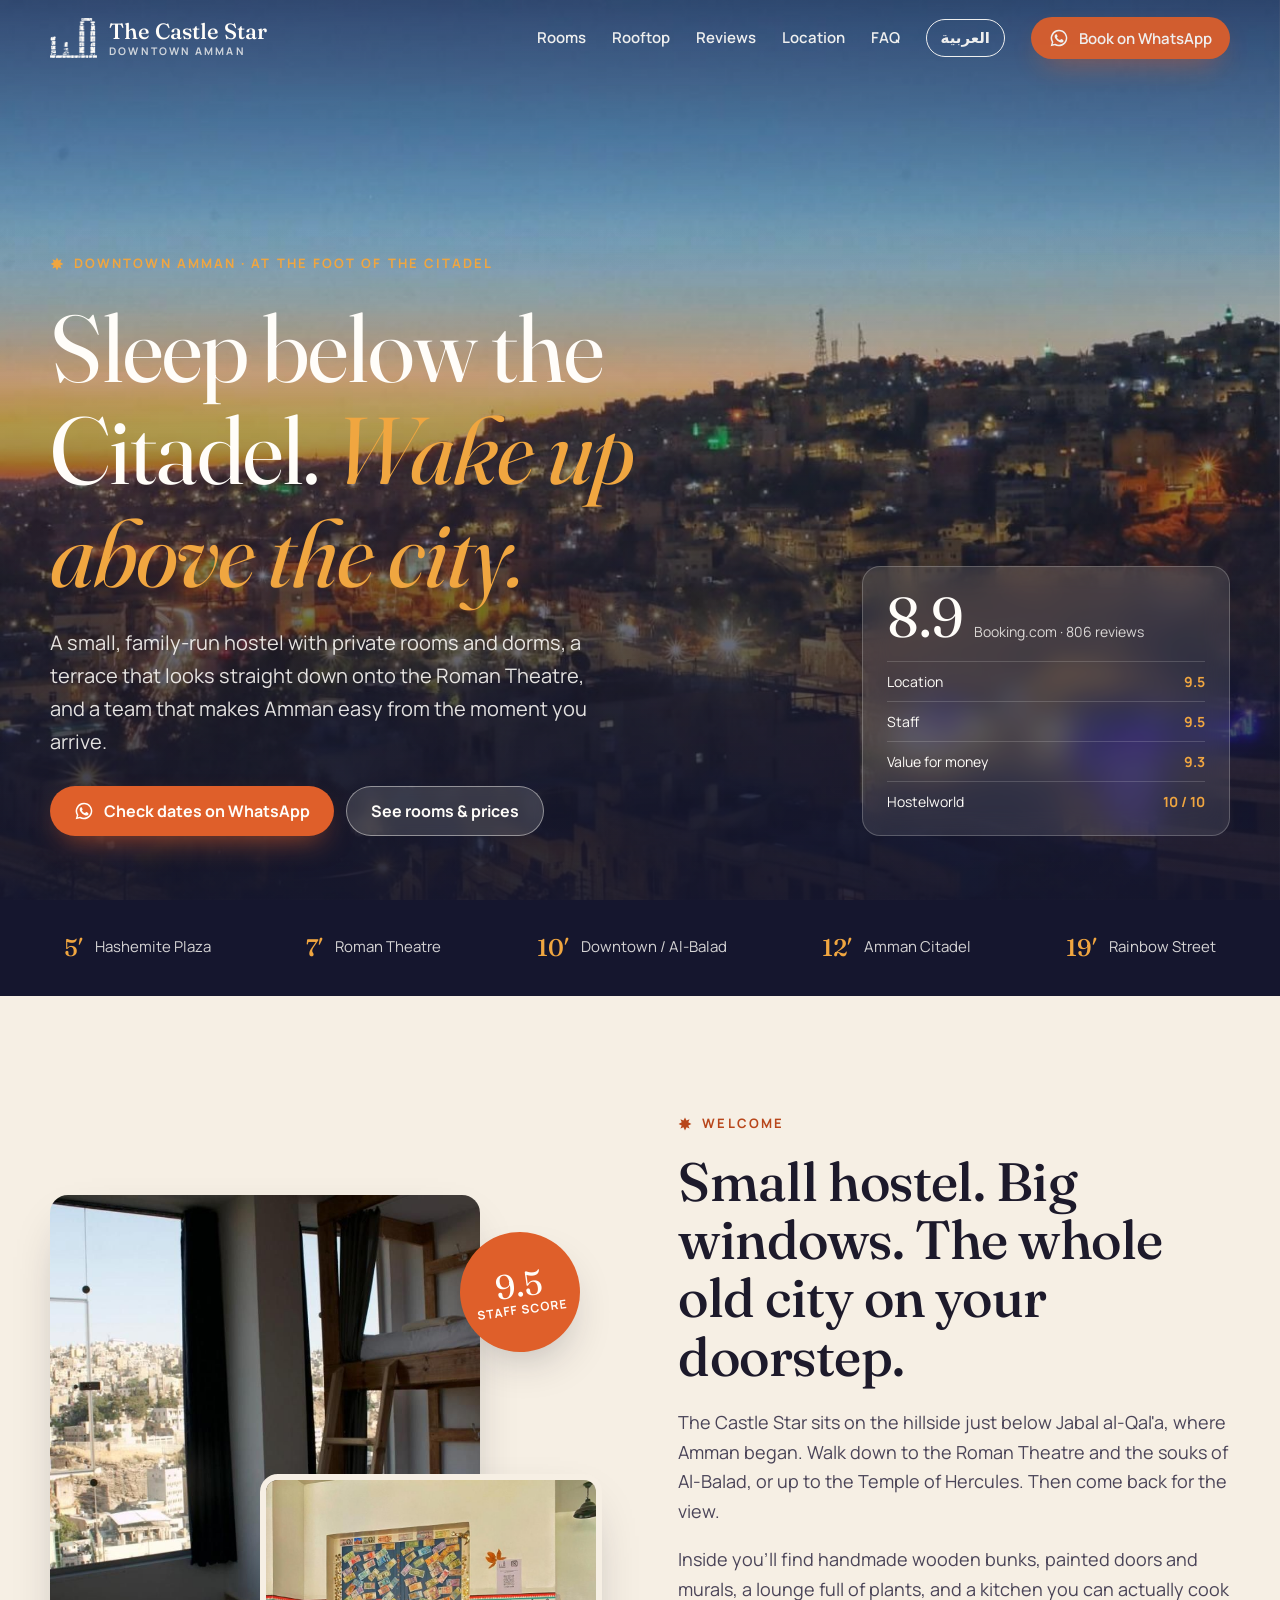
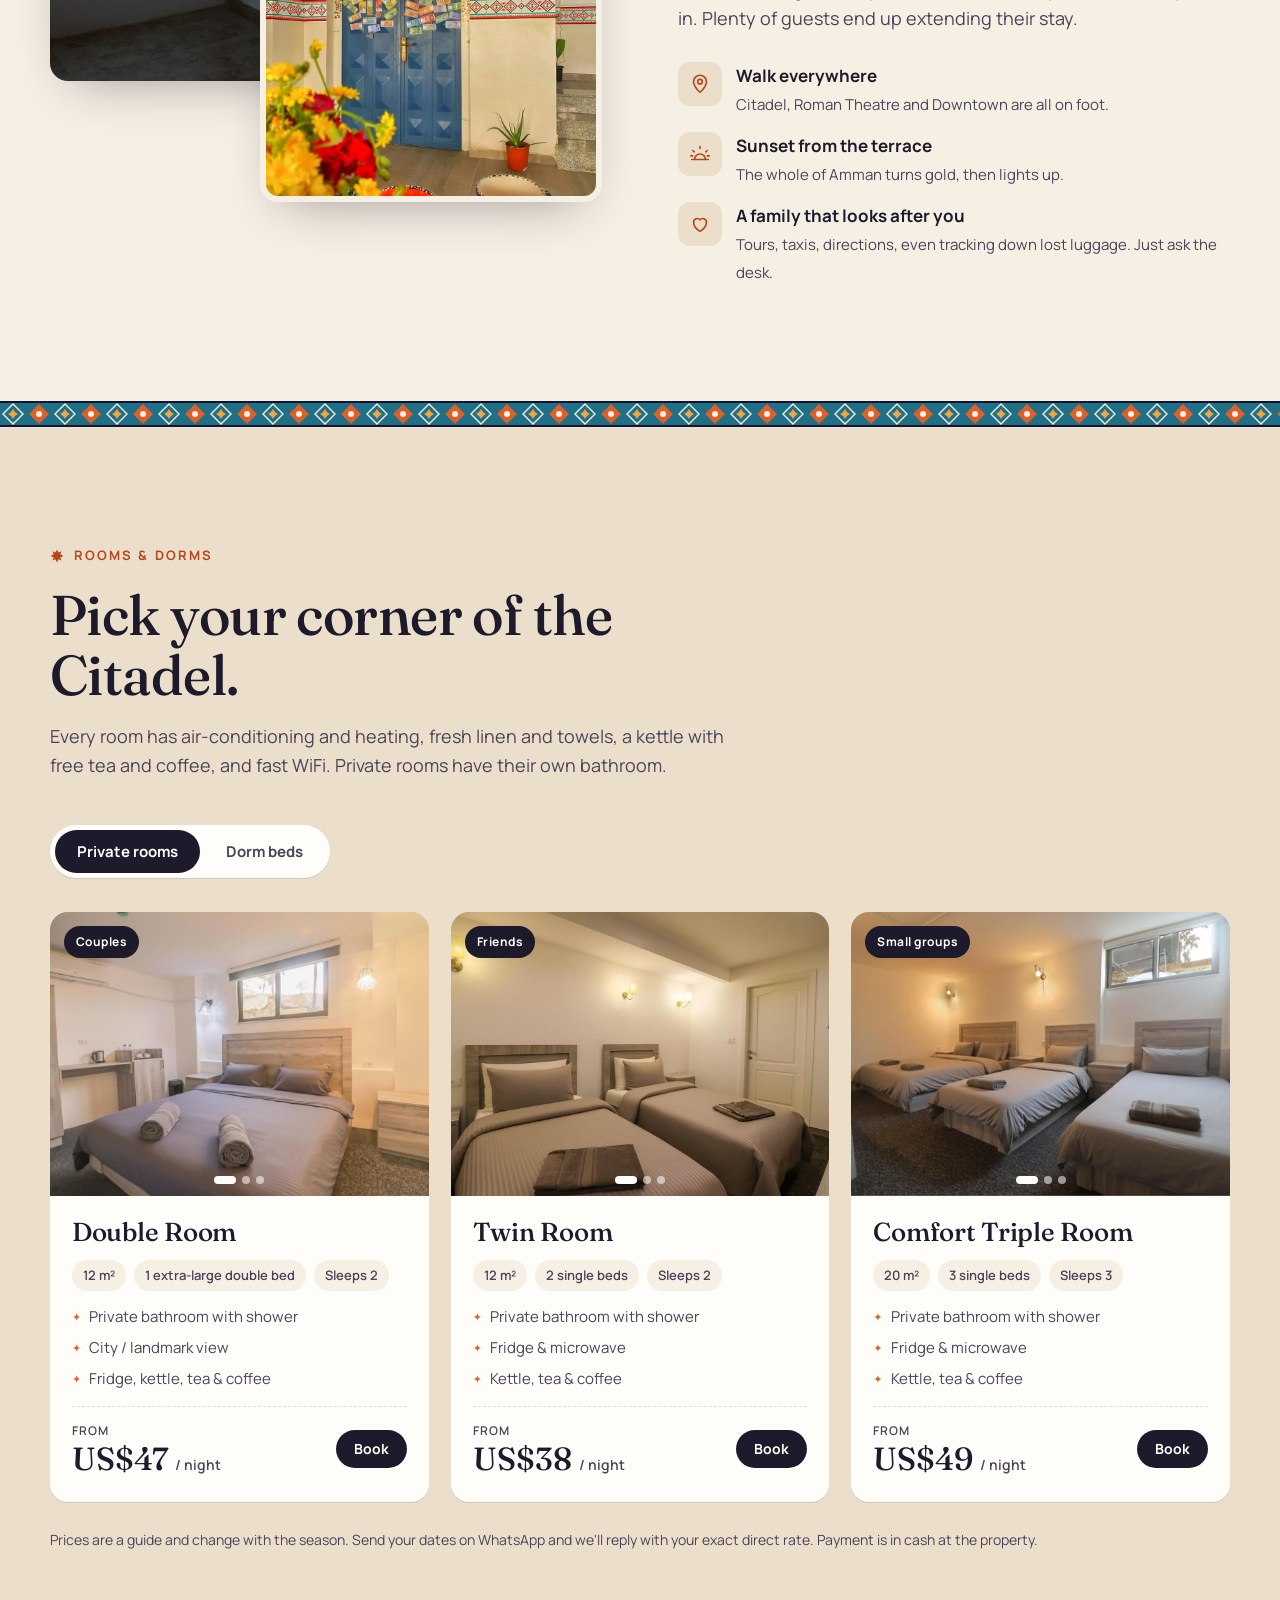
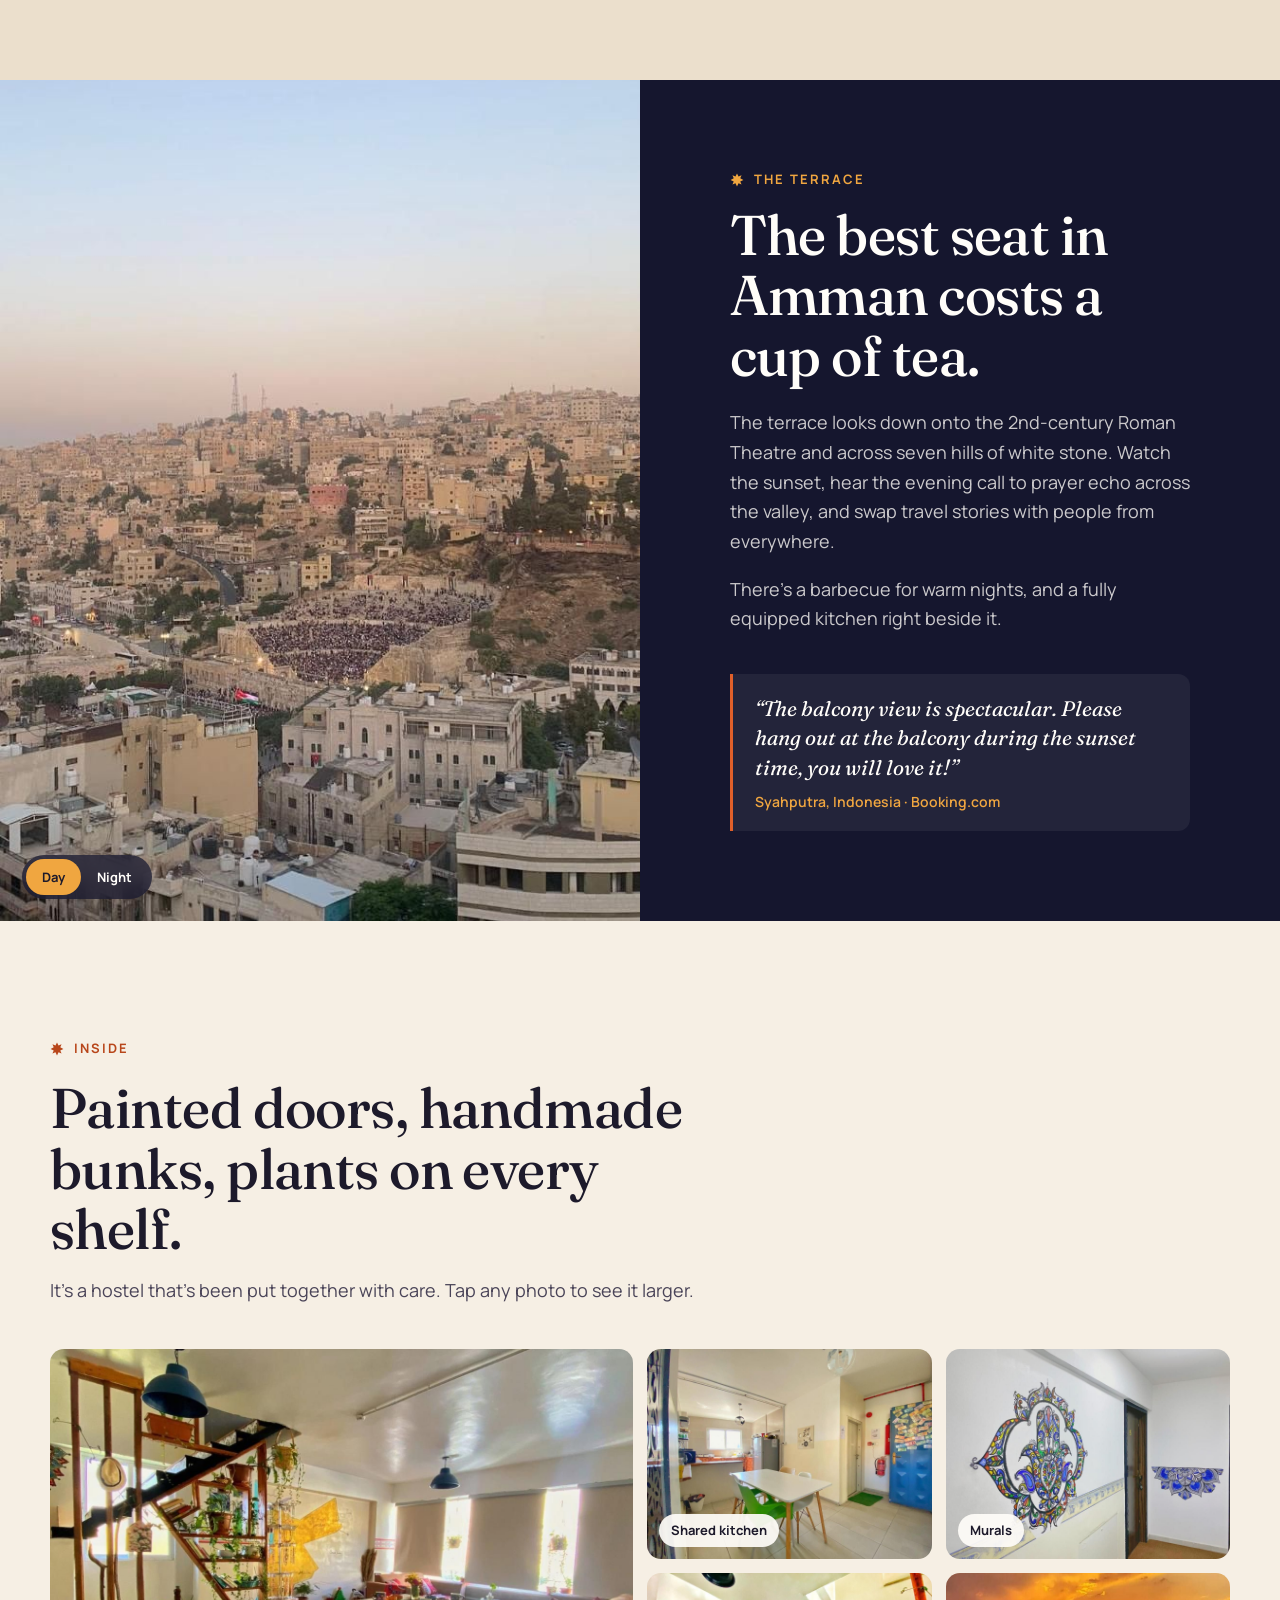
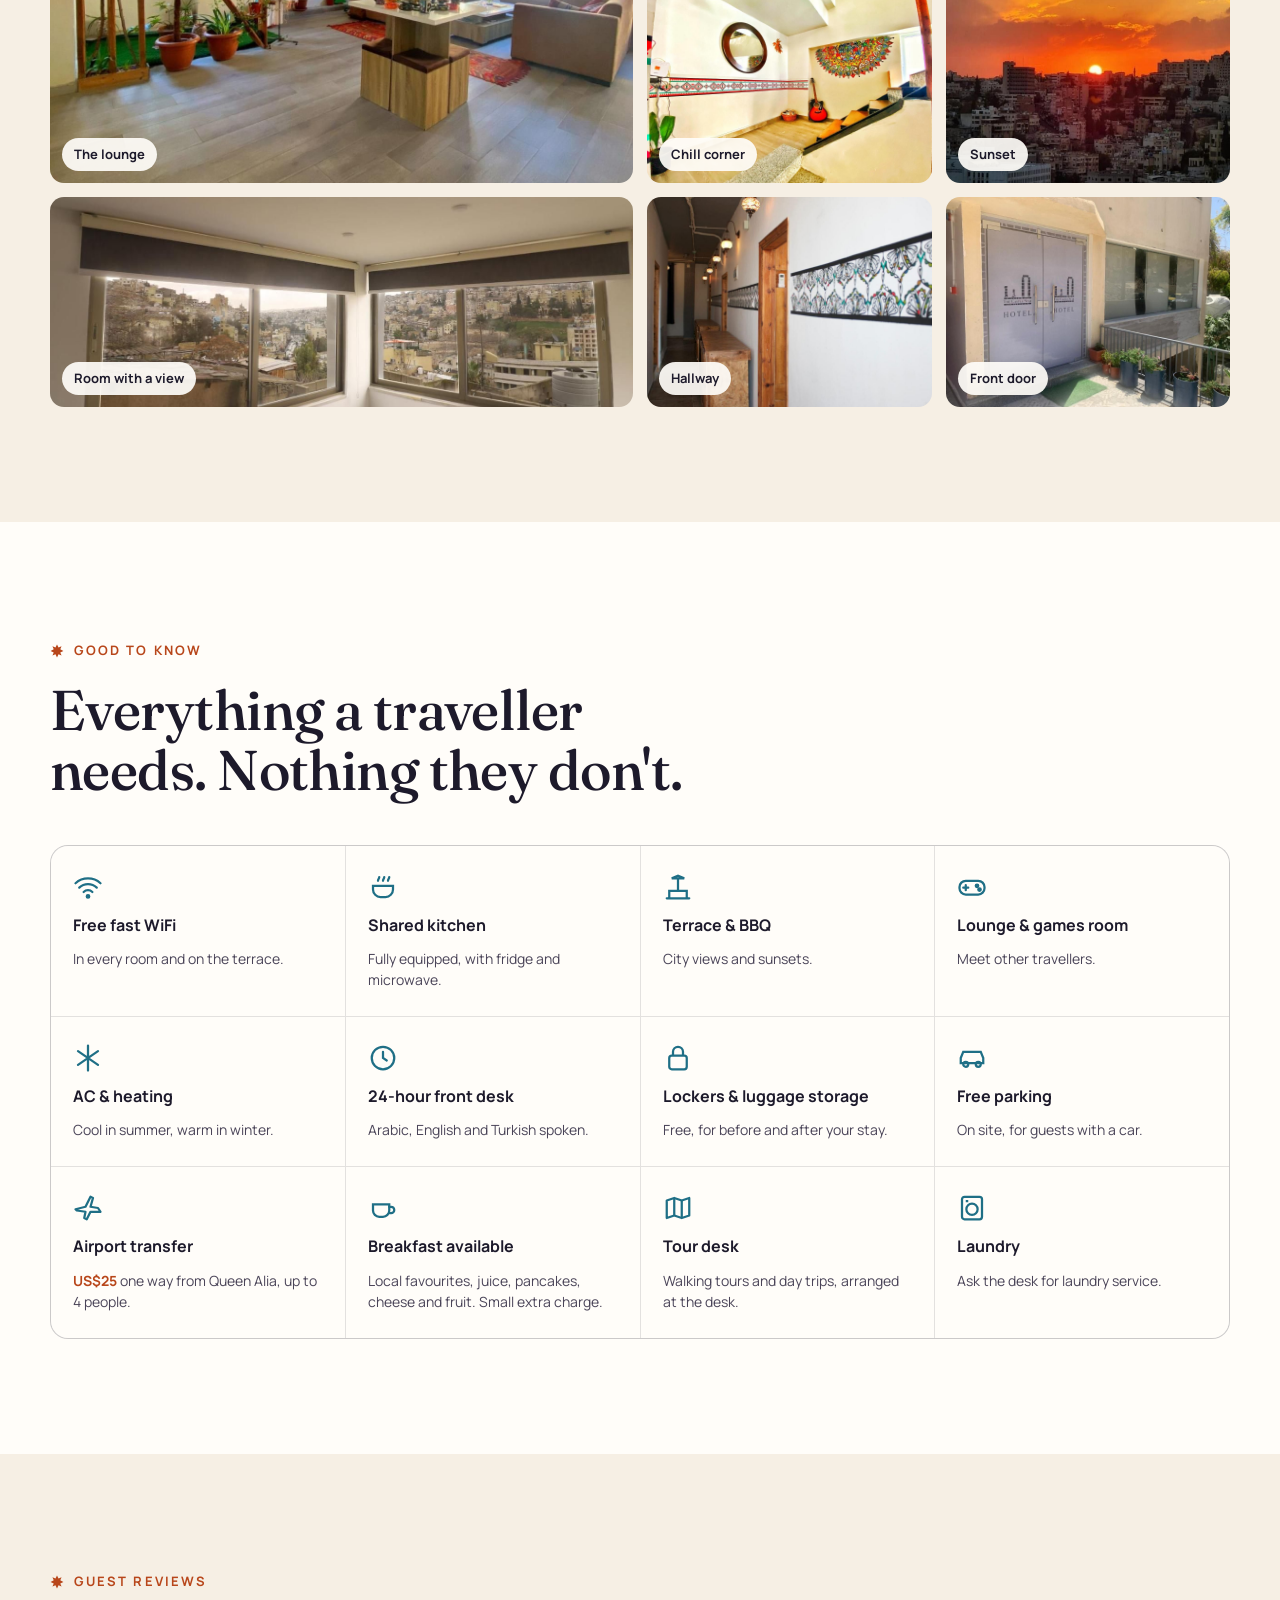
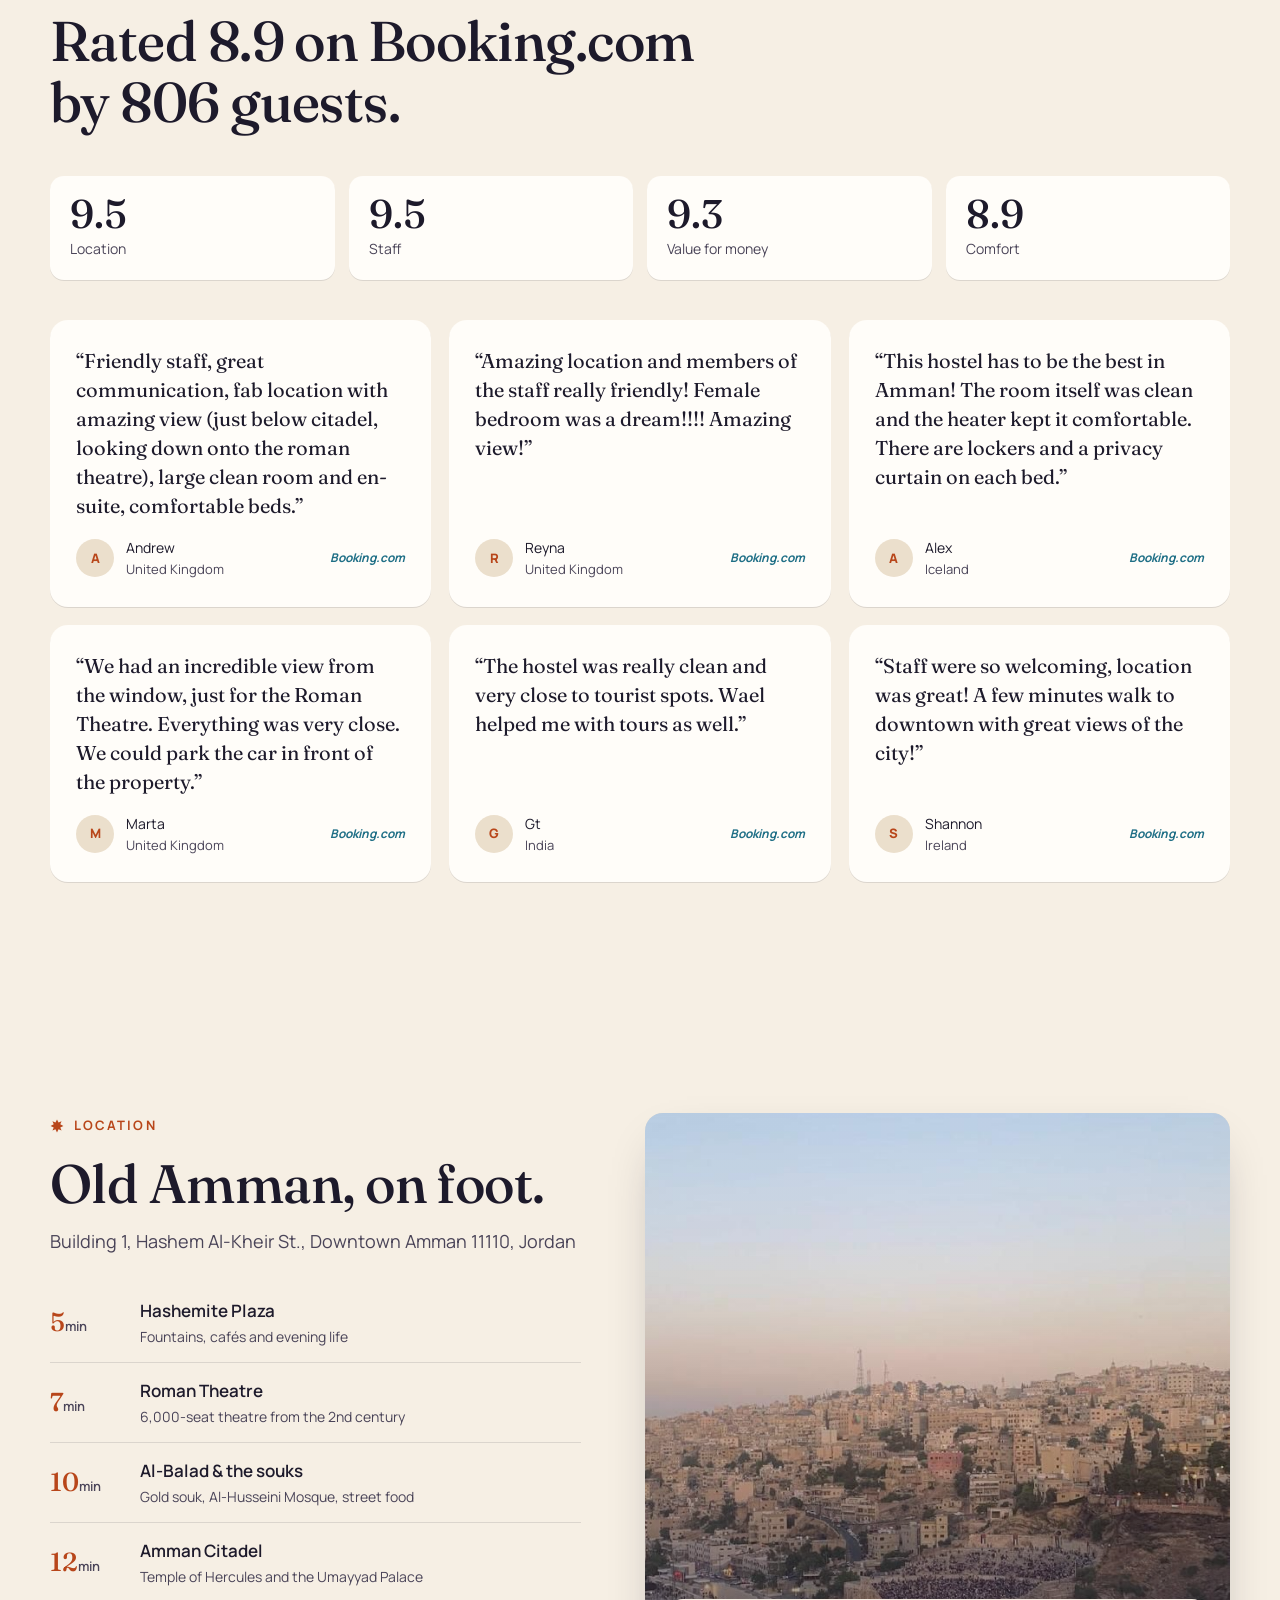
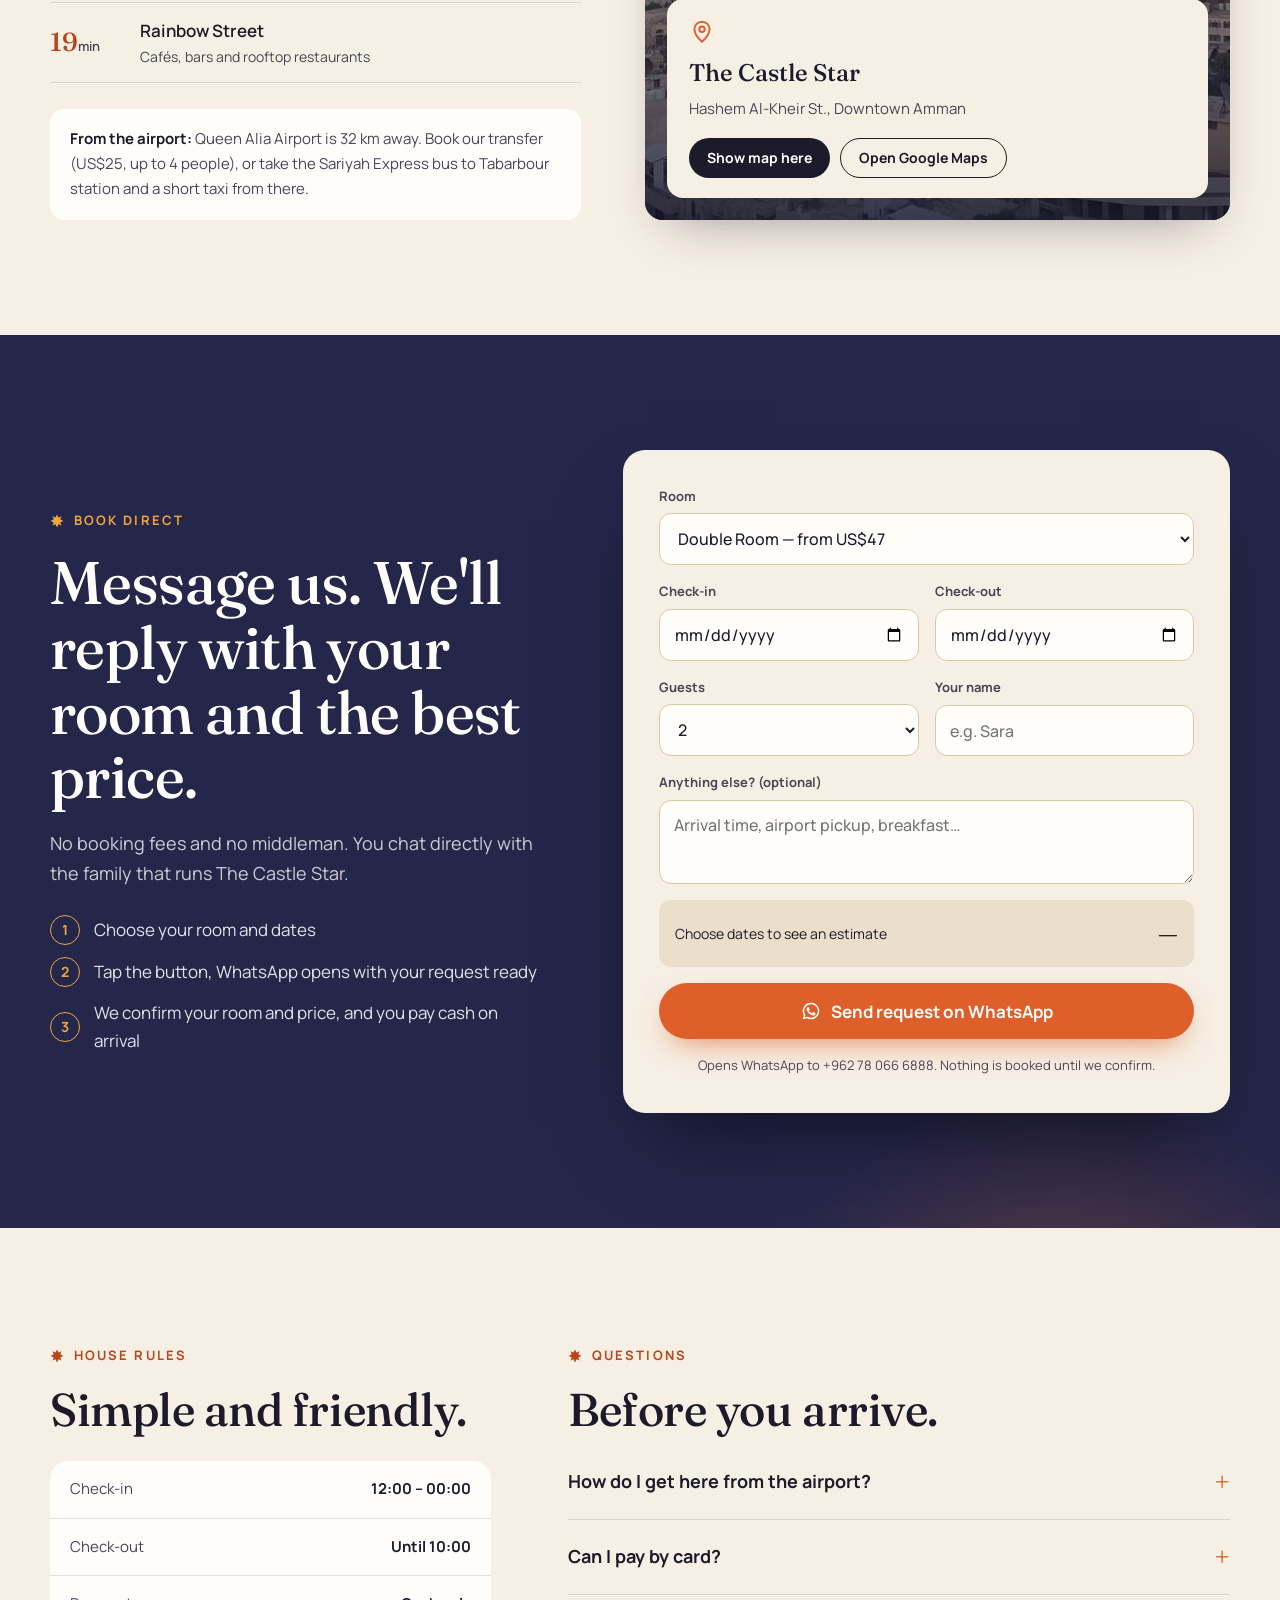
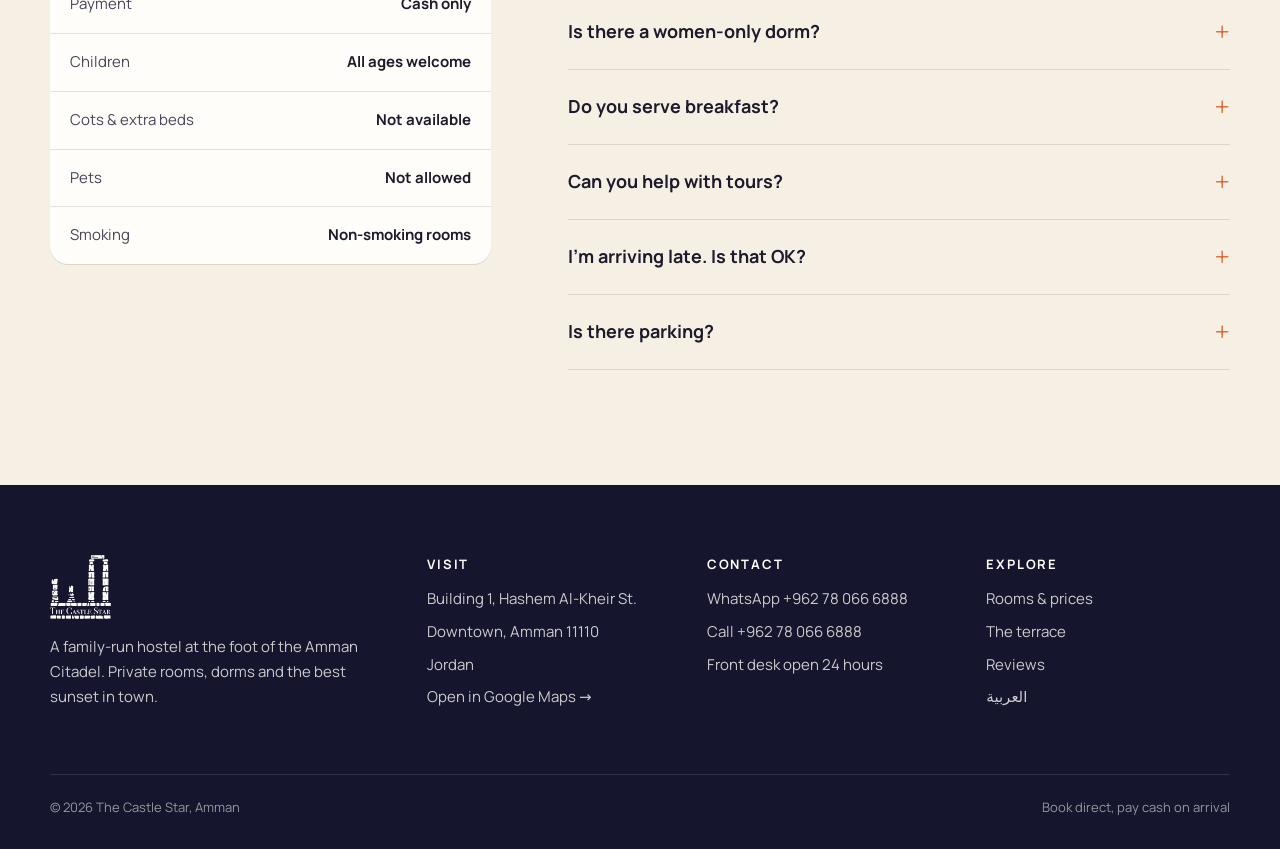
==== index.html @ a3dd9f68 "Add files via upload" ====
<!doctype html>
<html lang="en" dir="ltr">
<head>
<meta charset="utf-8">
<meta name="viewport" content="width=device-width, initial-scale=1">
<title>The Castle Star — Hostel at the foot of the Citadel, Downtown Amman</title>
<meta name="description" content="Family-run hostel in Downtown Amman, steps from the Citadel and Roman Theatre. Private rooms and dorms, rooftop sunset views, shared kitchen. Book direct on WhatsApp.">
<meta property="og:title" content="The Castle Star — Downtown Amman">
<meta property="og:description" content="Private rooms and dorms at the foot of the Citadel. Rooftop views over the Roman Theatre. Book direct on WhatsApp.">
<meta property="og:image" content="assets/img/hero-dusk.jpg">
<meta property="og:type" content="website">
<meta name="theme-color" content="#15162e">
<link rel="icon" type="image/png" href="favicon.png">
<link rel="apple-touch-icon" href="apple-touch-icon.png">
<link rel="alternate" hreflang="ar" href="ar/">
<link rel="alternate" hreflang="en" href="./">
<link rel="preload" href="assets/fonts/fraunces.woff2" as="font" type="font/woff2" crossorigin>
<link rel="stylesheet" href="assets/css/fonts.css">
<link rel="stylesheet" href="assets/css/style.css">
<script type="application/ld+json">
{
  "@context": "https://schema.org",
  "@type": "Hostel",
  "name": "The Castle Star",
  "image": "assets/img/hero-dusk.jpg",
  "telephone": "+962 78 066 6888",
  "address": {"@type": "PostalAddress", "streetAddress": "Building 1, Hashem Al-Kheir St.", "addressLocality": "Amman", "postalCode": "11110", "addressCountry": "JO"},
  "checkinTime": "12:00", "checkoutTime": "10:00",
  "priceRange": "US$16–49",
  "aggregateRating": {"@type": "AggregateRating", "ratingValue": "8.9", "bestRating": "10", "reviewCount": "806"},
  "amenityFeature": [
    {"@type": "LocationFeatureSpecification", "name": "Free WiFi", "value": true},
    {"@type": "LocationFeatureSpecification", "name": "Free parking", "value": true},
    {"@type": "LocationFeatureSpecification", "name": "Shared kitchen", "value": true},
    {"@type": "LocationFeatureSpecification", "name": "Terrace", "value": true}
  ]
}
</script>
</head>
<body>

<svg width="0" height="0" style="position:absolute" aria-hidden="true">
  <symbol id="i-star" viewBox="0 0 24 24"><path fill="currentColor" d="M12 1l2.6 5.2 5.2-2.2-2.2 5.2L23 12l-5.4 2.6 2.2 5.2-5.2-2.2L12 23l-2.6-5.4-5.2 2.2 2.2-5.2L1 12l5.4-2.8-2.2-5.2 5.2 2.2z"/></symbol>
  <symbol id="i-wa" viewBox="0 0 24 24"><path fill="currentColor" d="M12 2a10 10 0 0 0-8.6 15.1L2 22l5-1.3A10 10 0 1 0 12 2zm0 18.2a8.2 8.2 0 0 1-4.2-1.2l-.3-.2-3 .8.8-2.9-.2-.3A8.2 8.2 0 1 1 12 20.2zm4.5-6.1c-.2-.1-1.5-.7-1.7-.8s-.4-.1-.6.1-.7.8-.8 1-.3.2-.5.1a6.7 6.7 0 0 1-3.3-2.9c-.3-.4.2-.4.7-1.4.1-.2 0-.3 0-.4l-.8-1.8c-.2-.5-.4-.4-.6-.4h-.5a1 1 0 0 0-.7.3 3 3 0 0 0-.9 2.2 5.2 5.2 0 0 0 1.1 2.7 11.8 11.8 0 0 0 4.5 4c1.7.7 2.3.8 3.1.6a2.7 2.7 0 0 0 1.8-1.2 2.2 2.2 0 0 0 .1-1.3c0-.1-.2-.2-.4-.3z"/></symbol>
  <symbol id="i-menu" viewBox="0 0 24 24"><path stroke="currentColor" stroke-width="2" stroke-linecap="round" d="M4 7h16M4 12h16M4 17h16"/></symbol>
  <symbol id="i-pin" viewBox="0 0 24 24"><path fill="none" stroke="currentColor" stroke-width="1.8" d="M12 21s7-6.2 7-11.5A7 7 0 0 0 5 9.5C5 14.8 12 21 12 21z"/><circle cx="12" cy="9.5" r="2.5" fill="none" stroke="currentColor" stroke-width="1.8"/></symbol>
  <symbol id="i-sun" viewBox="0 0 24 24"><g fill="none" stroke="currentColor" stroke-width="1.8" stroke-linecap="round"><path d="M3 18h18M6 18a6 6 0 0 1 12 0"/><path d="M12 6V4M5.6 9.6 4.2 8.2M18.4 9.6l1.4-1.4M2 14h2M20 14h2"/></g></symbol>
  <symbol id="i-heart" viewBox="0 0 24 24"><path fill="none" stroke="currentColor" stroke-width="1.8" d="M12 20s-7-4.4-7-10a4 4 0 0 1 7-2.6A4 4 0 0 1 19 10c0 5.6-7 10-7 10z"/></symbol>
  <symbol id="i-wifi" viewBox="0 0 24 24"><g fill="none" stroke="currentColor" stroke-width="1.8" stroke-linecap="round"><path d="M2 9a15 15 0 0 1 20 0M5 12.5a10 10 0 0 1 14 0M8.5 16a5 5 0 0 1 7 0"/><circle cx="12" cy="19.5" r="1" fill="currentColor"/></g></symbol>
  <symbol id="i-kitchen" viewBox="0 0 24 24"><g fill="none" stroke="currentColor" stroke-width="1.8" stroke-linecap="round"><path d="M4 11h16v3a6 6 0 0 1-6 6h-4a6 6 0 0 1-6-6z"/><path d="M8 7c0-1.5 1-1.5 1-3M12 7c0-1.5 1-1.5 1-3M16 7c0-1.5 1-1.5 1-3"/></g></symbol>
  <symbol id="i-terrace" viewBox="0 0 24 24"><g fill="none" stroke="currentColor" stroke-width="1.8" stroke-linecap="round"><path d="M3 21h18M5 21v-6h14v6M12 15V5M7 5h10l-5-2z"/></g></symbol>
  <symbol id="i-game" viewBox="0 0 24 24"><g fill="none" stroke="currentColor" stroke-width="1.8" stroke-linecap="round"><rect x="2" y="7" width="20" height="11" rx="5"/><path d="M7 10.5v4M5 12.5h4"/><circle cx="16" cy="11" r="1" fill="currentColor"/><circle cx="18" cy="14" r="1" fill="currentColor"/></g></symbol>
  <symbol id="i-snow" viewBox="0 0 24 24"><g fill="none" stroke="currentColor" stroke-width="1.8" stroke-linecap="round"><path d="M12 2v20M4 6.5l16 11M20 6.5l-16 11"/></g></symbol>
  <symbol id="i-desk" viewBox="0 0 24 24"><g fill="none" stroke="currentColor" stroke-width="1.8" stroke-linecap="round"><circle cx="12" cy="12" r="9"/><path d="M12 7v5l3 2"/></g></symbol>
  <symbol id="i-lock" viewBox="0 0 24 24"><g fill="none" stroke="currentColor" stroke-width="1.8"><rect x="5" y="10" width="14" height="11" rx="2"/><path d="M8 10V7a4 4 0 0 1 8 0v3"/></g></symbol>
  <symbol id="i-car" viewBox="0 0 24 24"><g fill="none" stroke="currentColor" stroke-width="1.8" stroke-linecap="round"><path d="M3 16v-4l2-5h14l2 5v4z"/><circle cx="7" cy="17" r="2"/><circle cx="17" cy="17" r="2"/></g></symbol>
  <symbol id="i-plane" viewBox="0 0 24 24"><path fill="none" stroke="currentColor" stroke-width="1.8" stroke-linejoin="round" d="M2 13l8-2 4-8 2 1-2 7 6 1 2 3-8 0-3 6-2-1 1-5-7-1z"/></symbol>
  <symbol id="i-map" viewBox="0 0 24 24"><g fill="none" stroke="currentColor" stroke-width="1.8" stroke-linejoin="round"><path d="M3 6l6-2 6 2 6-2v14l-6 2-6-2-6 2z"/><path d="M9 4v14M15 6v14"/></g></symbol>
  <symbol id="i-cup" viewBox="0 0 24 24"><g fill="none" stroke="currentColor" stroke-width="1.8" stroke-linecap="round"><path d="M4 9h13v5a5 5 0 0 1-5 5H9a5 5 0 0 1-5-5z"/><path d="M17 11h1.5a2.5 2.5 0 0 1 0 5H17"/></g></symbol>
  <symbol id="i-wash" viewBox="0 0 24 24"><g fill="none" stroke="currentColor" stroke-width="1.8"><rect x="4" y="3" width="16" height="18" rx="2"/><circle cx="12" cy="13" r="4.5"/><path d="M7 6.5h2"/></g></symbol>
  <symbol id="i-bike" viewBox="0 0 24 24"><g fill="none" stroke="currentColor" stroke-width="1.8" stroke-linecap="round"><circle cx="5.5" cy="16" r="3.5"/><circle cx="18.5" cy="16" r="3.5"/><path d="M5.5 16 9 9h6l3.5 7M9 9l3 7h-2M14 6h2"/></g></symbol>
  <symbol id="i-coin" viewBox="0 0 24 24"><g fill="none" stroke="currentColor" stroke-width="1.8"><circle cx="12" cy="12" r="9"/><path d="M15 9.5c-.5-1-1.6-1.5-3-1.5-1.7 0-3 .8-3 2s1.3 1.7 3 2 3 .8 3 2-1.3 2-3 2c-1.4 0-2.5-.5-3-1.5M12 6v12" stroke-linecap="round"/></g></symbol>
</svg>

<header class="site-header" id="top">
  <div class="wrap">
    <a class="brand" href="#top" aria-label="The Castle Star — home">
      <img class="logo-light" src="assets/img/mark-light.png" alt="" width="47" height="40">
      <img class="logo-dark" src="assets/img/mark-dark.png" alt="" width="47" height="40">
      <span class="wordmark">The Castle Star<small>Downtown Amman</small></span>
    </a>
    <nav class="nav" id="nav" aria-label="Main">
      <a href="#rooms">Rooms</a>
      <a href="#rooftop">Rooftop</a>
      <a href="#reviews">Reviews</a>
      <a href="#location">Location</a>
      <a href="#faq">FAQ</a>
      <a class="lang" href="ar/" hreflang="ar" lang="ar">العربية</a>
      <a class="btn btn-wa" href="#book"><svg><use href="#i-wa"/></svg>Book on WhatsApp</a>
    </nav>
    <button class="menu-toggle" aria-label="Open menu" aria-expanded="false" aria-controls="nav"><svg><use href="#i-menu"/></svg></button>
  </div>
</header>

<main>
<!-- ============ HERO ============ -->
<section class="hero">
  <div class="hero-media"><img src="assets/img/hero-dusk.jpg" alt="Amman at dusk from The Castle Star, with the Roman Theatre lit up below" fetchpriority="high"></div>
  <div class="wrap hero-inner">
    <div>
      <span class="eyebrow"><svg><use href="#i-star"/></svg>Downtown Amman · at the foot of the Citadel</span>
      <h1>Sleep below the Citadel. <em>Wake up above the city.</em></h1>
      <p class="hero-lead">A small, family-run hostel with private rooms and dorms, a terrace that looks straight down onto the Roman Theatre, and a team that makes Amman easy from the moment you arrive.</p>
      <div class="hero-ctas">
        <a class="btn btn-wa" href="#book"><svg><use href="#i-wa"/></svg>Check dates on WhatsApp</a>
        <a class="btn btn-ghost" href="#rooms">See rooms &amp; prices</a>
      </div>
    </div>
    <aside class="hero-card" aria-label="Guest ratings">
      <div class="score"><b>8.9</b><span>Booking.com · 806 reviews</span></div>
      <ul>
        <li>Location <b>9.5</b></li>
        <li>Staff <b>9.5</b></li>
        <li>Value for money <b>9.3</b></li>
        <li>Hostelworld <b>10 / 10</b></li>
      </ul>
    </aside>
  </div>
</section>

<!-- ============ DISTANCE RIBBON ============ -->
<div class="ribbon" aria-label="Walking distances">
  <div class="wrap">
    <ul>
      <li><b>5′</b><span>Hashemite Plaza</span></li>
      <li><b>7′</b><span>Roman Theatre</span></li>
      <li><b>10′</b><span>Downtown / Al-Balad</span></li>
      <li><b>12′</b><span>Amman Citadel</span></li>
      <li><b>19′</b><span>Rainbow Street</span></li>
    </ul>
  </div>
</div>

<!-- ============ STORY ============ -->
<section class="section">
  <div class="wrap story">
    <div class="story-photos reveal">
      <figure class="p1"><img src="assets/img/dorm-window.jpg" alt="Dorm with a big window looking over Amman" loading="lazy"></figure>
      <figure class="p2"><img src="assets/img/blue-door.jpg" alt="Hand-painted blue door inside The Castle Star" loading="lazy"></figure>
      <div class="stamp"><span><b>9.5</b>staff score</span></div>
    </div>
    <div class="story-text reveal">
      <span class="eyebrow"><svg><use href="#i-star"/></svg>Welcome</span>
      <h2>Small hostel. Big windows. The whole old city on your doorstep.</h2>
      <p>The Castle Star sits on the hillside just below Jabal al-Qal'a, where Amman began. Walk down to the Roman Theatre and the souks of Al-Balad, or up to the Temple of Hercules. Then come back for the view.</p>
      <p>Inside you'll find handmade wooden bunks, painted doors and murals, a lounge full of plants, and a kitchen you can actually cook in. Plenty of guests end up extending their stay.</p>
      <ul class="story-points">
        <li><span class="ico"><svg><use href="#i-pin"/></svg></span><div><b>Walk everywhere</b><span>Citadel, Roman Theatre and Downtown are all on foot.</span></div></li>
        <li><span class="ico"><svg><use href="#i-sun"/></svg></span><div><b>Sunset from the terrace</b><span>The whole of Amman turns gold, then lights up.</span></div></li>
        <li><span class="ico"><svg><use href="#i-heart"/></svg></span><div><b>A family that looks after you</b><span>Tours, taxis, directions, even tracking down lost luggage. Just ask the desk.</span></div></li>
      </ul>
    </div>
  </div>
</section>

<div class="tileband" aria-hidden="true"></div>

<!-- ============ ROOMS ============ -->
<section class="section rooms" id="rooms">
  <div class="wrap">
    <div class="section-head reveal">
      <span class="eyebrow"><svg><use href="#i-star"/></svg>Rooms &amp; dorms</span>
      <h2>Pick your corner of the Citadel.</h2>
      <p>Every room has air-conditioning and heating, fresh linen and towels, a kettle with free tea and coffee, and fast WiFi. Private rooms have their own bathroom.</p>
    </div>

    <div class="room-tabs" role="tablist" aria-label="Room type">
      <button role="tab" aria-selected="true" aria-controls="tab-private" id="t-private">Private rooms</button>
      <button role="tab" aria-selected="false" aria-controls="tab-dorms" id="t-dorms">Dorm beds</button>
    </div>

    <div class="room-grid" id="tab-private" role="tabpanel" aria-labelledby="t-private">
      <article class="room reveal" data-room="Double Room">
        <div class="room-gallery">
          <img class="on" src="assets/img/double-1.jpg" alt="Double room with large bed and city window" loading="lazy">
          <img src="assets/img/double-2.jpg" alt="Double room with walk-in shower" loading="lazy">
          <img src="assets/img/double-3.jpg" alt="Double room and private bathroom" loading="lazy">
          <span class="tag">Couples</span>
        </div>
        <div class="room-body">
          <h3>Double Room</h3>
          <div class="room-meta"><span>12 m²</span><span>1 extra-large double bed</span><span>Sleeps 2</span></div>
          <ul><li>Private bathroom with shower</li><li>City / landmark view</li><li>Fridge, kettle, tea &amp; coffee</li></ul>
          <div class="room-foot">
            <div class="price"><small>From</small><b>US$47 <sub>/ night</sub></b></div>
            <a class="btn btn-dark" href="#book" data-pick="Double Room">Book</a>
          </div>
        </div>
      </article>

      <article class="room reveal" data-room="Twin Room">
        <div class="room-gallery">
          <img class="on" src="assets/img/twin-1.jpg" alt="Twin room with two single beds" loading="lazy">
          <img src="assets/img/twin-2.jpg" alt="Twin room interior" loading="lazy">
          <img src="assets/img/twin-3.jpg" alt="Private bathroom with glass shower" loading="lazy">
          <span class="tag">Friends</span>
        </div>
        <div class="room-body">
          <h3>Twin Room</h3>
          <div class="room-meta"><span>12 m²</span><span>2 single beds</span><span>Sleeps 2</span></div>
          <ul><li>Private bathroom with shower</li><li>Fridge &amp; microwave</li><li>Kettle, tea &amp; coffee</li></ul>
          <div class="room-foot">
            <div class="price"><small>From</small><b>US$38 <sub>/ night</sub></b></div>
            <a class="btn btn-dark" href="#book" data-pick="Twin Room">Book</a>
          </div>
        </div>
      </article>

      <article class="room reveal" data-room="Comfort Triple Room">
        <div class="room-gallery">
          <img class="on" src="assets/img/triple-1.jpg" alt="Comfort triple room with three single beds" loading="lazy">
          <img src="assets/img/triple-2.jpg" alt="Triple room with window" loading="lazy">
          <img src="assets/img/triple-3.jpg" alt="Triple room bathroom" loading="lazy">
          <span class="tag">Small groups</span>
        </div>
        <div class="room-body">
          <h3>Comfort Triple Room</h3>
          <div class="room-meta"><span>20 m²</span><span>3 single beds</span><span>Sleeps 3</span></div>
          <ul><li>Private bathroom with shower</li><li>Fridge &amp; microwave</li><li>Kettle, tea &amp; coffee</li></ul>
          <div class="room-foot">
            <div class="price"><small>From</small><b>US$49 <sub>/ night</sub></b></div>
            <a class="btn btn-dark" href="#book" data-pick="Comfort Triple Room">Book</a>
          </div>
        </div>
      </article>
    </div>

    <div class="room-grid two" id="tab-dorms" role="tabpanel" aria-labelledby="t-dorms" hidden>
      <article class="room" data-room="Bed in 6-Bed Female Dorm">
        <div class="room-gallery">
          <img class="on" src="assets/img/female-1.jpg" alt="Female dorm with wooden bunks and privacy curtains" loading="lazy">
          <img src="assets/img/female-2.jpg" alt="Female dorm bunks" loading="lazy">
          <img src="assets/img/female-3.jpg" alt="Dorm window looking towards the Citadel" loading="lazy">
          <span class="tag female">Women only</span>
        </div>
        <div class="room-body">
          <h3>6-Bed Female Dorm</h3>
          <div class="room-meta"><span>20 m²</span><span>Bunk bed</span><span>Price per bed</span></div>
          <ul><li>Privacy curtain on every bed</li><li>Personal locker &amp; storage</li><li>City and landmark views</li></ul>
          <div class="room-foot">
            <div class="price"><small>From</small><b>US$16 <sub>/ bed</sub></b></div>
            <a class="btn btn-dark" href="#book" data-pick="Bed in 6-Bed Female Dorm">Book</a>
          </div>
        </div>
      </article>

      <article class="room" data-room="Bed in 8-Bed Mixed Dorm">
        <div class="room-gallery">
          <img class="on" src="assets/img/mixed-1.jpg" alt="Mixed dorm with handmade wooden bunks" loading="lazy">
          <img src="assets/img/mixed-2.jpg" alt="Mixed dorm bunks and wooden door" loading="lazy">
          <img src="assets/img/mixed-3.jpg" alt="Mixed dorm" loading="lazy">
          <span class="tag">Backpackers</span>
        </div>
        <div class="room-body">
          <h3>8-Bed Mixed Dorm</h3>
          <div class="room-meta"><span>20 m²</span><span>Bunk bed</span><span>Price per bed</span></div>
          <ul><li>Privacy curtain on every bed</li><li>Personal locker &amp; storage</li><li>City and landmark views</li></ul>
          <div class="room-foot">
            <div class="price"><small>From</small><b>US$16 <sub>/ bed</sub></b></div>
            <a class="btn btn-dark" href="#book" data-pick="Bed in 8-Bed Mixed Dorm">Book</a>
          </div>
        </div>
      </article>
    </div>

    <p class="rates-note">Prices are a guide and change with the season. Send your dates on WhatsApp and we'll reply with your exact direct rate. Payment is in cash at the property.</p>
  </div>
</section>

<!-- ============ ROOFTOP ============ -->
<section class="rooftop" id="rooftop">
  <div class="rooftop-grid">
    <div class="rooftop-media" id="viewbox">
      <img src="assets/img/view-day.jpg" alt="Daytime view over Amman and the Roman Theatre" loading="lazy">
      <img class="alt" src="assets/img/view-night.jpg" alt="Night view over the lit Roman Theatre" loading="lazy">
      <div class="toggle" role="group" aria-label="View">
        <button aria-pressed="true" data-view="day">Day</button>
        <button aria-pressed="false" data-view="night">Night</button>
      </div>
    </div>
    <div class="rooftop-text reveal">
      <span class="eyebrow"><svg><use href="#i-star"/></svg>The terrace</span>
      <h2>The best seat in Amman costs a cup of tea.</h2>
      <p>The terrace looks down onto the 2nd-century Roman Theatre and across seven hills of white stone. Watch the sunset, hear the evening call to prayer echo across the valley, and swap travel stories with people from everywhere.</p>
      <p>There's a barbecue for warm nights, and a fully equipped kitchen right beside it.</p>
      <blockquote>“The balcony view is spectacular. Please hang out at the balcony during the sunset time, you will love it!”<cite>Syahputra, Indonesia · Booking.com</cite></blockquote>
    </div>
  </div>
</section>

<!-- ============ INSIDE ============ -->
<section class="section" id="inside">
  <div class="wrap">
    <div class="section-head reveal">
      <span class="eyebrow"><svg><use href="#i-star"/></svg>Inside</span>
      <h2>Painted doors, handmade bunks, plants on every shelf.</h2>
      <p>It's a hostel that's been put together with care. Tap any photo to see it larger.</p>
    </div>
    <div class="mosaic">
      <figure class="w2 h2"><img src="assets/img/lounge.jpg" alt="Lounge with sofas and plant-filled shelves" loading="lazy"><figcaption>The lounge</figcaption></figure>
      <figure><img src="assets/img/kitchen.jpg" alt="Shared kitchen and dining table" loading="lazy"><figcaption>Shared kitchen</figcaption></figure>
      <figure><img src="assets/img/mural.jpg" alt="Hand-painted hamsa mural" loading="lazy"><figcaption>Murals</figcaption></figure>
      <figure><img src="assets/img/lounge-corner.jpg" alt="Lounge corner with guitar and mirror" loading="lazy"><figcaption>Chill corner</figcaption></figure>
      <figure><img src="assets/img/sunset.jpg" alt="Sunset over Amman" loading="lazy"><figcaption>Sunset</figcaption></figure>
      <figure class="w2"><img src="assets/img/corner-room.jpg" alt="Corner room with panoramic windows over Amman" loading="lazy"><figcaption>Room with a view</figcaption></figure>
      <figure><img src="assets/img/corridor.jpg" alt="Corridor with painted frieze" loading="lazy"><figcaption>Hallway</figcaption></figure>
      <figure><img src="assets/img/entrance.jpg" alt="Entrance of The Castle Star" loading="lazy"><figcaption>Front door</figcaption></figure>
    </div>
  </div>
</section>

<!-- ============ FACILITIES ============ -->
<section class="section facilities">
  <div class="wrap">
    <div class="section-head reveal">
      <span class="eyebrow"><svg><use href="#i-star"/></svg>Good to know</span>
      <h2>Everything a traveller needs. Nothing they don't.</h2>
    </div>
    <div class="fac-grid">
      <div class="fac"><svg><use href="#i-wifi"/></svg><b>Free fast WiFi</b><span>In every room and on the terrace.</span></div>
      <div class="fac"><svg><use href="#i-kitchen"/></svg><b>Shared kitchen</b><span>Fully equipped, with fridge and microwave.</span></div>
      <div class="fac"><svg><use href="#i-terrace"/></svg><b>Terrace &amp; BBQ</b><span>City views and sunsets.</span></div>
      <div class="fac"><svg><use href="#i-game"/></svg><b>Lounge &amp; games room</b><span>Meet other travellers.</span></div>
      <div class="fac"><svg><use href="#i-snow"/></svg><b>AC &amp; heating</b><span>Cool in summer, warm in winter.</span></div>
      <div class="fac"><svg><use href="#i-desk"/></svg><b>24-hour front desk</b><span>Arabic, English and Turkish spoken.</span></div>
      <div class="fac"><svg><use href="#i-lock"/></svg><b>Lockers &amp; luggage storage</b><span>Free, for before and after your stay.</span></div>
      <div class="fac"><svg><use href="#i-car"/></svg><b>Free parking</b><span>On site, for guests with a car.</span></div>
      <div class="fac"><svg><use href="#i-plane"/></svg><b>Airport transfer</b><span><span class="fee">US$25</span> one way from Queen Alia, up to 4 people.</span></div>
      <div class="fac"><svg><use href="#i-cup"/></svg><b>Breakfast available</b><span>Local favourites, juice, pancakes, cheese and fruit. Small extra charge.</span></div>
      <div class="fac"><svg><use href="#i-map"/></svg><b>Tour desk</b><span>Walking tours and day trips, arranged at the desk.</span></div>
      <div class="fac"><svg><use href="#i-wash"/></svg><b>Laundry</b><span>Ask the desk for laundry service.</span></div>
    </div>
  </div>
</section>

<!-- ============ REVIEWS ============ -->
<section class="section reviews" id="reviews">
  <div class="wrap">
    <div class="section-head reveal">
      <span class="eyebrow"><svg><use href="#i-star"/></svg>Guest reviews</span>
      <h2>Rated 8.9 on Booking.com by 806 guests.</h2>
    </div>
    <div class="scores">
      <div class="scorecard"><b>9.5</b><span>Location</span></div>
      <div class="scorecard"><b>9.5</b><span>Staff</span></div>
      <div class="scorecard"><b>9.3</b><span>Value for money</span></div>
      <div class="scorecard"><b>8.9</b><span>Comfort</span></div>
    </div>
    <div class="quote-track">
      <blockquote class="quote reveal"><p>“Friendly staff, great communication, fab location with amazing view (just below citadel, looking down onto the roman theatre), large clean room and en-suite, comfortable beds.”</p><footer><span class="av">A</span><div>Andrew<span>United Kingdom</span></div><em class="src">Booking.com</em></footer></blockquote>
      <blockquote class="quote reveal"><p>“Amazing location and members of the staff really friendly! Female bedroom was a dream!!!! Amazing view!”</p><footer><span class="av">R</span><div>Reyna<span>United Kingdom</span></div><em class="src">Booking.com</em></footer></blockquote>
      <blockquote class="quote reveal"><p>“This hostel has to be the best in Amman! The room itself was clean and the heater kept it comfortable. There are lockers and a privacy curtain on each bed.”</p><footer><span class="av">A</span><div>Alex<span>Iceland</span></div><em class="src">Booking.com</em></footer></blockquote>
      <blockquote class="quote reveal"><p>“We had an incredible view from the window, just for the Roman Theatre. Everything was very close. We could park the car in front of the property.”</p><footer><span class="av">M</span><div>Marta<span>United Kingdom</span></div><em class="src">Booking.com</em></footer></blockquote>
      <blockquote class="quote reveal"><p>“The hostel was really clean and very close to tourist spots. Wael helped me with tours as well.”</p><footer><span class="av">G</span><div>Gt<span>India</span></div><em class="src">Booking.com</em></footer></blockquote>
      <blockquote class="quote reveal"><p>“Staff were so welcoming, location was great! A few minutes walk to downtown with great views of the city!”</p><footer><span class="av">S</span><div>Shannon<span>Ireland</span></div><em class="src">Booking.com</em></footer></blockquote>
    </div>
  </div>
</section>

<!-- ============ LOCATION ============ -->
<section class="section" id="location">
  <div class="wrap location-grid">
    <div class="reveal">
      <span class="eyebrow"><svg><use href="#i-star"/></svg>Location</span>
      <h2 style="font-size:clamp(34px,4.6vw,54px);margin:14px 0 14px">Old Amman, on foot.</h2>
      <p style="color:var(--ink-soft);font-size:18px">Building 1, Hashem Al-Kheir St., Downtown Amman 11110, Jordan</p>
      <ul class="walk">
        <li><b>5<small>min</small></b><span>Hashemite Plaza<em>Fountains, cafés and evening life</em></span></li>
        <li><b>7<small>min</small></b><span>Roman Theatre<em>6,000-seat theatre from the 2nd century</em></span></li>
        <li><b>10<small>min</small></b><span>Al-Balad &amp; the souks<em>Gold souk, Al-Husseini Mosque, street food</em></span></li>
        <li><b>12<small>min</small></b><span>Amman Citadel<em>Temple of Hercules and the Umayyad Palace</em></span></li>
        <li><b>19<small>min</small></b><span>Rainbow Street<em>Cafés, bars and rooftop restaurants</em></span></li>
      </ul>
      <div class="arrive"><b>From the airport:</b> Queen Alia Airport is 32 km away. Book our transfer (US$25, up to 4 people), or take the Sariyah Express bus to Tabarbour station and a short taxi from there.</div>
    </div>
    <div class="map reveal" id="map" data-src="https://www.google.com/maps?q=The%20Castle%20Star%20Hotel%2C%20Hashem%20Al-Kheir%20St%2C%20Amman%2C%20Jordan&amp;z=16&amp;output=embed">
      <img src="assets/img/view-day.jpg" alt="Downtown Amman and the Roman Theatre seen from The Castle Star" loading="lazy">
      <div class="map-card">
        <svg><use href="#i-pin"/></svg>
        <b>The Castle Star</b>
        <span>Hashem Al-Kheir St., Downtown Amman</span>
        <div class="map-btns">
          <button type="button" class="btn btn-dark" id="mapLoad">Show map here</button>
          <a class="btn btn-ghost-dark" href="https://www.google.com/maps/search/?api=1&amp;query=The%20Castle%20Star%20Hotel%20Amman" target="_blank" rel="noopener">Open Google Maps</a>
        </div>
      </div>
    </div>
  </div>
</section>

<!-- ============ BOOKING ============ -->
<section class="section book" id="book">
  <div class="wrap book-grid">
    <div class="reveal">
      <span class="eyebrow"><svg><use href="#i-star"/></svg>Book direct</span>
      <h2>Message us. We'll reply with your room and the best price.</h2>
      <p>No booking fees and no middleman. You chat directly with the family that runs The Castle Star.</p>
      <ol class="book-steps">
        <li>Choose your room and dates</li>
        <li>Tap the button, WhatsApp opens with your request ready</li>
        <li>We confirm your room and price, and you pay cash on arrival</li>
      </ol>
    </div>
    <form class="form reveal" id="bookForm" novalidate
      data-wa="962780666888"
      data-t-hello="Hello The Castle Star! I'd like to book:"
      data-t-room="Room" data-t-in="Check-in" data-t-out="Check-out" data-t-nights="nights" data-t-guests="Guests"
      data-t-name="Name" data-t-note="Note" data-t-est="Estimated" data-t-err="Please choose your check-in and check-out dates."
      data-t-pick="Choose dates to see an estimate" data-t-per="per night" data-t-bed="bed">
      <label class="full">Room
        <select name="room" id="room">
          <option value="Double Room" data-price="47" data-unit="room">Double Room — from US$47</option>
          <option value="Twin Room" data-price="38" data-unit="room">Twin Room — from US$38</option>
          <option value="Comfort Triple Room" data-price="49" data-unit="room">Comfort Triple Room — from US$49</option>
          <option value="Bed in 6-Bed Female Dorm" data-price="16" data-unit="bed">Bed in 6-Bed Female Dorm — from US$16</option>
          <option value="Bed in 8-Bed Mixed Dorm" data-price="16" data-unit="bed">Bed in 8-Bed Mixed Dorm — from US$16</option>
        </select>
      </label>
      <label>Check-in<input type="date" name="in" id="in" required></label>
      <label>Check-out<input type="date" name="out" id="out" required></label>
      <label>Guests
        <select name="guests" id="guests">
          <option>1</option><option selected>2</option><option>3</option><option>4</option><option>5</option><option>6</option>
        </select>
      </label>
      <label>Your name<input type="text" name="name" id="name" autocomplete="name" placeholder="e.g. Sara"></label>
      <label class="full">Anything else? (optional)<textarea name="note" id="note" placeholder="Arrival time, airport pickup, breakfast…"></textarea></label>
      <div class="summary"><span id="sumText">Choose dates to see an estimate</span><b id="sumPrice">—</b></div>
      <p class="err" id="err" role="alert"></p>
      <button class="btn btn-wa" type="submit"><svg><use href="#i-wa"/></svg>Send request on WhatsApp</button>
      <p class="fine">Opens WhatsApp to +962 78 066 6888. Nothing is booked until we confirm.</p>
    </form>
  </div>
</section>

<!-- ============ RULES + FAQ ============ -->
<section class="section" id="faq">
  <div class="wrap rules-grid">
    <div class="reveal">
      <span class="eyebrow"><svg><use href="#i-star"/></svg>House rules</span>
      <h2 style="font-size:clamp(32px,4vw,46px);margin-top:14px">Simple and friendly.</h2>
      <ul class="rules">
        <li><span>Check-in</span><b>12:00 – 00:00</b></li>
        <li><span>Check-out</span><b>Until 10:00</b></li>
        <li><span>Payment</span><b>Cash only</b></li>
        <li><span>Children</span><b>All ages welcome</b></li>
        <li><span>Cots &amp; extra beds</span><b>Not available</b></li>
        <li><span>Pets</span><b>Not allowed</b></li>
        <li><span>Smoking</span><b>Non-smoking rooms</b></li>
      </ul>
    </div>
    <div class="faq reveal">
      <span class="eyebrow"><svg><use href="#i-star"/></svg>Questions</span>
      <h2 style="font-size:clamp(32px,4vw,46px);margin:14px 0 10px">Before you arrive.</h2>
      <details><summary>How do I get here from the airport?</summary><p>We can arrange a car from Queen Alia International Airport for US$25 one way (up to 4 people). Just add it to your WhatsApp message. On a budget? Take the Sariyah Express bus to Tabarbour station, then a short taxi to us.</p></details>
      <details><summary>Can I pay by card?</summary><p>Payment is in cash at the property. There are ATMs and money changers a few minutes' walk away in Downtown, and the desk can help with currency exchange.</p></details>
      <details><summary>Is there a women-only dorm?</summary><p>Yes. The 6-bed female dorm has privacy curtains and personal lockers for every bed.</p></details>
      <details><summary>Do you serve breakfast?</summary><p>Yes, for a small extra charge: local favourites with vegetarian and halal options, plus juice, pancakes, cheese and fruit. You're also welcome to cook in the shared kitchen.</p></details>
      <details><summary>Can you help with tours?</summary><p>The tour desk arranges walking tours of old Amman and day trips around Jordan. Ask on WhatsApp before you arrive or at the desk.</p></details>
      <details><summary>I'm arriving late. Is that OK?</summary><p>The front desk is open 24 hours. Check-in runs until midnight, so let us know your arrival time if you'll be later.</p></details>
      <details><summary>Is there parking?</summary><p>Yes, free parking is available for guests.</p></details>
    </div>
  </div>
</section>
</main>

<footer class="site-footer">
  <div class="wrap">
    <div class="foot-grid">
      <div>
        <img src="assets/img/logo-light.png" alt="The Castle Star" width="92" height="96" loading="lazy">
        <p>A family-run hostel at the foot of the Amman Citadel. Private rooms, dorms and the best sunset in town.</p>
      </div>
      <div>
        <h4>Visit</h4>
        <ul><li>Building 1, Hashem Al-Kheir St.</li><li>Downtown, Amman 11110</li><li>Jordan</li><li><a href="https://www.google.com/maps/search/?api=1&amp;query=The%20Castle%20Star%20Hotel%20Amman" target="_blank" rel="noopener">Open in Google Maps →</a></li></ul>
      </div>
      <div>
        <h4>Contact</h4>
        <ul><li><a href="https://wa.me/962780666888" target="_blank" rel="noopener">WhatsApp +962 78 066 6888</a></li><li><a href="tel:+962780666888">Call +962 78 066 6888</a></li><li>Front desk open 24 hours</li></ul>
      </div>
      <div>
        <h4>Explore</h4>
        <ul><li><a href="#rooms">Rooms &amp; prices</a></li><li><a href="#rooftop">The terrace</a></li><li><a href="#reviews">Reviews</a></li><li><a href="ar/" lang="ar">العربية</a></li></ul>
      </div>
    </div>
    <div class="foot-base"><span>© <span id="yr">2026</span> The Castle Star, Amman</span><span>Book direct, pay cash on arrival</span></div>
  </div>
</footer>

<a class="btn btn-wa float-wa" href="#book"><svg><use href="#i-wa"/></svg>Book on WhatsApp</a>

<div class="lightbox" id="lightbox" role="dialog" aria-modal="true" aria-label="Photo"><button type="button" aria-label="Close">×</button><img alt=""></div>

<script src="assets/js/main.js" defer></script>
</body>
</html>
---- assets/css/fonts.css ----
/* Self-hosted fonts (SIL Open Font License) */
@font-face { font-family: "Fraunces"; src: url("../fonts/fraunces.woff2") format("woff2"); font-weight: 100 900; font-style: normal; font-display: swap; }
@font-face { font-family: "Fraunces"; src: url("../fonts/fraunces-italic.woff2") format("woff2"); font-weight: 100 900; font-style: italic; font-display: swap; }
@font-face { font-family: "Manrope"; src: url("../fonts/manrope.woff2") format("woff2"); font-weight: 200 800; font-style: normal; font-display: swap; }
@font-face { font-family: "Reem Kufi"; src: url("../fonts/reem-kufi-arabic.woff2") format("woff2"); font-weight: 400 700; font-display: swap; unicode-range: U+0600-06FF, U+0750-077F, U+FB50-FDFF, U+FE70-FEFF, U+200C-200E; }
@font-face { font-family: "IBM Plex Sans Arabic"; src: url("../fonts/plex-arabic-400.woff2") format("woff2"); font-weight: 400; font-display: swap; unicode-range: U+0600-06FF, U+0750-077F, U+FB50-FDFF, U+FE70-FEFF, U+200C-200E; }
@font-face { font-family: "IBM Plex Sans Arabic"; src: url("../fonts/plex-arabic-500.woff2") format("woff2"); font-weight: 500 600; font-display: swap; unicode-range: U+0600-06FF, U+0750-077F, U+FB50-FDFF, U+FE70-FEFF, U+200C-200E; }
@font-face { font-family: "IBM Plex Sans Arabic"; src: url("../fonts/plex-arabic-700.woff2") format("woff2"); font-weight: 700 800; font-display: swap; unicode-range: U+0600-06FF, U+0750-077F, U+FB50-FDFF, U+FE70-FEFF, U+200C-200E; }
---- assets/css/style.css ----
/* ==========================================================
   The Castle Star — Downtown Amman
   Palette: limestone by day, indigo by night, ember at sunset
   ========================================================== */
:root {
  --sand: #f6efe4;
  --stone: #ebdfcc;
  --stone-deep: #d9c7a8;
  --ink: #1d1a2b;
  --ink-soft: #4a4458;
  --night: #24264a;
  --night-deep: #15162e;
  --ember: #df5f2a;
  --ember-deep: #b8461a;
  --gold: #f0a640;
  --teal: #1f6f86;
  --white: #fffdf9;
  --line: rgba(29, 26, 43, .12);
  --radius: 18px;
  --shadow: 0 20px 50px -24px rgba(29, 26, 43, .45);
  --display: "Fraunces", Georgia, serif;
  --body: "Manrope", system-ui, -apple-system, Segoe UI, sans-serif;
  --wrap: 1180px;
}
html[lang="ar"] {
  --display: "Reem Kufi", "Fraunces", "IBM Plex Sans Arabic", serif;
  --body: "IBM Plex Sans Arabic", "Manrope", system-ui, sans-serif;
}

*, *::before, *::after { box-sizing: border-box; }
html { scroll-behavior: smooth; -webkit-text-size-adjust: 100%; }
body {
  margin: 0;
  font-family: var(--body);
  font-size: 17px;
  line-height: 1.65;
  color: var(--ink);
  background: var(--sand);
  overflow-x: hidden;
}
img { max-width: 100%; display: block; }
a { color: inherit; }
h1, h2, h3 { font-family: var(--display); font-weight: 500; line-height: 1.08; margin: 0; letter-spacing: -.01em; }
html[lang="ar"] h1, html[lang="ar"] h2, html[lang="ar"] h3 { letter-spacing: 0; line-height: 1.35; }
p { margin: 0 0 1em; }
.wrap { width: min(var(--wrap), 100% - 32px); margin-inline: auto; }
.sr-only { position: absolute; width: 1px; height: 1px; overflow: hidden; clip: rect(0 0 0 0); white-space: nowrap; }

/* ---------- eyebrow + star divider ---------- */
.eyebrow {
  display: inline-flex; align-items: center; gap: 10px;
  font-size: 13px; font-weight: 700; letter-spacing: .16em; text-transform: uppercase;
  color: var(--ember-deep);
}
html[lang="ar"] .eyebrow { letter-spacing: 0; font-size: 15px; }
.eyebrow svg { width: 14px; height: 14px; flex: none; }
.section-head { max-width: 680px; margin-bottom: 44px; }
.section-head h2 { font-size: clamp(34px, 5vw, 56px); margin: 14px 0 16px; }
.section-head p { color: var(--ink-soft); font-size: 18px; }

/* ---------- buttons ---------- */
.btn {
  display: inline-flex; align-items: center; justify-content: center; gap: 10px;
  padding: 15px 24px; border-radius: 999px; border: 0;
  font: 700 16px/1 var(--body); text-decoration: none; cursor: pointer;
  transition: transform .2s ease, background .2s ease, box-shadow .2s ease;
}
.btn svg { width: 20px; height: 20px; flex: none; }
.btn-wa { background: var(--ember); color: var(--white); box-shadow: 0 12px 30px -12px rgba(223, 95, 42, .8); }
.btn-wa:hover { background: var(--ember-deep); transform: translateY(-2px); }
.btn-ghost { background: rgba(255, 253, 249, .14); color: var(--white); border: 1px solid rgba(255, 253, 249, .45); backdrop-filter: blur(6px); }
.btn-ghost:hover { background: rgba(255, 253, 249, .26); }
.btn-dark { background: var(--ink); color: var(--white); }
.btn-dark:hover { background: var(--night); }
:focus-visible { outline: 3px solid var(--gold); outline-offset: 3px; }

/* ---------- header ---------- */
.site-header {
  position: fixed; inset: 0 0 auto 0; z-index: 50;
  transition: background .3s ease, box-shadow .3s ease;
}
.site-header .wrap { display: flex; align-items: center; justify-content: space-between; height: 76px; gap: 20px; }
.brand { display: flex; align-items: center; gap: 12px; text-decoration: none; color: var(--white); }
.brand img { height: 40px; width: auto; }
.wordmark { font-family: var(--display); font-size: 22px; line-height: 1; font-weight: 500; display: grid; gap: 4px; }
.wordmark small { font-family: var(--body); font-size: 10.5px; font-weight: 700; letter-spacing: .2em; text-transform: uppercase; opacity: .75; }
html[lang="ar"] .wordmark small { letter-spacing: 0; font-size: 12px; }
.site-header.scrolled .brand { color: var(--ink); }
.brand .logo-dark { display: none; }
.site-header.scrolled { background: rgba(246, 239, 228, .94); backdrop-filter: blur(10px); box-shadow: 0 1px 0 var(--line); }
.site-header.scrolled .brand .logo-light { display: none; }
.site-header.scrolled .brand .logo-dark { display: block; }
.nav { display: flex; align-items: center; gap: 26px; }
.nav a { color: var(--white); text-decoration: none; font-weight: 600; font-size: 15px; opacity: .92; }
.nav a:hover { opacity: 1; }
.site-header.scrolled .nav a { color: var(--ink); }
.nav .lang { border: 1px solid currentColor; border-radius: 999px; padding: 6px 14px; }
.nav .btn { padding: 11px 18px; font-size: 15px; }
.nav .btn-wa { color: var(--white) !important; }
.menu-toggle { display: none; background: none; border: 0; color: var(--white); padding: 8px; cursor: pointer; }
.site-header.scrolled .menu-toggle { color: var(--ink); }
.menu-toggle svg { width: 28px; height: 28px; }

/* ---------- hero ---------- */
.hero {
  position: relative; min-height: 100svh; display: grid; align-items: end;
  color: var(--white); isolation: isolate; overflow: hidden;
}
.hero-media { position: absolute; inset: 0; z-index: -2; }
.hero-media img { width: 100%; height: 100%; object-fit: cover; object-position: center 60%; transform: scale(1.04); animation: drift 22s ease-out forwards; }
@keyframes drift { to { transform: scale(1); } }
.hero::after {
  content: ""; position: absolute; inset: 0; z-index: -1;
  background:
    linear-gradient(180deg, rgba(21, 22, 46, .55) 0%, rgba(21, 22, 46, 0) 30%),
    linear-gradient(0deg, rgba(21, 22, 46, .92) 0%, rgba(21, 22, 46, .45) 45%, rgba(21, 22, 46, 0) 75%);
}
.hero-inner { padding: 140px 0 64px; display: grid; grid-template-columns: 1.35fr .65fr; gap: 48px; align-items: end; }
.hero .eyebrow { color: var(--gold); }
.hero h1 { font-size: clamp(44px, 7.4vw, 96px); margin: 18px 0 22px; font-weight: 400; }
.hero h1 em { font-style: italic; color: var(--gold); }
html[lang="ar"] .hero h1 em { font-style: normal; }
.hero-lead { font-size: clamp(17px, 1.6vw, 20px); max-width: 560px; color: rgba(255, 253, 249, .88); }
.hero-ctas { display: flex; flex-wrap: wrap; gap: 12px; margin-top: 28px; }
.hero-card {
  background: rgba(255, 253, 249, .1); border: 1px solid rgba(255, 253, 249, .22);
  backdrop-filter: blur(14px); border-radius: var(--radius); padding: 22px 24px;
}
.hero-card .score { display: flex; align-items: baseline; gap: 10px; }
.hero-card .score b { font-family: var(--display); font-size: 56px; font-weight: 400; line-height: 1; }
.hero-card .score span { font-size: 14px; opacity: .8; }
.hero-card ul { list-style: none; padding: 0; margin: 16px 0 0; display: grid; gap: 8px; font-size: 14px; }
.hero-card li { display: flex; justify-content: space-between; gap: 12px; border-top: 1px solid rgba(255, 253, 249, .16); padding-top: 8px; }
.hero-card li b { color: var(--gold); }

/* ---------- distance ribbon ---------- */
.ribbon { background: var(--night-deep); color: var(--white); padding: 22px 0; overflow: hidden; }
.ribbon ul { list-style: none; margin: 0; padding: 0; display: flex; gap: 0; justify-content: space-between; flex-wrap: wrap; }
.ribbon li { display: flex; align-items: center; gap: 12px; padding: 6px 14px; font-size: 15px; }
.ribbon li b { font-family: var(--display); font-size: 24px; font-weight: 500; color: var(--gold); }
.ribbon li span { opacity: .82; }
.ribbon li b small, .walk b small { font-family: var(--body); }
.ribbon li b small { font-size: 14px; font-weight: 600; }

/* ---------- intro / story ---------- */
.section { padding: clamp(72px, 9vw, 120px) 0; }
.story { display: grid; grid-template-columns: 1fr 1fr; gap: clamp(32px, 6vw, 90px); align-items: center; }
.story-photos { position: relative; aspect-ratio: 4 / 4.4; }
.story-photos figure { margin: 0; position: absolute; border-radius: var(--radius); overflow: hidden; box-shadow: var(--shadow); }
.story-photos figure img { width: 100%; height: 100%; object-fit: cover; }
.story-photos .p1 { inset: 0 22% 20% 0; }
.story-photos .p2 { inset: 46% 0 0 38%; border: 6px solid var(--sand); }
.story-photos .stamp {
  position: absolute; top: 6%; right: 4%; width: 120px; height: 120px; border-radius: 50%;
  background: var(--ember); color: var(--white); display: grid; place-items: center; text-align: center;
  font: 700 12px/1.25 var(--body); letter-spacing: .1em; text-transform: uppercase; padding: 14px;
  box-shadow: var(--shadow); transform: rotate(-8deg);
}
html[dir="rtl"] .story-photos .p1 { inset: 0 0 20% 22%; }
html[dir="rtl"] .story-photos .p2 { inset: 46% 38% 0 0; }
html[dir="rtl"] .story-photos .stamp { right: auto; left: 4%; transform: rotate(8deg); letter-spacing: 0; font-size: 14px; }
.story-photos .stamp b { display: block; font: 400 34px/1 var(--display); letter-spacing: 0; }
.story-text h2 { font-size: clamp(34px, 4.6vw, 54px); margin: 14px 0 22px; }
.story-text p { color: var(--ink-soft); font-size: 18px; }
.story-points { list-style: none; padding: 0; margin: 28px 0 0; display: grid; gap: 14px; }
.story-points li { display: grid; grid-template-columns: 44px 1fr; gap: 14px; align-items: start; }
.story-points .ico { width: 44px; height: 44px; border-radius: 12px; background: var(--stone); display: grid; place-items: center; color: var(--ember-deep); }
.story-points .ico svg { width: 22px; height: 22px; }
.story-points b { display: block; }
.story-points span { color: var(--ink-soft); font-size: 15px; }

/* ---------- tile band (echoes the painted friezes inside) ---------- */
.tileband { height: 26px; background-color: var(--teal); background-image: url("../img/tile.svg"); background-size: 52px 26px; }

/* ---------- rooms ---------- */
.rooms { background: var(--stone); }
.room-tabs { display: inline-flex; background: var(--white); border-radius: 999px; padding: 5px; gap: 4px; margin-bottom: 34px; box-shadow: 0 1px 0 var(--line); }
.room-tabs button { border: 0; background: none; padding: 11px 22px; border-radius: 999px; font: 700 15px var(--body); color: var(--ink-soft); cursor: pointer; }
.room-tabs button[aria-selected="true"] { background: var(--ink); color: var(--white); }
.room-grid { display: grid; grid-template-columns: repeat(3, 1fr); gap: 22px; }
.room-grid[hidden] { display: none; }
.room-grid.two { grid-template-columns: repeat(2, 1fr); }
.room {
  background: var(--white); border-radius: var(--radius); overflow: hidden; display: flex; flex-direction: column;
  box-shadow: 0 1px 0 var(--line); transition: transform .3s ease, box-shadow .3s ease;
}
.room:hover { transform: translateY(-4px); box-shadow: var(--shadow); }
.room-gallery { position: relative; aspect-ratio: 4 / 3; overflow: hidden; background: var(--stone-deep); }
.room-gallery img { position: absolute; inset: 0; width: 100%; height: 100%; object-fit: cover; opacity: 0; transition: opacity .5s ease; }
.room-gallery img.on { opacity: 1; }
.room-gallery .dots { position: absolute; bottom: 12px; left: 0; right: 0; display: flex; justify-content: center; gap: 6px; }
.room-gallery .dots button { width: 8px; height: 8px; border-radius: 50%; border: 0; padding: 0; background: rgba(255, 255, 255, .55); cursor: pointer; }
.room-gallery .dots button.on { background: var(--white); width: 22px; border-radius: 6px; }
.room-gallery .tag { position: absolute; top: 14px; left: 14px; background: var(--ink); color: var(--white); font-size: 12px; font-weight: 700; padding: 6px 12px; border-radius: 999px; letter-spacing: .04em; }
html[dir="rtl"] .room-gallery .tag { left: auto; right: 14px; }
.room-gallery .tag.female { background: var(--ember); }
.room-body { padding: 22px 22px 24px; display: flex; flex-direction: column; gap: 14px; flex: 1; }
.room-body h3 { font-size: 26px; }
.room-meta { display: flex; flex-wrap: wrap; gap: 8px; }
.room-meta span { font-size: 13px; font-weight: 600; background: var(--sand); padding: 5px 11px; border-radius: 999px; color: var(--ink-soft); }
.room-body ul { list-style: none; padding: 0; margin: 0; display: grid; gap: 6px; font-size: 15px; color: var(--ink-soft); }
.room-body ul li { display: flex; gap: 8px; }
.room-body ul li::before { content: "✦"; color: var(--ember); font-size: 11px; line-height: 2.2; }
.room-foot { margin-top: auto; padding-top: 14px; border-top: 1px dashed var(--line); display: flex; align-items: center; justify-content: space-between; gap: 12px; }
.price small { display: block; font-size: 12px; color: var(--ink-soft); font-weight: 600; text-transform: uppercase; letter-spacing: .08em; }
html[lang="ar"] .price small { letter-spacing: 0; }
.price b { font-family: var(--display); font-size: 32px; font-weight: 500; line-height: 1.1; }
.price b sub { font-family: var(--body); font-size: 14px; font-weight: 600; color: var(--ink-soft); vertical-align: baseline; }
.room-foot .btn { padding: 12px 18px; font-size: 14px; }
.rates-note { margin-top: 26px; font-size: 14px; color: var(--ink-soft); }

/* ---------- rooftop split ---------- */
.rooftop { position: relative; color: var(--white); background: var(--night-deep); overflow: hidden; }
.rooftop-grid { display: grid; grid-template-columns: 1fr 1fr; min-height: 640px; }
.rooftop-media { position: relative; }
.rooftop-media img { position: absolute; inset: 0; width: 100%; height: 100%; object-fit: cover; }
.rooftop-media .toggle { position: absolute; bottom: 22px; left: 22px; display: flex; background: rgba(21, 22, 46, .7); backdrop-filter: blur(8px); border-radius: 999px; padding: 4px; }
html[dir="rtl"] .rooftop-media .toggle { left: auto; right: 22px; }
.rooftop-media .toggle button { border: 0; background: none; color: var(--white); font: 700 13px var(--body); padding: 9px 16px; border-radius: 999px; cursor: pointer; }
.rooftop-media .toggle button[aria-pressed="true"] { background: var(--gold); color: var(--ink); }
.rooftop-media img.alt { opacity: 0; transition: opacity .8s ease; }
.rooftop-media.night img.alt { opacity: 1; }
.rooftop-text { padding: clamp(48px, 7vw, 100px); display: flex; flex-direction: column; justify-content: center; }
.rooftop-text .eyebrow { color: var(--gold); }
.rooftop-text h2 { font-size: clamp(34px, 4.6vw, 56px); margin: 14px 0 22px; }
.rooftop-text p { color: rgba(255, 253, 249, .78); font-size: 18px; }
.rooftop-text blockquote { margin: 22px 0 0; padding: 20px 22px; border-inline-start: 3px solid var(--ember); background: rgba(255, 253, 249, .06); border-radius: 0 12px 12px 0; font-family: var(--display); font-size: 21px; font-style: italic; line-height: 1.4; }
html[dir="rtl"] .rooftop-text blockquote { border-radius: 12px 0 0 12px; font-style: normal; }
.rooftop-text blockquote cite { display: block; font: 600 14px var(--body); font-style: normal; margin-top: 10px; color: var(--gold); }

/* ---------- inside (mosaic) ---------- */
.mosaic { display: grid; grid-template-columns: repeat(4, 1fr); grid-auto-rows: 210px; gap: 14px; }
.mosaic figure { margin: 0; position: relative; border-radius: 14px; overflow: hidden; background: var(--stone); }
.mosaic figure img { width: 100%; height: 100%; object-fit: cover; transition: transform .6s ease; }
.mosaic figure:hover img { transform: scale(1.05); }
.mosaic figcaption { position: absolute; left: 12px; bottom: 12px; background: rgba(255, 253, 249, .92); color: var(--ink); font-size: 13px; font-weight: 700; padding: 6px 12px; border-radius: 999px; }
html[dir="rtl"] .mosaic figcaption { left: auto; right: 12px; }
.mosaic .w2 { grid-column: span 2; }
.mosaic .h2 { grid-row: span 2; }

/* ---------- facilities ---------- */
.facilities { background: var(--white); }
.fac-grid { display: grid; grid-template-columns: repeat(4, 1fr); gap: 1px; background: var(--line); border: 1px solid var(--line); border-radius: var(--radius); overflow: hidden; }
.fac { background: var(--white); padding: 26px 22px; display: grid; gap: 10px; align-content: start; }
.fac svg { width: 30px; height: 30px; color: var(--teal); }
.fac b { font-size: 16px; }
.fac span { font-size: 14px; color: var(--ink-soft); line-height: 1.5; }
.fac .fee { color: var(--ember-deep); font-weight: 700; }

/* ---------- reviews ---------- */
.reviews { background: var(--sand); }
.scores { display: grid; grid-template-columns: repeat(4, 1fr); gap: 14px; margin-bottom: 40px; }
.scorecard { background: var(--white); border-radius: 14px; padding: 18px 20px; box-shadow: 0 1px 0 var(--line); }
.scorecard b { font-family: var(--display); font-size: 40px; font-weight: 500; line-height: 1; display: block; }
.scorecard span { font-size: 14px; color: var(--ink-soft); }
.quote-track { display: grid; grid-template-columns: repeat(3, 1fr); gap: 18px; }
.quote { margin: 0; background: var(--white); border-radius: var(--radius); padding: 26px; display: flex; flex-direction: column; gap: 16px; box-shadow: 0 1px 0 var(--line); }
.quote p { font-family: var(--display); font-size: 20px; line-height: 1.45; margin: 0; }
html[lang="ar"] .quote p { font-family: var(--body); font-size: 18px; }
.quote footer { margin-top: auto; display: flex; align-items: center; gap: 12px; font-size: 14px; }
.quote .av { width: 38px; height: 38px; border-radius: 50%; background: var(--stone); display: grid; place-items: center; font-weight: 800; color: var(--ember-deep); }
.quote footer span { color: var(--ink-soft); display: block; font-size: 13px; }
.quote .src { margin-inline-start: auto; font-size: 12px; font-weight: 700; color: var(--teal); }

/* ---------- location ---------- */
.location-grid { display: grid; grid-template-columns: 1fr 1.1fr; gap: clamp(28px, 5vw, 64px); align-items: stretch; }
.walk { list-style: none; padding: 0; margin: 26px 0 0; display: grid; gap: 0; }
.walk li { display: grid; grid-template-columns: 74px 1fr; gap: 16px; padding: 14px 0; border-bottom: 1px solid var(--line); align-items: center; }
.walk b { font-family: var(--display); font-size: 26px; font-weight: 500; color: var(--ember-deep); }
.walk b small { font-family: var(--body); font-size: 13px; color: var(--ink-soft); font-weight: 600; }
.walk span { font-weight: 600; }
.walk em { display: block; font-style: normal; font-size: 14px; color: var(--ink-soft); font-weight: 400; }
.map { position: relative; border-radius: var(--radius); overflow: hidden; min-height: 460px; box-shadow: var(--shadow); background: var(--stone); }
.map > img { position: absolute; inset: 0; width: 100%; height: 100%; object-fit: cover; }
.map::before { content: ""; position: absolute; inset: 0; background: linear-gradient(0deg, rgba(21,22,46,.75), rgba(21,22,46,.05) 60%); z-index: 1; }
.map-card { position: absolute; left: 22px; right: 22px; bottom: 22px; z-index: 2; background: var(--sand); border-radius: 16px; padding: 20px 22px; display: grid; gap: 4px; }
.map-card svg { width: 26px; height: 26px; color: var(--ember); margin-bottom: 4px; }
.map-card b { font-family: var(--display); font-size: 24px; font-weight: 500; }
.map-card span { color: var(--ink-soft); font-size: 15px; }
.map-btns { display: flex; flex-wrap: wrap; gap: 10px; margin-top: 12px; }
.map-btns .btn { padding: 12px 18px; font-size: 14px; }
.btn-ghost-dark { border: 1px solid var(--ink); color: var(--ink); background: transparent; }
.btn-ghost-dark:hover { background: var(--ink); color: var(--white); }
.map.live::before, .map.live > img, .map.live .map-card { display: none; }
.map iframe { width: 100%; height: 100%; min-height: 460px; border: 0; display: block; }
.arrive { margin-top: 26px; background: var(--white); border-radius: 14px; padding: 18px 20px; font-size: 15px; color: var(--ink-soft); }
.arrive b { color: var(--ink); }

/* ---------- booking ---------- */
.book { background: var(--night); color: var(--white); position: relative; overflow: hidden; }
.book::before { content: ""; position: absolute; inset: auto -10% -60% auto; width: 680px; height: 680px; border-radius: 50%; background: radial-gradient(circle, rgba(240, 166, 64, .35), rgba(223, 95, 42, .1) 50%, transparent 70%); }
html[dir="rtl"] .book::before { inset: auto auto -60% -10%; }
.book-grid { display: grid; grid-template-columns: .9fr 1.1fr; gap: clamp(32px, 6vw, 80px); align-items: center; position: relative; }
.book .eyebrow { color: var(--gold); }
.book h2 { font-size: clamp(36px, 5vw, 60px); margin: 14px 0 20px; }
.book p { color: rgba(255, 253, 249, .78); font-size: 18px; }
.book-steps { list-style: none; padding: 0; margin: 26px 0 0; display: grid; gap: 12px; counter-reset: s; }
.book-steps li { counter-increment: s; display: flex; gap: 14px; align-items: center; color: rgba(255, 253, 249, .88); }
.book-steps li::before { content: counter(s); width: 30px; height: 30px; border-radius: 50%; border: 1px solid var(--gold); color: var(--gold); display: grid; place-items: center; font-weight: 700; font-size: 14px; flex: none; }
.form { background: var(--sand); color: var(--ink); border-radius: 22px; padding: clamp(22px, 3.4vw, 36px); box-shadow: 0 40px 80px -30px rgba(0, 0, 0, .6); display: grid; grid-template-columns: 1fr 1fr; gap: 16px; }
.form .full { grid-column: 1 / -1; }
.form label { display: grid; gap: 6px; font-size: 13px; font-weight: 700; color: var(--ink-soft); }
.form input, .form select, .form textarea {
  width: 100%; font: 500 16px var(--body); color: var(--ink); background: var(--white);
  border: 1px solid var(--stone-deep); border-radius: 12px; padding: 13px 14px; min-height: 50px;
}
.form textarea { min-height: 84px; resize: vertical; }
.form input:focus, .form select:focus, .form textarea:focus { outline: none; border-color: var(--ember); box-shadow: 0 0 0 3px rgba(223, 95, 42, .18); }
.form .summary { grid-column: 1 / -1; display: flex; justify-content: space-between; align-items: center; gap: 14px; background: var(--stone); border-radius: 12px; padding: 14px 16px; font-size: 14px; }
.form .summary b { font-family: var(--display); font-size: 24px; font-weight: 500; }
.form .btn { grid-column: 1 / -1; width: 100%; padding: 18px; font-size: 17px; }
.form .fine { grid-column: 1 / -1; font-size: 13px; color: var(--ink-soft); margin: 0; text-align: center; }
.form .err { grid-column: 1 / -1; color: var(--ember-deep); font-weight: 700; font-size: 14px; margin: 0; display: none; }
.form .err.show { display: block; }

/* ---------- rules + faq ---------- */
.rules-grid { display: grid; grid-template-columns: .8fr 1.2fr; gap: clamp(28px, 6vw, 80px); }
.rules { list-style: none; padding: 0; margin: 26px 0 0; display: grid; gap: 0; background: var(--white); border-radius: var(--radius); overflow: hidden; box-shadow: 0 1px 0 var(--line); }
.rules li { display: flex; justify-content: space-between; gap: 16px; padding: 16px 20px; border-bottom: 1px solid var(--line); font-size: 15px; }
.rules li:last-child { border-bottom: 0; }
.rules li span { color: var(--ink-soft); }
.rules li b { text-align: end; }
.faq details { border-bottom: 1px solid var(--line); padding: 4px 0; }
.faq summary { list-style: none; cursor: pointer; display: flex; justify-content: space-between; gap: 16px; align-items: center; padding: 18px 0; font-weight: 700; font-size: 18px; }
.faq summary::-webkit-details-marker { display: none; }
.faq summary::after { content: "+"; font: 400 30px/1 var(--display); color: var(--ember); transition: transform .25s ease; flex: none; }
.faq details[open] summary::after { transform: rotate(45deg); }
.faq details p { color: var(--ink-soft); padding-bottom: 14px; margin: 0; }

/* ---------- footer ---------- */
.site-footer { background: var(--night-deep); color: rgba(255, 253, 249, .78); padding: 70px 0 30px; font-size: 15px; }
.foot-grid { display: grid; grid-template-columns: 1.4fr 1fr 1fr 1fr; gap: 36px; }
.site-footer img { height: 64px; width: auto; margin-bottom: 16px; }
.site-footer h4 { color: var(--white); font: 700 13px var(--body); letter-spacing: .14em; text-transform: uppercase; margin: 0 0 14px; }
html[lang="ar"] .site-footer h4 { letter-spacing: 0; font-size: 15px; }
.site-footer ul { list-style: none; padding: 0; margin: 0; display: grid; gap: 8px; }
.site-footer a { text-decoration: none; }
.site-footer a:hover { color: var(--gold); }
.foot-base { margin-top: 50px; padding-top: 22px; border-top: 1px solid rgba(255, 253, 249, .12); display: flex; justify-content: space-between; gap: 16px; flex-wrap: wrap; font-size: 13px; color: rgba(255, 253, 249, .55); }

/* ---------- floating WhatsApp (mobile) ---------- */
.float-wa {
  position: fixed; z-index: 60; right: 16px; bottom: 16px; left: 16px;
  display: none; box-shadow: 0 16px 40px -10px rgba(0, 0, 0, .5);
}

/* ---------- lightbox ---------- */
.lightbox { position: fixed; inset: 0; z-index: 100; background: rgba(21, 22, 46, .94); display: none; place-items: center; padding: 20px; }
.lightbox.open { display: grid; }
.lightbox img { max-height: 86vh; max-width: min(1200px, 100%); border-radius: 12px; }
.lightbox button { position: absolute; top: 16px; right: 16px; width: 48px; height: 48px; border-radius: 50%; border: 0; background: var(--white); font-size: 26px; cursor: pointer; }
html[dir="rtl"] .lightbox button { right: auto; left: 16px; }

/* ---------- reveal ---------- */
.reveal { opacity: 0; transform: translateY(24px); transition: opacity .8s ease, transform .8s ease; }
.reveal.in { opacity: 1; transform: none; }
@media (prefers-reduced-motion: reduce) {
  .reveal { opacity: 1; transform: none; transition: none; }
  .hero-media img { animation: none; transform: none; }
  html { scroll-behavior: auto; }
}

/* ==========================================================
   Responsive
   ========================================================== */
@media (max-width: 1080px) {
  .room-grid { grid-template-columns: repeat(2, 1fr); }
  .fac-grid { grid-template-columns: repeat(3, 1fr); }
  .quote-track { grid-template-columns: repeat(2, 1fr); }
  .foot-grid { grid-template-columns: 1fr 1fr; }
}
@media (max-width: 900px) {
  .nav { position: fixed; inset: 76px 0 auto 0; background: var(--sand); flex-direction: column; align-items: stretch; gap: 0; padding: 10px 16px 20px; box-shadow: 0 20px 40px -20px rgba(0, 0, 0, .3); display: none; }
  .nav.open { display: flex; }
  .nav a { color: var(--ink); padding: 14px 4px; border-bottom: 1px solid var(--line); }
  .nav .lang { border: 0; border-bottom: 1px solid var(--line); border-radius: 0; padding: 14px 4px; }
  .nav .btn { margin-top: 14px; padding: 15px; }
  .menu-toggle { display: block; }
  .hero-inner { grid-template-columns: 1fr; gap: 28px; padding-bottom: 40px; }
  .hero-card { max-width: 420px; }
  .story, .location-grid, .book-grid, .rules-grid { grid-template-columns: 1fr; }
  .story-photos { max-width: 520px; width: 100%; }
  .rooftop-grid { grid-template-columns: 1fr; }
  .rooftop-media { min-height: 380px; }
  .mosaic { grid-template-columns: repeat(2, 1fr); grid-auto-rows: 170px; }
  .scores { grid-template-columns: repeat(2, 1fr); }
  .ribbon ul { justify-content: flex-start; }
}
@media (max-width: 640px) {
  body { font-size: 16px; padding-bottom: 84px; }
  .brand img { height: 34px; }
  .wordmark { font-size: 19px; }
  .room-grid, .room-grid.two { grid-template-columns: 1fr; }
  .fac-grid { grid-template-columns: 1fr 1fr; }
  .fac { padding: 20px 16px; }
  .quote-track { grid-template-columns: 1fr; }
  .form { grid-template-columns: 1fr; }
  .foot-grid { grid-template-columns: 1fr; }
  .float-wa { display: flex; transform: translateY(calc(100% + 40px)); transition: transform .35s ease; }
  .past-hero .float-wa { transform: none; }
  .hero-card ul { display: none; }
  .hero-card { padding: 16px 20px; }
  .hero-card .score b { font-size: 44px; }
  .hero-ctas .btn { flex: 1 1 100%; }
  .ribbon li { padding: 6px 8px; font-size: 14px; }
  .ribbon li b { font-size: 20px; }
  .story-photos .stamp { width: 96px; height: 96px; font-size: 10px; }
  .story-photos .stamp b { font-size: 26px; }
  .mosaic .w2 { grid-column: span 2; }
  .rules li { flex-direction: column; gap: 2px; }
  .rules li b { text-align: start; }
}
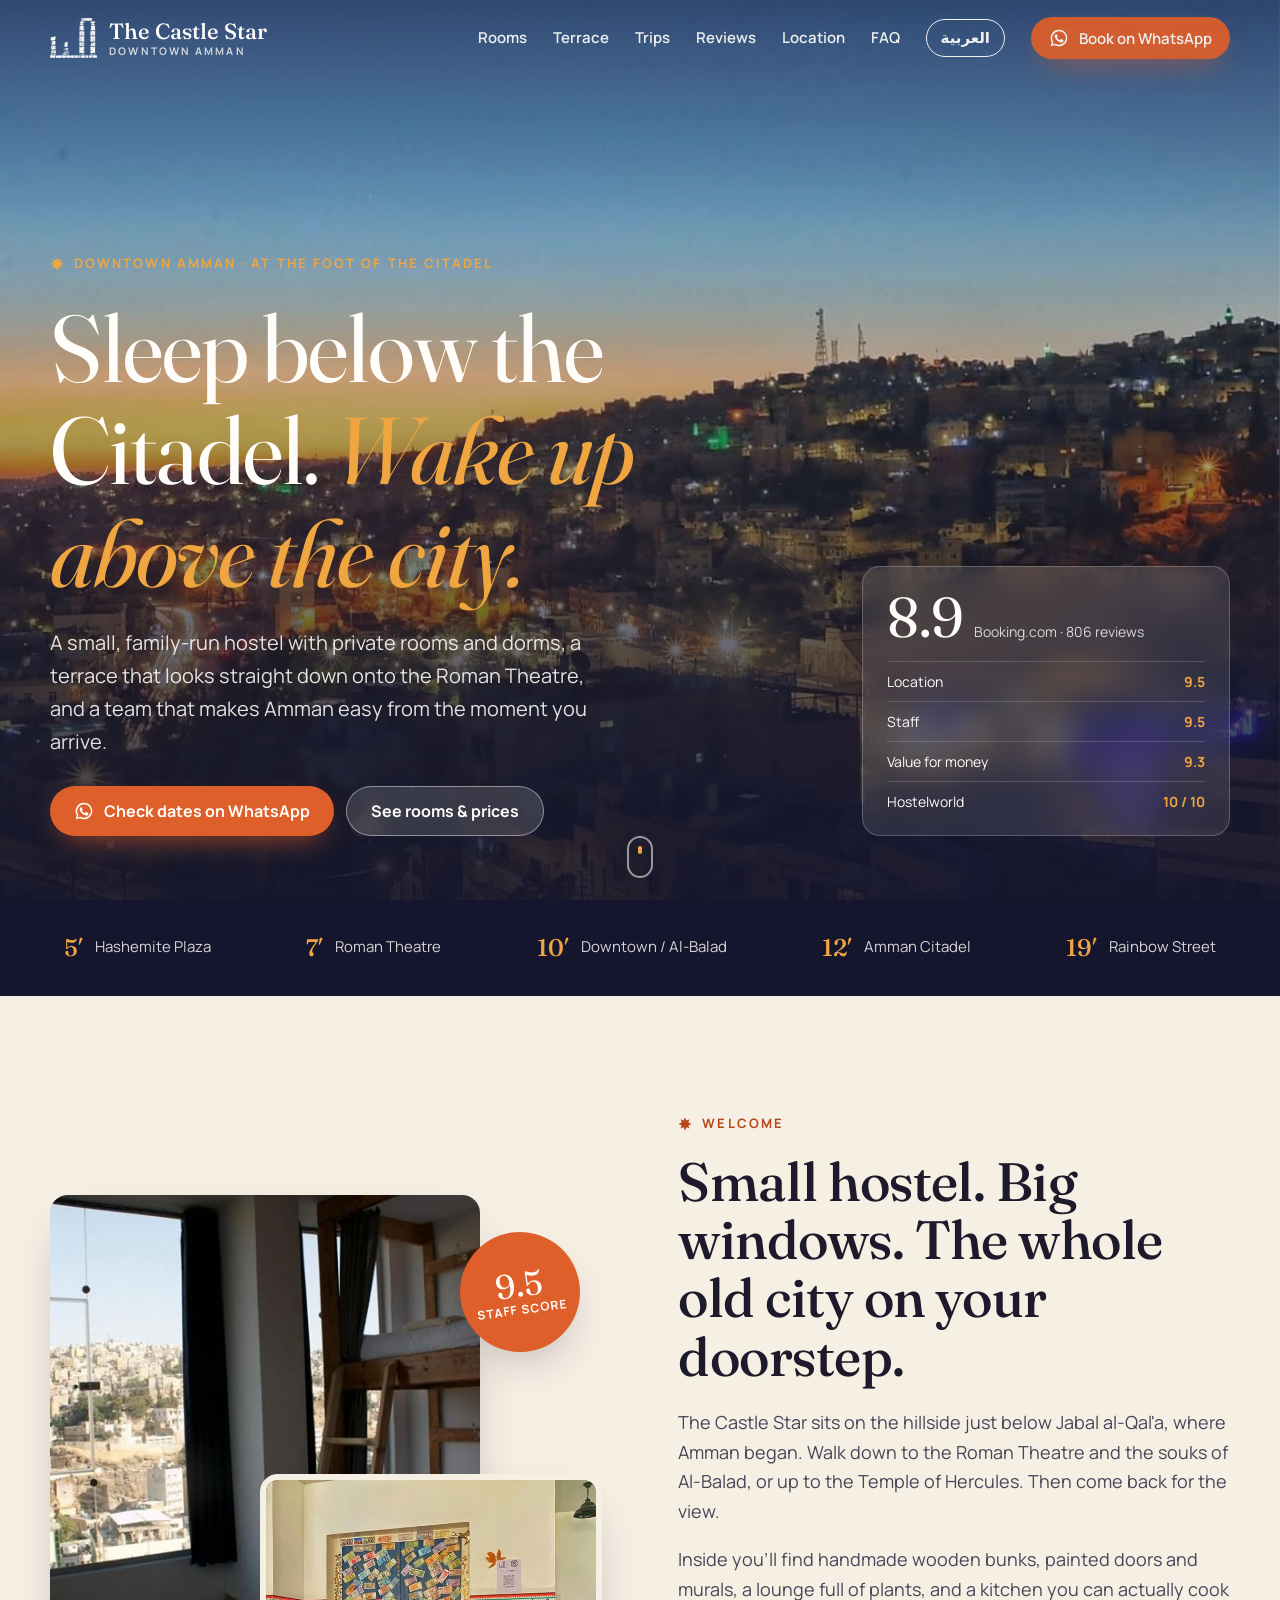
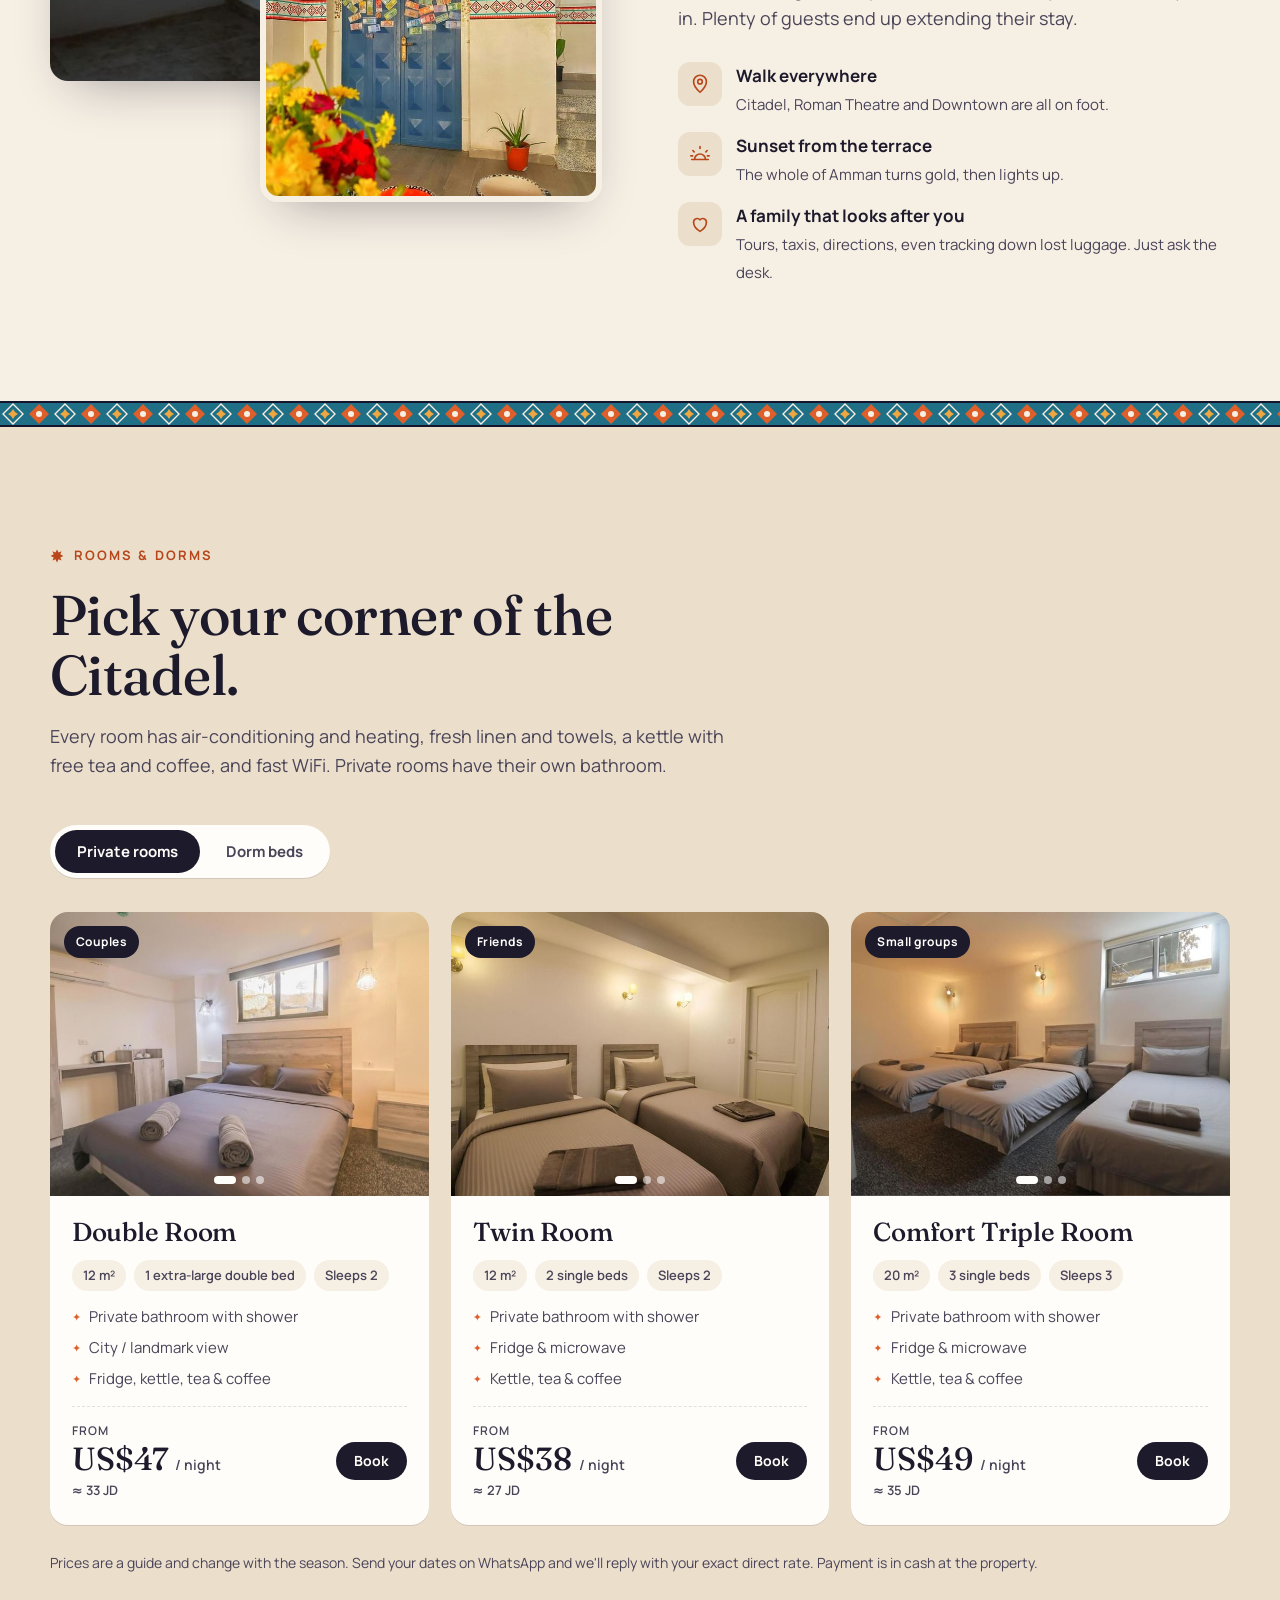
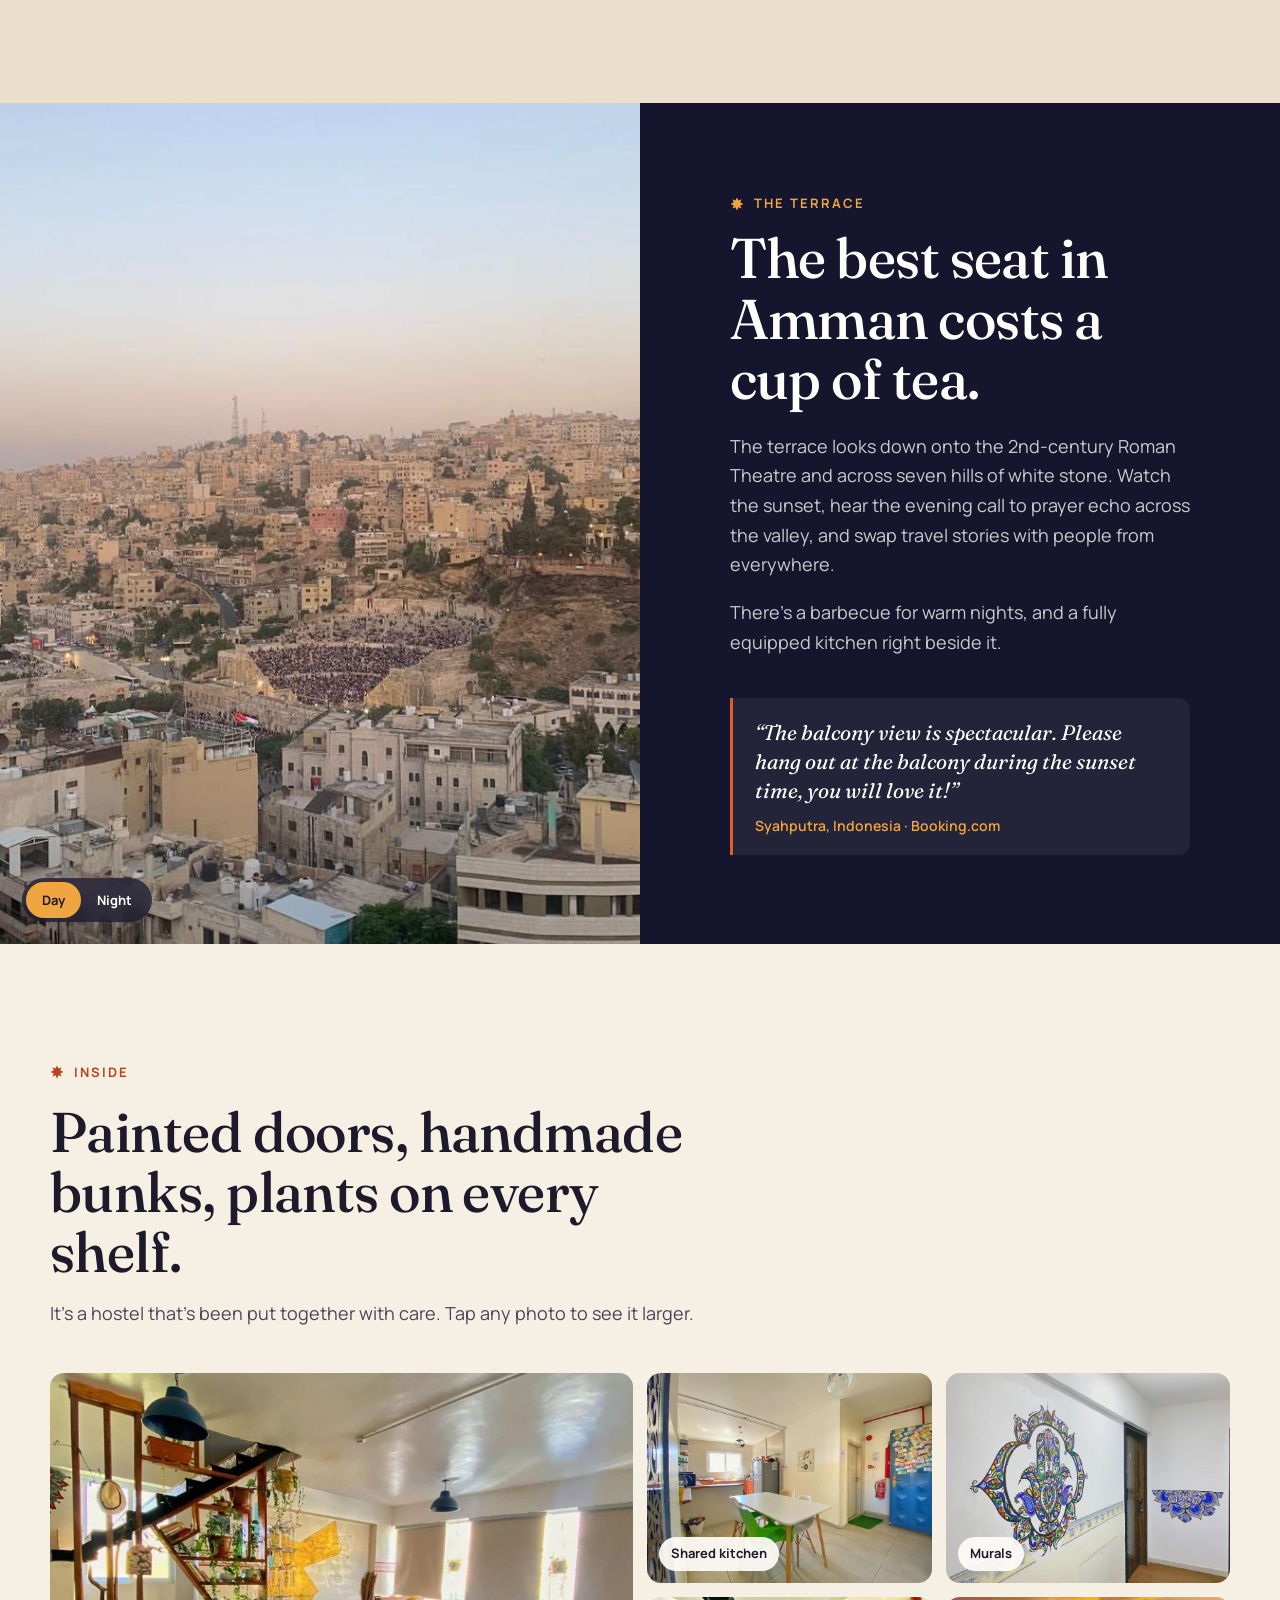
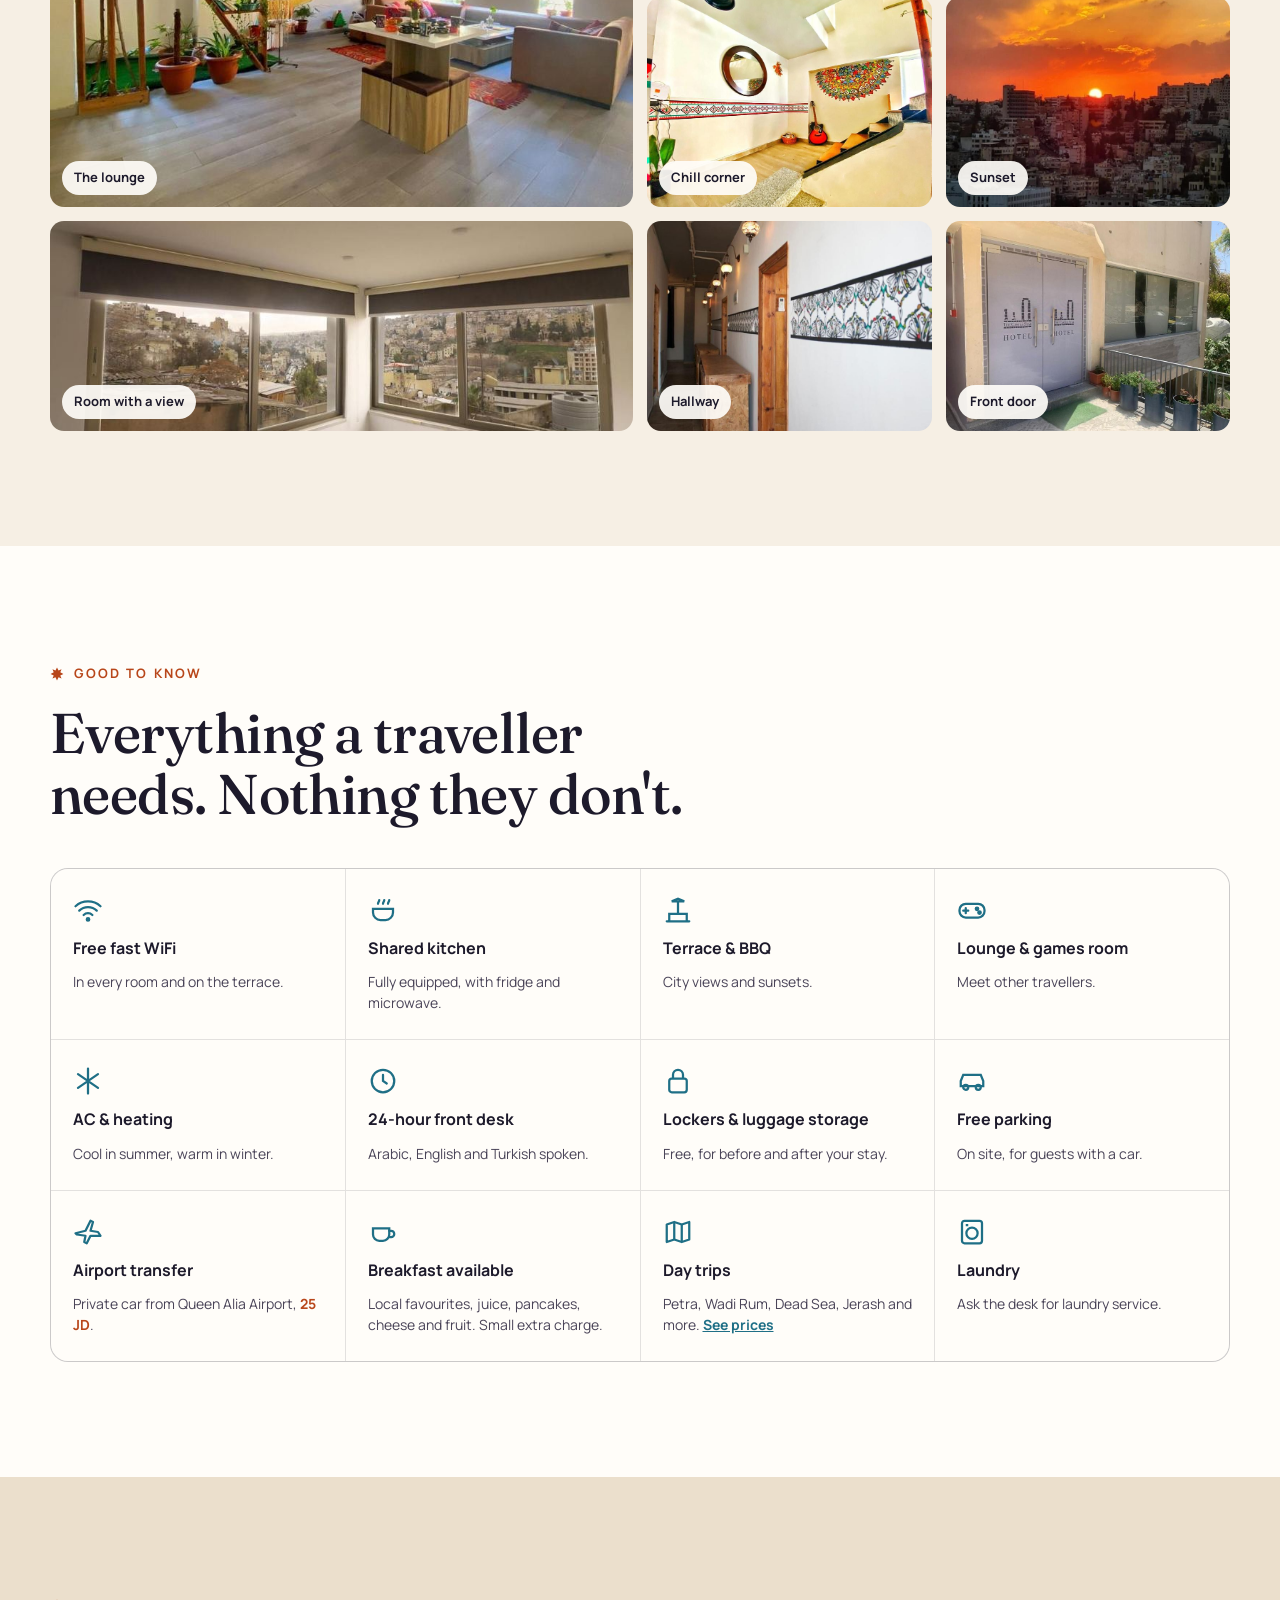
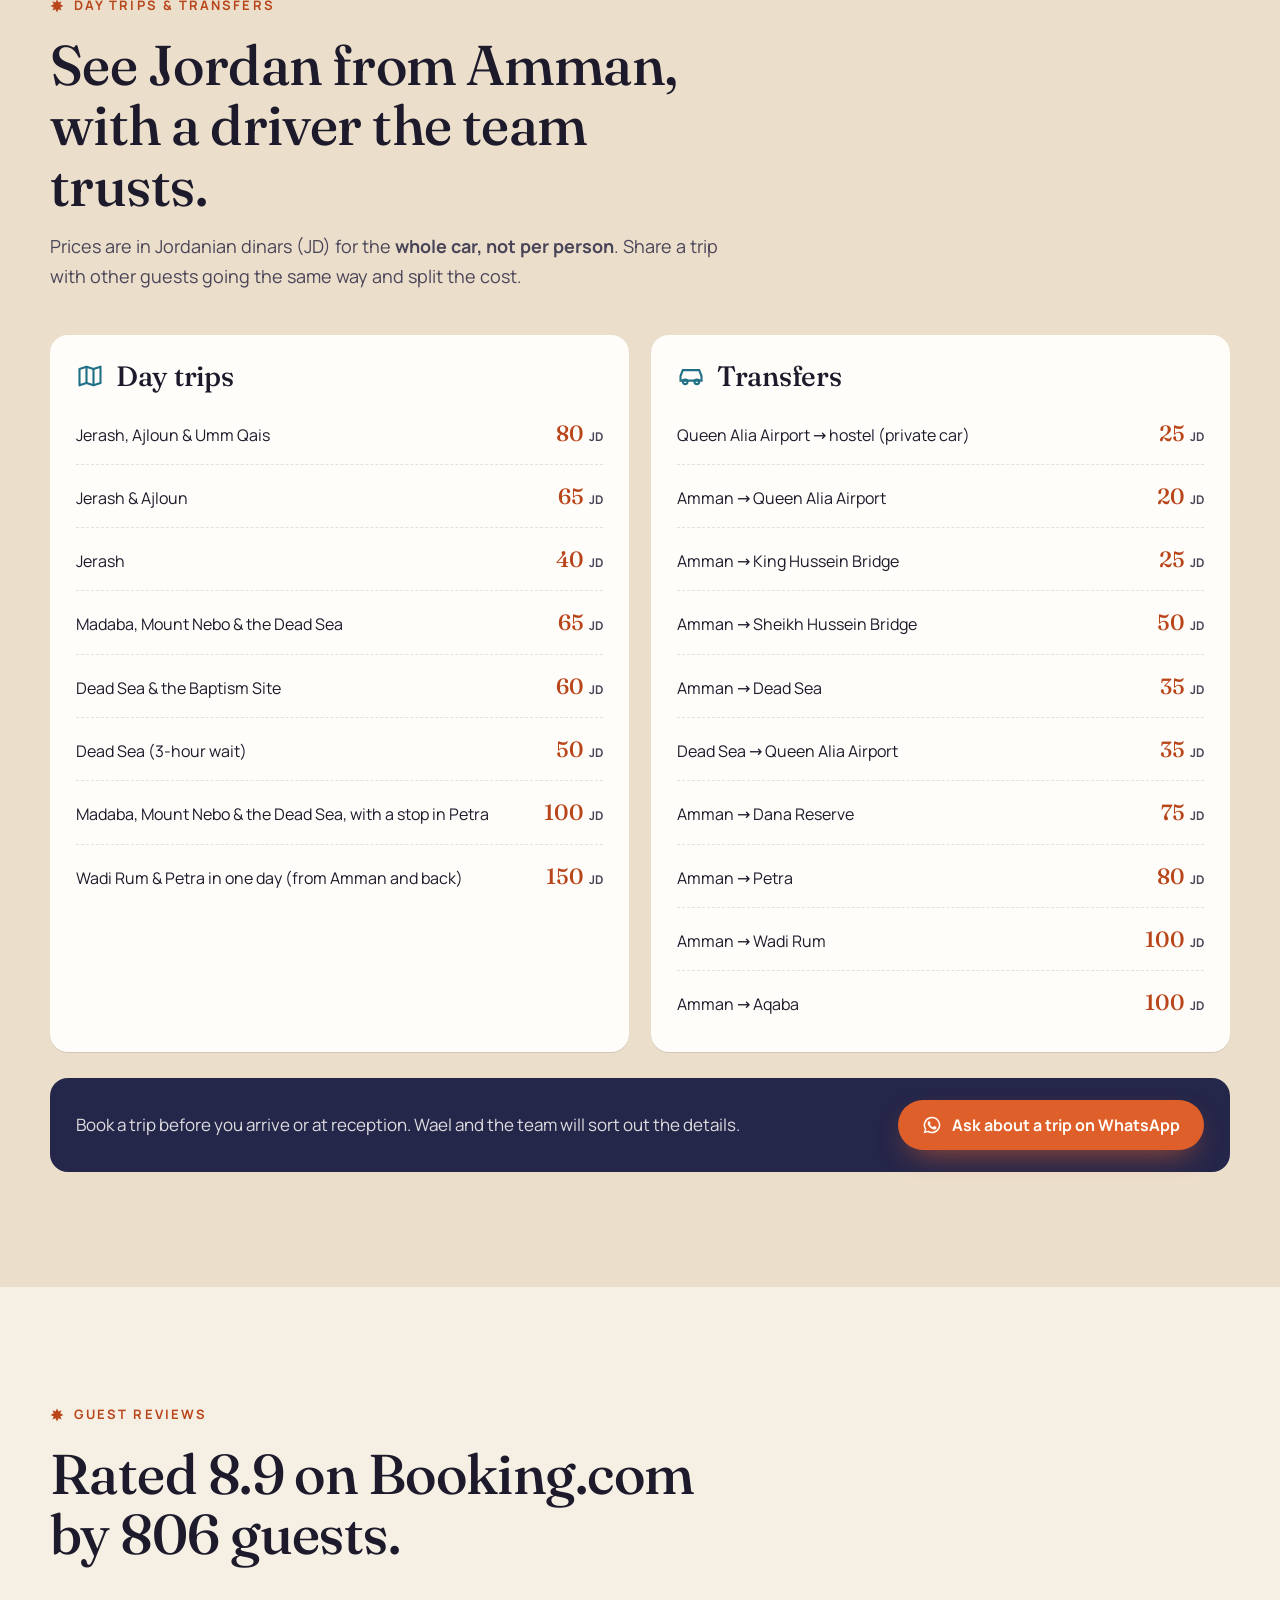
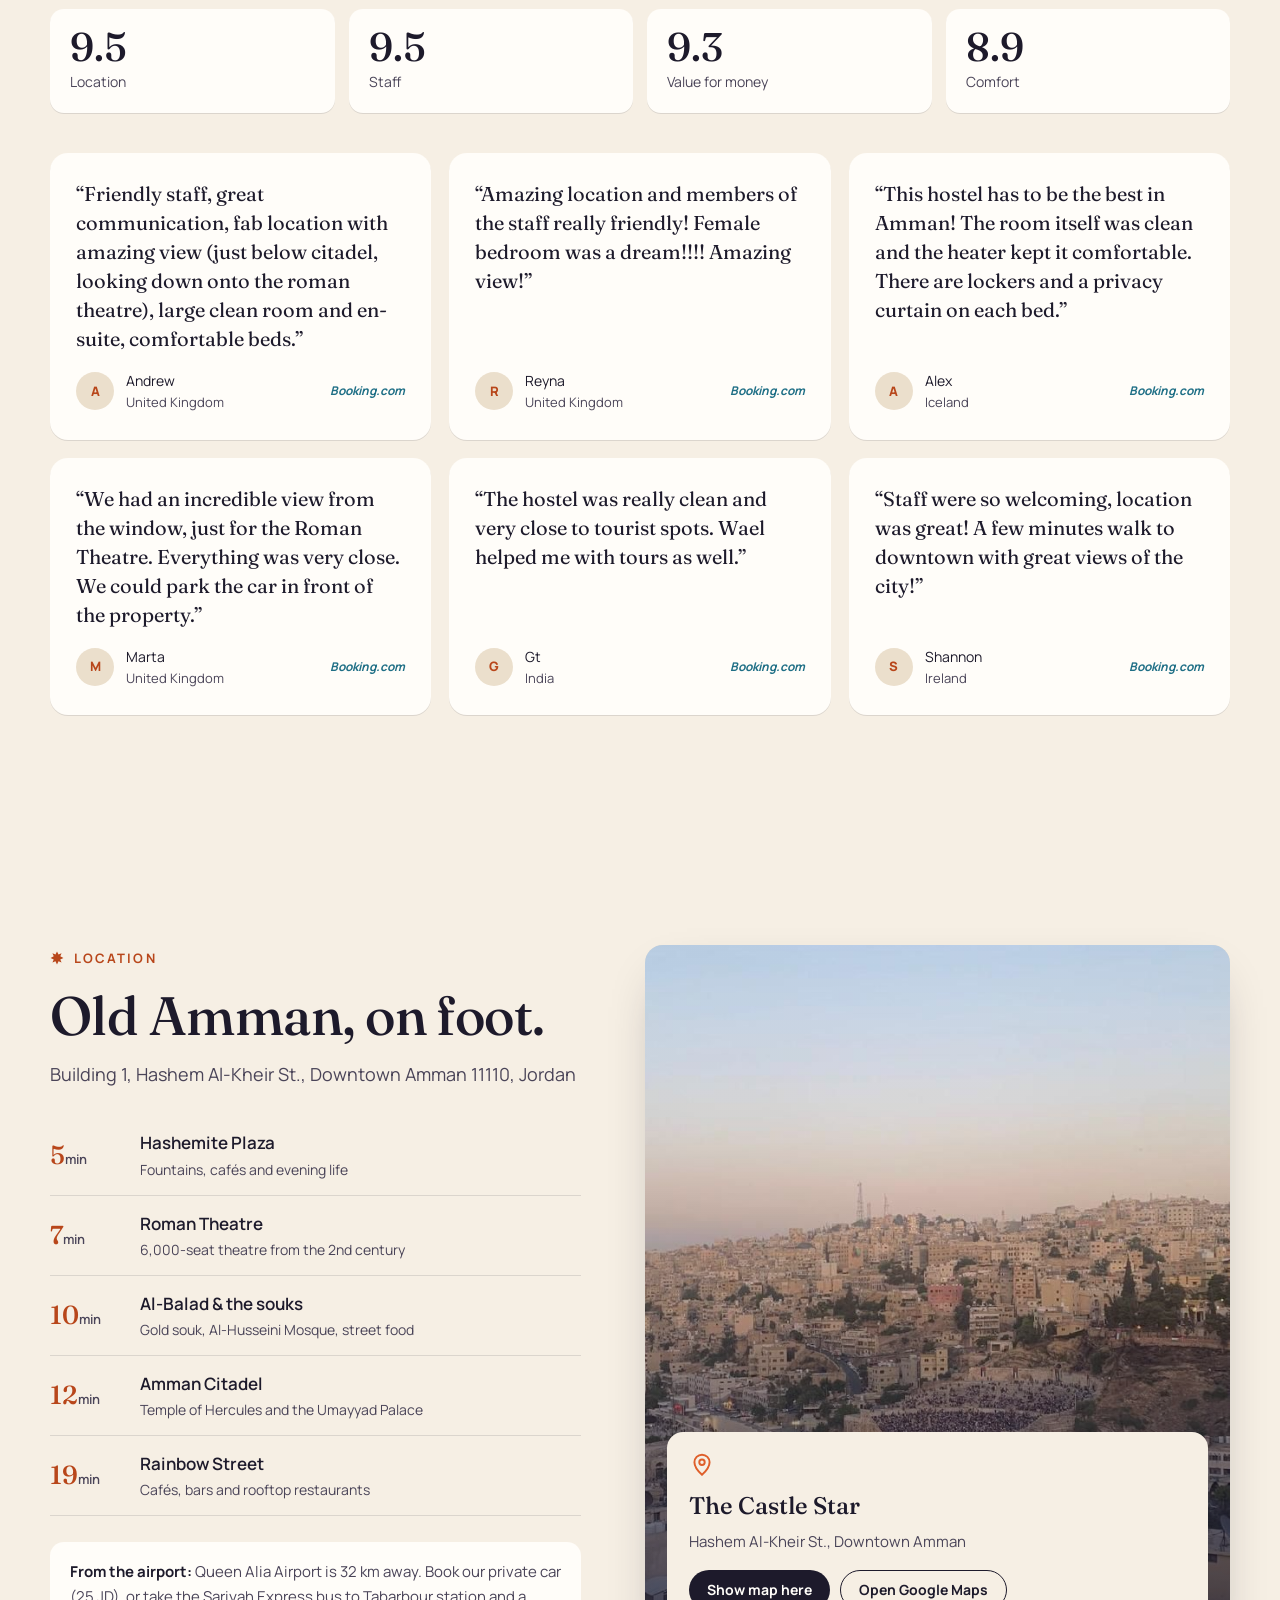
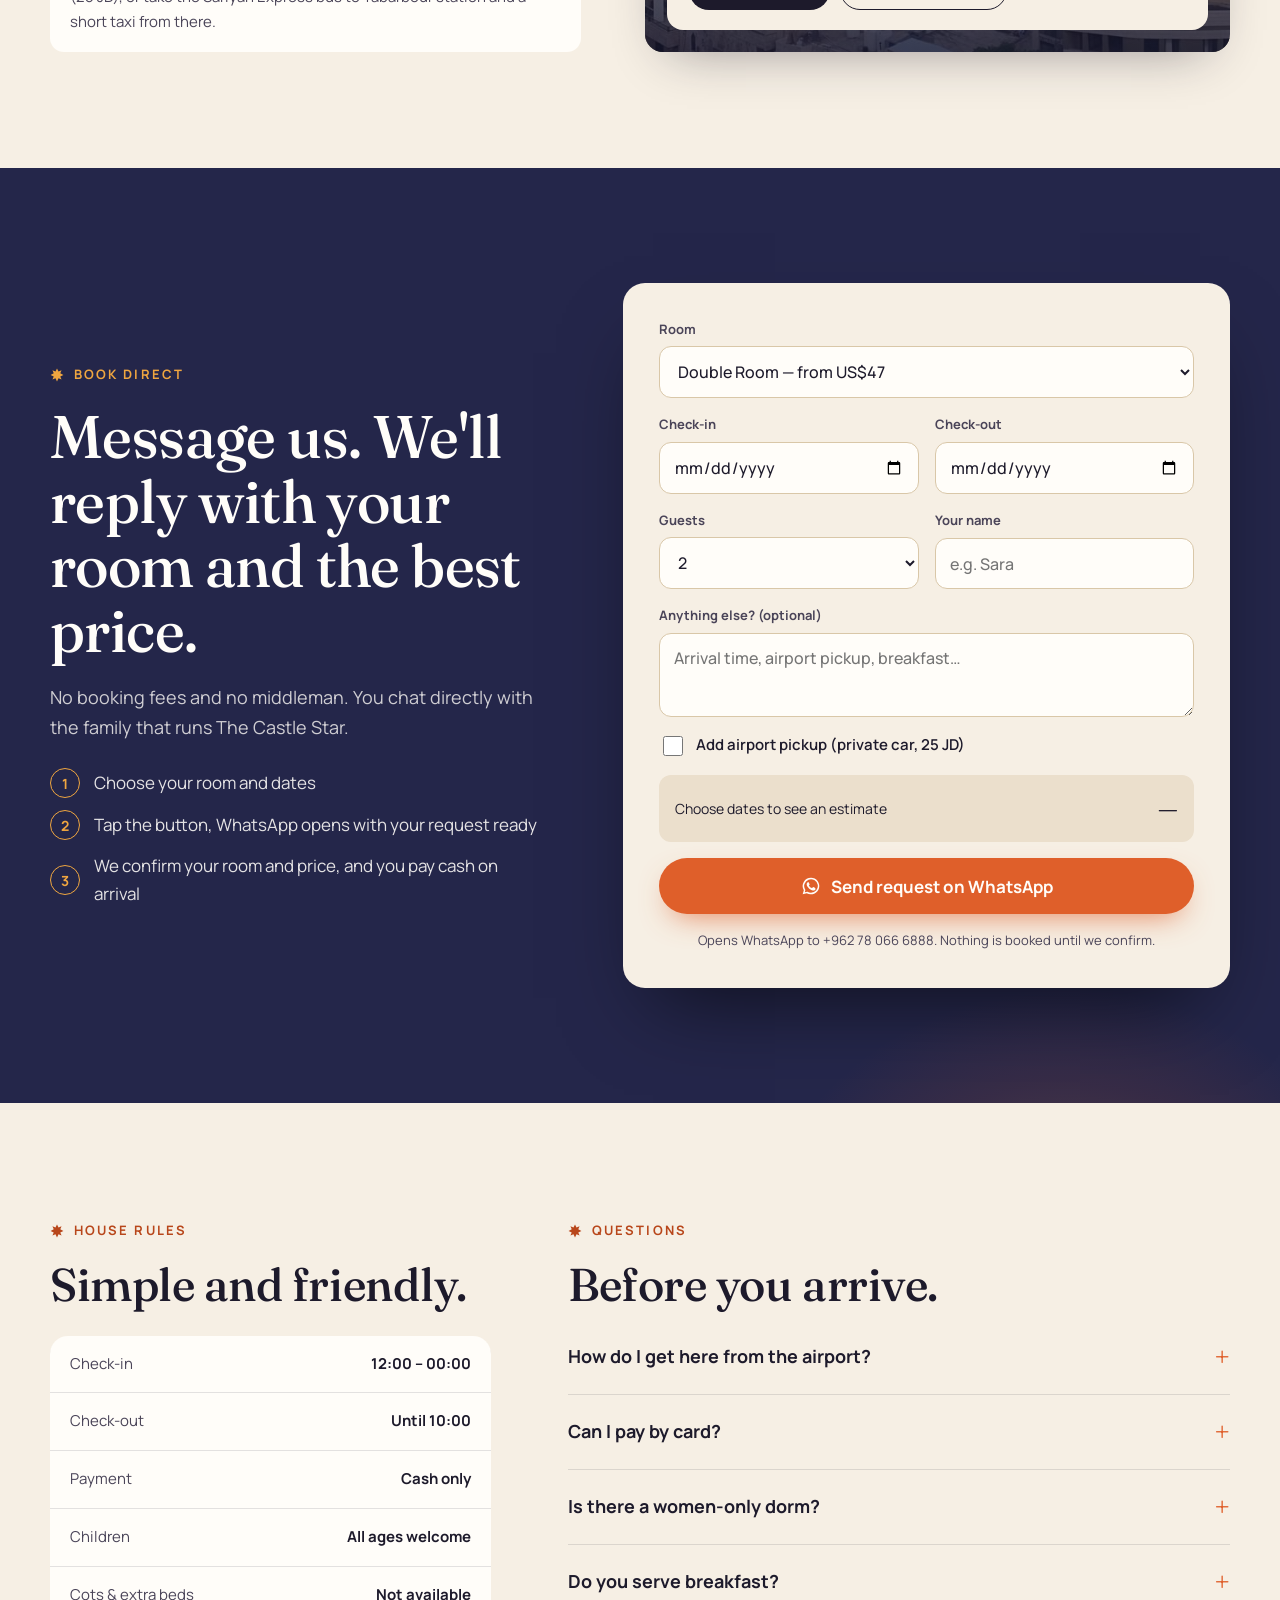
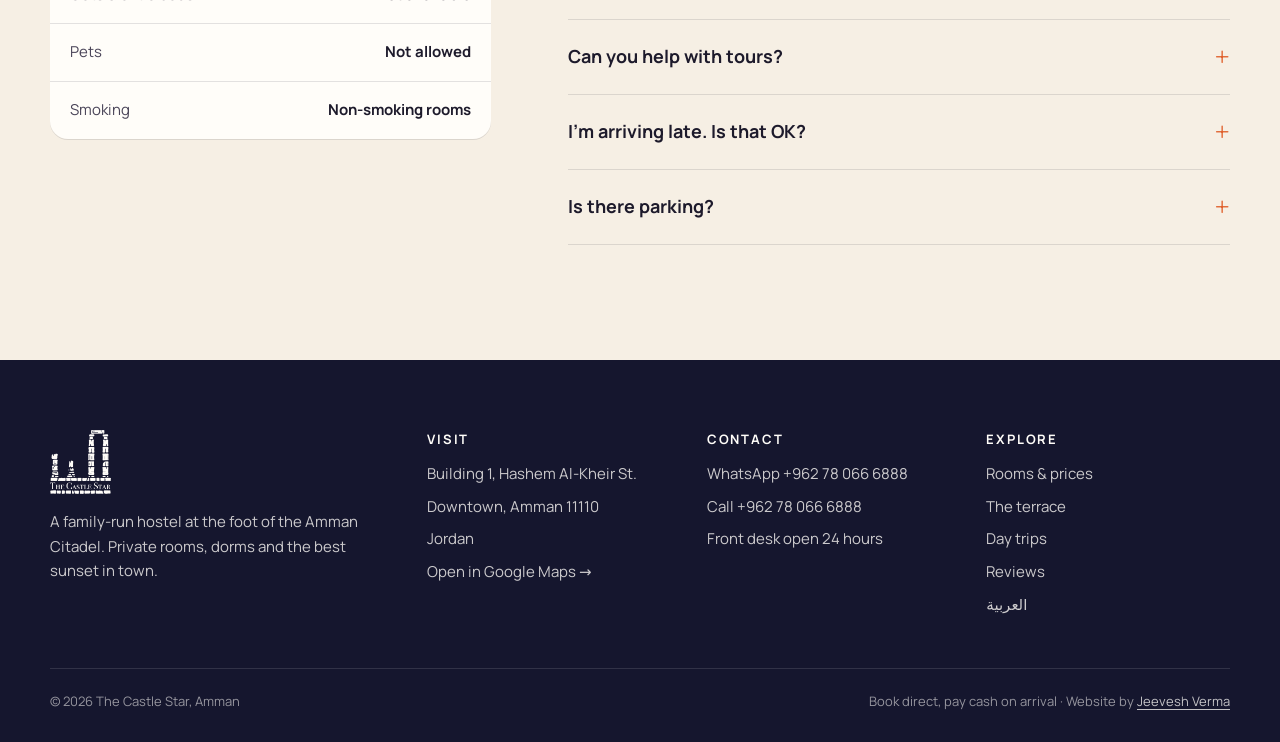
==== commit 0babf0ac: "Add files via upload" ====
--- a/index.html
+++ b/index.html
@@ -7,13 +7,22 @@
 <meta name="description" content="Family-run hostel in Downtown Amman, steps from the Citadel and Roman Theatre. Private rooms and dorms, rooftop sunset views, shared kitchen. Book direct on WhatsApp.">
 <meta property="og:title" content="The Castle Star — Downtown Amman">
 <meta property="og:description" content="Private rooms and dorms at the foot of the Citadel. Rooftop views over the Roman Theatre. Book direct on WhatsApp.">
-<meta property="og:image" content="assets/img/hero-dusk.jpg">
+<meta property="og:image" content="https://jeeveshverma.github.io/castlestaramman/assets/img/hero-dusk.jpg">
+<meta property="og:url" content="https://jeeveshverma.github.io/castlestaramman/">
+<meta property="og:site_name" content="The Castle Star">
+<meta property="og:locale" content="en_GB">
+<meta name="twitter:card" content="summary_large_image">
+<link rel="canonical" href="https://jeeveshverma.github.io/castlestaramman/">
 <meta property="og:type" content="website">
 <meta name="theme-color" content="#15162e">
 <link rel="icon" type="image/png" href="favicon.png">
+<link rel="alternate" hreflang="en" href="https://jeeveshverma.github.io/castlestaramman/">
+<link rel="alternate" hreflang="ar" href="https://jeeveshverma.github.io/castlestaramman/ar/">
+<link rel="alternate" hreflang="x-default" href="https://jeeveshverma.github.io/castlestaramman/">
 <link rel="apple-touch-icon" href="apple-touch-icon.png">
-<link rel="alternate" hreflang="ar" href="ar/">
-<link rel="alternate" hreflang="en" href="./">
+
+
+<link rel="preload" as="image" href="assets/img/hero-dusk-800.jpg" imagesrcset="assets/img/hero-dusk-800.jpg 800w, assets/img/hero-dusk.jpg 1280w" imagesizes="100vw">
 <link rel="preload" href="assets/fonts/fraunces.woff2" as="font" type="font/woff2" crossorigin>
 <link rel="stylesheet" href="assets/css/fonts.css">
 <link rel="stylesheet" href="assets/css/style.css">
@@ -22,11 +31,17 @@
   "@context": "https://schema.org",
   "@type": "Hostel",
   "name": "The Castle Star",
-  "image": "assets/img/hero-dusk.jpg",
+  "url": "https://jeeveshverma.github.io/castlestaramman/",
+  "image": "https://jeeveshverma.github.io/castlestaramman/assets/img/hero-dusk.jpg",
+  "logo": "https://jeeveshverma.github.io/castlestaramman/assets/img/logo-dark.png",
   "telephone": "+962 78 066 6888",
   "address": {"@type": "PostalAddress", "streetAddress": "Building 1, Hashem Al-Kheir St.", "addressLocality": "Amman", "postalCode": "11110", "addressCountry": "JO"},
   "checkinTime": "12:00", "checkoutTime": "10:00",
   "priceRange": "US$16–49",
+  "currenciesAccepted": "JOD, USD",
+  "paymentAccepted": "Cash",
+  "availableLanguage": ["Arabic", "English", "Turkish"],
+  "petsAllowed": false,
   "aggregateRating": {"@type": "AggregateRating", "ratingValue": "8.9", "bestRating": "10", "reviewCount": "806"},
   "amenityFeature": [
     {"@type": "LocationFeatureSpecification", "name": "Free WiFi", "value": true},
@@ -38,6 +53,7 @@
 </script>
 </head>
 <body>
+<a class="skip" href="#main">Skip to content</a>
 
 <svg width="0" height="0" style="position:absolute" aria-hidden="true">
   <symbol id="i-star" viewBox="0 0 24 24"><path fill="currentColor" d="M12 1l2.6 5.2 5.2-2.2-2.2 5.2L23 12l-5.4 2.6 2.2 5.2-5.2-2.2L12 23l-2.6-5.4-5.2 2.2 2.2-5.2L1 12l5.4-2.8-2.2-5.2 5.2 2.2z"/></symbol>
@@ -71,7 +87,8 @@
     </a>
     <nav class="nav" id="nav" aria-label="Main">
       <a href="#rooms">Rooms</a>
-      <a href="#rooftop">Rooftop</a>
+      <a href="#rooftop">Terrace</a>
+      <a href="#trips">Trips</a>
       <a href="#reviews">Reviews</a>
       <a href="#location">Location</a>
       <a href="#faq">FAQ</a>
@@ -82,10 +99,10 @@
   </div>
 </header>
 
-<main>
+<main id="main">
 <!-- ============ HERO ============ -->
 <section class="hero">
-  <div class="hero-media"><img src="assets/img/hero-dusk.jpg" alt="Amman at dusk from The Castle Star, with the Roman Theatre lit up below" fetchpriority="high"></div>
+  <div class="hero-media"><img src="assets/img/hero-dusk.jpg" alt="Amman at dusk from The Castle Star, with the Roman Theatre lit up below" fetchpriority="high" width="1280" height="852" srcset="assets/img/hero-dusk-800.jpg 800w, assets/img/hero-dusk.jpg 1280w" sizes="100vw"></div>
   <div class="wrap hero-inner">
     <div>
       <span class="eyebrow"><svg><use href="#i-star"/></svg>Downtown Amman · at the foot of the Citadel</span>
@@ -106,6 +123,7 @@
       </ul>
     </aside>
   </div>
+  <a class="hero-cue" href="#rooms" aria-label="Scroll down"></a>
 </section>
 
 <!-- ============ DISTANCE RIBBON ============ -->
@@ -125,8 +143,8 @@
 <section class="section">
   <div class="wrap story">
     <div class="story-photos reveal">
-      <figure class="p1"><img src="assets/img/dorm-window.jpg" alt="Dorm with a big window looking over Amman" loading="lazy"></figure>
-      <figure class="p2"><img src="assets/img/blue-door.jpg" alt="Hand-painted blue door inside The Castle Star" loading="lazy"></figure>
+      <figure class="p1"><img src="assets/img/dorm-window.jpg" alt="Dorm with a big window looking over Amman" loading="lazy" width="1280" height="852" srcset="assets/img/dorm-window-800.jpg 800w, assets/img/dorm-window.jpg 1280w" sizes="(max-width: 640px) 100vw, (max-width: 1080px) 50vw, 33vw"></figure>
+      <figure class="p2"><img src="assets/img/blue-door.jpg" alt="Hand-painted blue door inside The Castle Star" loading="lazy" width="1173" height="900" srcset="assets/img/blue-door-800.jpg 800w, assets/img/blue-door.jpg 1173w" sizes="(max-width: 640px) 100vw, (max-width: 1080px) 50vw, 33vw"></figure>
       <div class="stamp"><span><b>9.5</b>staff score</span></div>
     </div>
     <div class="story-text reveal">
@@ -162,9 +180,9 @@
     <div class="room-grid" id="tab-private" role="tabpanel" aria-labelledby="t-private">
       <article class="room reveal" data-room="Double Room">
         <div class="room-gallery">
-          <img class="on" src="assets/img/double-1.jpg" alt="Double room with large bed and city window" loading="lazy">
-          <img src="assets/img/double-2.jpg" alt="Double room with walk-in shower" loading="lazy">
-          <img src="assets/img/double-3.jpg" alt="Double room and private bathroom" loading="lazy">
+          <img class="on" src="assets/img/double-1.jpg" alt="Double room with large bed and city window" loading="lazy" width="1248" height="832" srcset="assets/img/double-1-800.jpg 800w, assets/img/double-1.jpg 1248w" sizes="(max-width: 640px) 100vw, (max-width: 1080px) 50vw, 33vw">
+          <img src="assets/img/double-2.jpg" alt="Double room with walk-in shower" loading="lazy" width="1280" height="853" srcset="assets/img/double-2-800.jpg 800w, assets/img/double-2.jpg 1280w" sizes="(max-width: 640px) 100vw, (max-width: 1080px) 50vw, 33vw">
+          <img src="assets/img/double-3.jpg" alt="Double room and private bathroom" loading="lazy" width="1200" height="900" srcset="assets/img/double-3-800.jpg 800w, assets/img/double-3.jpg 1200w" sizes="(max-width: 640px) 100vw, (max-width: 1080px) 50vw, 33vw">
           <span class="tag">Couples</span>
         </div>
         <div class="room-body">
@@ -172,7 +190,7 @@
           <div class="room-meta"><span>12 m²</span><span>1 extra-large double bed</span><span>Sleeps 2</span></div>
           <ul><li>Private bathroom with shower</li><li>City / landmark view</li><li>Fridge, kettle, tea &amp; coffee</li></ul>
           <div class="room-foot">
-            <div class="price"><small>From</small><b>US$47 <sub>/ night</sub></b></div>
+            <div class="price"><small>From</small><b>US$47 <sub>/ night</sub></b><em class="jd">≈ 33 JD</em></div>
             <a class="btn btn-dark" href="#book" data-pick="Double Room">Book</a>
           </div>
         </div>
@@ -180,9 +198,9 @@
 
       <article class="room reveal" data-room="Twin Room">
         <div class="room-gallery">
-          <img class="on" src="assets/img/twin-1.jpg" alt="Twin room with two single beds" loading="lazy">
-          <img src="assets/img/twin-2.jpg" alt="Twin room interior" loading="lazy">
-          <img src="assets/img/twin-3.jpg" alt="Private bathroom with glass shower" loading="lazy">
+          <img class="on" src="assets/img/twin-1.jpg" alt="Twin room with two single beds" loading="lazy" width="1280" height="853" srcset="assets/img/twin-1-800.jpg 800w, assets/img/twin-1.jpg 1280w" sizes="(max-width: 640px) 100vw, (max-width: 1080px) 50vw, 33vw">
+          <img src="assets/img/twin-2.jpg" alt="Twin room interior" loading="lazy" width="1280" height="853" srcset="assets/img/twin-2-800.jpg 800w, assets/img/twin-2.jpg 1280w" sizes="(max-width: 640px) 100vw, (max-width: 1080px) 50vw, 33vw">
+          <img src="assets/img/twin-3.jpg" alt="Private bathroom with glass shower" loading="lazy" width="1280" height="853" srcset="assets/img/twin-3-800.jpg 800w, assets/img/twin-3.jpg 1280w" sizes="(max-width: 640px) 100vw, (max-width: 1080px) 50vw, 33vw">
           <span class="tag">Friends</span>
         </div>
         <div class="room-body">
@@ -190,7 +208,7 @@
           <div class="room-meta"><span>12 m²</span><span>2 single beds</span><span>Sleeps 2</span></div>
           <ul><li>Private bathroom with shower</li><li>Fridge &amp; microwave</li><li>Kettle, tea &amp; coffee</li></ul>
           <div class="room-foot">
-            <div class="price"><small>From</small><b>US$38 <sub>/ night</sub></b></div>
+            <div class="price"><small>From</small><b>US$38 <sub>/ night</sub></b><em class="jd">≈ 27 JD</em></div>
             <a class="btn btn-dark" href="#book" data-pick="Twin Room">Book</a>
           </div>
         </div>
@@ -198,9 +216,9 @@
 
       <article class="room reveal" data-room="Comfort Triple Room">
         <div class="room-gallery">
-          <img class="on" src="assets/img/triple-1.jpg" alt="Comfort triple room with three single beds" loading="lazy">
-          <img src="assets/img/triple-2.jpg" alt="Triple room with window" loading="lazy">
-          <img src="assets/img/triple-3.jpg" alt="Triple room bathroom" loading="lazy">
+          <img class="on" src="assets/img/triple-1.jpg" alt="Comfort triple room with three single beds" loading="lazy" width="1248" height="832" srcset="assets/img/triple-1-800.jpg 800w, assets/img/triple-1.jpg 1248w" sizes="(max-width: 640px) 100vw, (max-width: 1080px) 50vw, 33vw">
+          <img src="assets/img/triple-2.jpg" alt="Triple room with window" loading="lazy" width="1280" height="853" srcset="assets/img/triple-2-800.jpg 800w, assets/img/triple-2.jpg 1280w" sizes="(max-width: 640px) 100vw, (max-width: 1080px) 50vw, 33vw">
+          <img src="assets/img/triple-3.jpg" alt="Triple room bathroom" loading="lazy" width="1280" height="853" srcset="assets/img/triple-3-800.jpg 800w, assets/img/triple-3.jpg 1280w" sizes="(max-width: 640px) 100vw, (max-width: 1080px) 50vw, 33vw">
           <span class="tag">Small groups</span>
         </div>
         <div class="room-body">
@@ -208,7 +226,7 @@
           <div class="room-meta"><span>20 m²</span><span>3 single beds</span><span>Sleeps 3</span></div>
           <ul><li>Private bathroom with shower</li><li>Fridge &amp; microwave</li><li>Kettle, tea &amp; coffee</li></ul>
           <div class="room-foot">
-            <div class="price"><small>From</small><b>US$49 <sub>/ night</sub></b></div>
+            <div class="price"><small>From</small><b>US$49 <sub>/ night</sub></b><em class="jd">≈ 35 JD</em></div>
             <a class="btn btn-dark" href="#book" data-pick="Comfort Triple Room">Book</a>
           </div>
         </div>
@@ -218,9 +236,9 @@
     <div class="room-grid two" id="tab-dorms" role="tabpanel" aria-labelledby="t-dorms" hidden>
       <article class="room" data-room="Bed in 6-Bed Female Dorm">
         <div class="room-gallery">
-          <img class="on" src="assets/img/female-1.jpg" alt="Female dorm with wooden bunks and privacy curtains" loading="lazy">
-          <img src="assets/img/female-2.jpg" alt="Female dorm bunks" loading="lazy">
-          <img src="assets/img/female-3.jpg" alt="Dorm window looking towards the Citadel" loading="lazy">
+          <img class="on" src="assets/img/female-1.jpg" alt="Female dorm with wooden bunks and privacy curtains" loading="lazy" width="1280" height="852" srcset="assets/img/female-1-800.jpg 800w, assets/img/female-1.jpg 1280w" sizes="(max-width: 640px) 100vw, (max-width: 1080px) 50vw, 33vw">
+          <img src="assets/img/female-2.jpg" alt="Female dorm bunks" loading="lazy" width="1280" height="852" srcset="assets/img/female-2-800.jpg 800w, assets/img/female-2.jpg 1280w" sizes="(max-width: 640px) 100vw, (max-width: 1080px) 50vw, 33vw">
+          <img src="assets/img/female-3.jpg" alt="Dorm window looking towards the Citadel" loading="lazy" width="1280" height="852" srcset="assets/img/female-3-800.jpg 800w, assets/img/female-3.jpg 1280w" sizes="(max-width: 640px) 100vw, (max-width: 1080px) 50vw, 33vw">
           <span class="tag female">Women only</span>
         </div>
         <div class="room-body">
@@ -228,7 +246,7 @@
           <div class="room-meta"><span>20 m²</span><span>Bunk bed</span><span>Price per bed</span></div>
           <ul><li>Privacy curtain on every bed</li><li>Personal locker &amp; storage</li><li>City and landmark views</li></ul>
           <div class="room-foot">
-            <div class="price"><small>From</small><b>US$16 <sub>/ bed</sub></b></div>
+            <div class="price"><small>From</small><b>US$16 <sub>/ bed</sub></b><em class="jd">≈ 11 JD</em></div>
             <a class="btn btn-dark" href="#book" data-pick="Bed in 6-Bed Female Dorm">Book</a>
           </div>
         </div>
@@ -236,9 +254,9 @@
 
       <article class="room" data-room="Bed in 8-Bed Mixed Dorm">
         <div class="room-gallery">
-          <img class="on" src="assets/img/mixed-1.jpg" alt="Mixed dorm with handmade wooden bunks" loading="lazy">
-          <img src="assets/img/mixed-2.jpg" alt="Mixed dorm bunks and wooden door" loading="lazy">
-          <img src="assets/img/mixed-3.jpg" alt="Mixed dorm" loading="lazy">
+          <img class="on" src="assets/img/mixed-1.jpg" alt="Mixed dorm with handmade wooden bunks" loading="lazy" width="1280" height="852" srcset="assets/img/mixed-1-800.jpg 800w, assets/img/mixed-1.jpg 1280w" sizes="(max-width: 640px) 100vw, (max-width: 1080px) 50vw, 33vw">
+          <img src="assets/img/mixed-2.jpg" alt="Mixed dorm bunks and wooden door" loading="lazy" width="1280" height="852" srcset="assets/img/mixed-2-800.jpg 800w, assets/img/mixed-2.jpg 1280w" sizes="(max-width: 640px) 100vw, (max-width: 1080px) 50vw, 33vw">
+          <img src="assets/img/mixed-3.jpg" alt="Mixed dorm" loading="lazy" width="1024" height="682" srcset="assets/img/mixed-3-800.jpg 800w, assets/img/mixed-3.jpg 1024w" sizes="(max-width: 640px) 100vw, (max-width: 1080px) 50vw, 33vw">
           <span class="tag">Backpackers</span>
         </div>
         <div class="room-body">
@@ -246,7 +264,7 @@
           <div class="room-meta"><span>20 m²</span><span>Bunk bed</span><span>Price per bed</span></div>
           <ul><li>Privacy curtain on every bed</li><li>Personal locker &amp; storage</li><li>City and landmark views</li></ul>
           <div class="room-foot">
-            <div class="price"><small>From</small><b>US$16 <sub>/ bed</sub></b></div>
+            <div class="price"><small>From</small><b>US$16 <sub>/ bed</sub></b><em class="jd">≈ 11 JD</em></div>
             <a class="btn btn-dark" href="#book" data-pick="Bed in 8-Bed Mixed Dorm">Book</a>
           </div>
         </div>
@@ -261,8 +279,8 @@
 <section class="rooftop" id="rooftop">
   <div class="rooftop-grid">
     <div class="rooftop-media" id="viewbox">
-      <img src="assets/img/view-day.jpg" alt="Daytime view over Amman and the Roman Theatre" loading="lazy">
-      <img class="alt" src="assets/img/view-night.jpg" alt="Night view over the lit Roman Theatre" loading="lazy">
+      <img src="assets/img/view-day.jpg" alt="Daytime view over Amman and the Roman Theatre" loading="lazy" width="675" height="900">
+      <img class="alt" src="assets/img/view-night.jpg" alt="Night view over the lit Roman Theatre" loading="lazy" width="506" height="900">
       <div class="toggle" role="group" aria-label="View">
         <button aria-pressed="true" data-view="day">Day</button>
         <button aria-pressed="false" data-view="night">Night</button>
@@ -287,14 +305,14 @@
       <p>It's a hostel that's been put together with care. Tap any photo to see it larger.</p>
     </div>
     <div class="mosaic">
-      <figure class="w2 h2"><img src="assets/img/lounge.jpg" alt="Lounge with sofas and plant-filled shelves" loading="lazy"><figcaption>The lounge</figcaption></figure>
-      <figure><img src="assets/img/kitchen.jpg" alt="Shared kitchen and dining table" loading="lazy"><figcaption>Shared kitchen</figcaption></figure>
-      <figure><img src="assets/img/mural.jpg" alt="Hand-painted hamsa mural" loading="lazy"><figcaption>Murals</figcaption></figure>
-      <figure><img src="assets/img/lounge-corner.jpg" alt="Lounge corner with guitar and mirror" loading="lazy"><figcaption>Chill corner</figcaption></figure>
-      <figure><img src="assets/img/sunset.jpg" alt="Sunset over Amman" loading="lazy"><figcaption>Sunset</figcaption></figure>
-      <figure class="w2"><img src="assets/img/corner-room.jpg" alt="Corner room with panoramic windows over Amman" loading="lazy"><figcaption>Room with a view</figcaption></figure>
-      <figure><img src="assets/img/corridor.jpg" alt="Corridor with painted frieze" loading="lazy"><figcaption>Hallway</figcaption></figure>
-      <figure><img src="assets/img/entrance.jpg" alt="Entrance of The Castle Star" loading="lazy"><figcaption>Front door</figcaption></figure>
+      <figure class="w2 h2"><img src="assets/img/lounge.jpg" alt="Lounge with sofas and plant-filled shelves" loading="lazy" width="1200" height="900" srcset="assets/img/lounge-800.jpg 800w, assets/img/lounge.jpg 1200w" sizes="(max-width: 900px) 100vw, 50vw"><figcaption>The lounge</figcaption></figure>
+      <figure><img src="assets/img/kitchen.jpg" alt="Shared kitchen and dining table" loading="lazy" width="1200" height="900" srcset="assets/img/kitchen-800.jpg 800w, assets/img/kitchen.jpg 1200w" sizes="(max-width: 640px) 100vw, (max-width: 1080px) 50vw, 33vw"><figcaption>Shared kitchen</figcaption></figure>
+      <figure><img src="assets/img/mural.jpg" alt="Hand-painted hamsa mural" loading="lazy" width="1200" height="900" srcset="assets/img/mural-800.jpg 800w, assets/img/mural.jpg 1200w" sizes="(max-width: 640px) 100vw, (max-width: 1080px) 50vw, 33vw"><figcaption>Murals</figcaption></figure>
+      <figure><img src="assets/img/lounge-corner.jpg" alt="Lounge corner with guitar and mirror" loading="lazy" width="1200" height="900" srcset="assets/img/lounge-corner-800.jpg 800w, assets/img/lounge-corner.jpg 1200w" sizes="(max-width: 640px) 100vw, (max-width: 1080px) 50vw, 33vw"><figcaption>Chill corner</figcaption></figure>
+      <figure><img src="assets/img/sunset.jpg" alt="Sunset over Amman" loading="lazy" width="720" height="720"><figcaption>Sunset</figcaption></figure>
+      <figure class="w2"><img src="assets/img/corner-room.jpg" alt="Corner room with panoramic windows over Amman" loading="lazy" width="1280" height="853" srcset="assets/img/corner-room-800.jpg 800w, assets/img/corner-room.jpg 1280w" sizes="(max-width: 900px) 100vw, 50vw"><figcaption>Room with a view</figcaption></figure>
+      <figure><img src="assets/img/corridor.jpg" alt="Corridor with painted frieze" loading="lazy" width="1280" height="852" srcset="assets/img/corridor-800.jpg 800w, assets/img/corridor.jpg 1280w" sizes="(max-width: 640px) 100vw, (max-width: 1080px) 50vw, 33vw"><figcaption>Hallway</figcaption></figure>
+      <figure><img src="assets/img/entrance.jpg" alt="Entrance of The Castle Star" loading="lazy" width="1200" height="900" srcset="assets/img/entrance-800.jpg 800w, assets/img/entrance.jpg 1200w" sizes="(max-width: 640px) 100vw, (max-width: 1080px) 50vw, 33vw"><figcaption>Front door</figcaption></figure>
     </div>
   </div>
 </section>
@@ -315,10 +333,56 @@
       <div class="fac"><svg><use href="#i-desk"/></svg><b>24-hour front desk</b><span>Arabic, English and Turkish spoken.</span></div>
       <div class="fac"><svg><use href="#i-lock"/></svg><b>Lockers &amp; luggage storage</b><span>Free, for before and after your stay.</span></div>
       <div class="fac"><svg><use href="#i-car"/></svg><b>Free parking</b><span>On site, for guests with a car.</span></div>
-      <div class="fac"><svg><use href="#i-plane"/></svg><b>Airport transfer</b><span><span class="fee">US$25</span> one way from Queen Alia, up to 4 people.</span></div>
+      <div class="fac"><svg><use href="#i-plane"/></svg><b>Airport transfer</b><span>Private car from Queen Alia Airport, <span class="fee">25 JD</span>.</span></div>
       <div class="fac"><svg><use href="#i-cup"/></svg><b>Breakfast available</b><span>Local favourites, juice, pancakes, cheese and fruit. Small extra charge.</span></div>
-      <div class="fac"><svg><use href="#i-map"/></svg><b>Tour desk</b><span>Walking tours and day trips, arranged at the desk.</span></div>
+      <div class="fac"><svg><use href="#i-map"/></svg><b>Day trips</b><span>Petra, Wadi Rum, Dead Sea, Jerash and more. <a href="#trips">See prices</a></span></div>
       <div class="fac"><svg><use href="#i-wash"/></svg><b>Laundry</b><span>Ask the desk for laundry service.</span></div>
+    </div>
+  </div>
+</section>
+
+
+<!-- ============ TRIPS ============ -->
+<section class="section trips" id="trips">
+  <div class="wrap">
+    <div class="section-head reveal">
+      <span class="eyebrow"><svg><use href="#i-star"/></svg>Day trips &amp; transfers</span>
+      <h2>See Jordan from Amman, with a driver the team trusts.</h2>
+      <p>Prices are in Jordanian dinars (JD) for the <b>whole car, not per person</b>. Share a trip with other guests going the same way and split the cost.</p>
+    </div>
+    <div class="trips-grid">
+      <div class="trip-card reveal">
+        <h3><svg><use href="#i-map"/></svg>Day trips</h3>
+        <ul class="price-list">
+          <li><span>Jerash, Ajloun &amp; Umm Qais</span><b>80 <small>JD</small></b></li>
+          <li><span>Jerash &amp; Ajloun</span><b>65 <small>JD</small></b></li>
+          <li><span>Jerash</span><b>40 <small>JD</small></b></li>
+          <li><span>Madaba, Mount Nebo &amp; the Dead Sea</span><b>65 <small>JD</small></b></li>
+          <li><span>Dead Sea &amp; the Baptism Site</span><b>60 <small>JD</small></b></li>
+          <li><span>Dead Sea (3-hour wait)</span><b>50 <small>JD</small></b></li>
+          <li><span>Madaba, Mount Nebo &amp; the Dead Sea, with a stop in Petra</span><b>100 <small>JD</small></b></li>
+          <li><span>Wadi Rum &amp; Petra in one day (from Amman and back)</span><b>150 <small>JD</small></b></li>
+        </ul>
+      </div>
+      <div class="trip-card reveal">
+        <h3><svg><use href="#i-car"/></svg>Transfers</h3>
+        <ul class="price-list">
+          <li><span>Queen Alia Airport → hostel (private car)</span><b>25 <small>JD</small></b></li>
+          <li><span>Amman → Queen Alia Airport</span><b>20 <small>JD</small></b></li>
+          <li><span>Amman → King Hussein Bridge</span><b>25 <small>JD</small></b></li>
+          <li><span>Amman → Sheikh Hussein Bridge</span><b>50 <small>JD</small></b></li>
+          <li><span>Amman → Dead Sea</span><b>35 <small>JD</small></b></li>
+          <li><span>Dead Sea → Queen Alia Airport</span><b>35 <small>JD</small></b></li>
+          <li><span>Amman → Dana Reserve</span><b>75 <small>JD</small></b></li>
+          <li><span>Amman → Petra</span><b>80 <small>JD</small></b></li>
+          <li><span>Amman → Wadi Rum</span><b>100 <small>JD</small></b></li>
+          <li><span>Amman → Aqaba</span><b>100 <small>JD</small></b></li>
+        </ul>
+      </div>
+    </div>
+    <div class="trips-cta reveal">
+      <p>Book a trip before you arrive or at reception. Wael and the team will sort out the details.</p>
+      <a class="btn btn-wa" href="https://wa.me/962780666888?text=Hello%20The%20Castle%20Star%21%20I%27d%20like%20to%20ask%20about%20a%20day%20trip%20/%20transfer%3A" target="_blank" rel="noopener"><svg><use href="#i-wa"/></svg>Ask about a trip on WhatsApp</a>
     </div>
   </div>
 </section>
@@ -361,10 +425,10 @@
         <li><b>12<small>min</small></b><span>Amman Citadel<em>Temple of Hercules and the Umayyad Palace</em></span></li>
         <li><b>19<small>min</small></b><span>Rainbow Street<em>Cafés, bars and rooftop restaurants</em></span></li>
       </ul>
-      <div class="arrive"><b>From the airport:</b> Queen Alia Airport is 32 km away. Book our transfer (US$25, up to 4 people), or take the Sariyah Express bus to Tabarbour station and a short taxi from there.</div>
+      <div class="arrive"><b>From the airport:</b> Queen Alia Airport is 32 km away. Book our private car (25 JD), or take the Sariyah Express bus to Tabarbour station and a short taxi from there.</div>
     </div>
     <div class="map reveal" id="map" data-src="https://www.google.com/maps?q=The%20Castle%20Star%20Hotel%2C%20Hashem%20Al-Kheir%20St%2C%20Amman%2C%20Jordan&amp;z=16&amp;output=embed">
-      <img src="assets/img/view-day.jpg" alt="Downtown Amman and the Roman Theatre seen from The Castle Star" loading="lazy">
+      <img src="assets/img/view-day.jpg" alt="Downtown Amman and the Roman Theatre seen from The Castle Star" loading="lazy" width="675" height="900">
       <div class="map-card">
         <svg><use href="#i-pin"/></svg>
         <b>The Castle Star</b>
@@ -396,7 +460,7 @@
       data-t-hello="Hello The Castle Star! I'd like to book:"
       data-t-room="Room" data-t-in="Check-in" data-t-out="Check-out" data-t-nights="nights" data-t-guests="Guests"
       data-t-name="Name" data-t-note="Note" data-t-est="Estimated" data-t-err="Please choose your check-in and check-out dates."
-      data-t-pick="Choose dates to see an estimate" data-t-per="per night" data-t-bed="bed">
+      data-t-pick="Choose dates to see an estimate" data-t-per="per night" data-t-pickup="Airport pickup: yes please" data-t-bed="bed">
       <label class="full">Room
         <select name="room" id="room">
           <option value="Double Room" data-price="47" data-unit="room">Double Room — from US$47</option>
@@ -415,6 +479,7 @@
       </label>
       <label>Your name<input type="text" name="name" id="name" autocomplete="name" placeholder="e.g. Sara"></label>
       <label class="full">Anything else? (optional)<textarea name="note" id="note" placeholder="Arrival time, airport pickup, breakfast…"></textarea></label>
+      <label class="check full"><input type="checkbox" id="pickup"> Add airport pickup (private car, 25 JD)</label>
       <div class="summary"><span id="sumText">Choose dates to see an estimate</span><b id="sumPrice">—</b></div>
       <p class="err" id="err" role="alert"></p>
       <button class="btn btn-wa" type="submit"><svg><use href="#i-wa"/></svg>Send request on WhatsApp</button>
@@ -442,11 +507,11 @@
     <div class="faq reveal">
       <span class="eyebrow"><svg><use href="#i-star"/></svg>Questions</span>
       <h2 style="font-size:clamp(32px,4vw,46px);margin:14px 0 10px">Before you arrive.</h2>
-      <details><summary>How do I get here from the airport?</summary><p>We can arrange a car from Queen Alia International Airport for US$25 one way (up to 4 people). Just add it to your WhatsApp message. On a budget? Take the Sariyah Express bus to Tabarbour station, then a short taxi to us.</p></details>
+      <details><summary>How do I get here from the airport?</summary><p>We can arrange a private car from Queen Alia International Airport for 25 JD. Going back, a car to the airport is 20 JD. Just add it to your WhatsApp message. On a budget? Take the Sariyah Express bus to Tabarbour station, then a short taxi to us.</p></details>
       <details><summary>Can I pay by card?</summary><p>Payment is in cash at the property. There are ATMs and money changers a few minutes' walk away in Downtown, and the desk can help with currency exchange.</p></details>
       <details><summary>Is there a women-only dorm?</summary><p>Yes. The 6-bed female dorm has privacy curtains and personal lockers for every bed.</p></details>
       <details><summary>Do you serve breakfast?</summary><p>Yes, for a small extra charge: local favourites with vegetarian and halal options, plus juice, pancakes, cheese and fruit. You're also welcome to cook in the shared kitchen.</p></details>
-      <details><summary>Can you help with tours?</summary><p>The tour desk arranges walking tours of old Amman and day trips around Jordan. Ask on WhatsApp before you arrive or at the desk.</p></details>
+      <details><summary>Can you help with tours?</summary><p>Yes. We arrange day trips by private car, from Jerash (40 JD) to Wadi Rum and Petra in one day (150 JD). Prices are for the whole car, so you can share with other guests. <a href="#trips">See all trips and prices</a>.</p></details>
       <details><summary>I'm arriving late. Is that OK?</summary><p>The front desk is open 24 hours. Check-in runs until midnight, so let us know your arrival time if you'll be later.</p></details>
       <details><summary>Is there parking?</summary><p>Yes, free parking is available for guests.</p></details>
     </div>
@@ -471,16 +536,21 @@
       </div>
       <div>
         <h4>Explore</h4>
-        <ul><li><a href="#rooms">Rooms &amp; prices</a></li><li><a href="#rooftop">The terrace</a></li><li><a href="#reviews">Reviews</a></li><li><a href="ar/" lang="ar">العربية</a></li></ul>
-      </div>
-    </div>
-    <div class="foot-base"><span>© <span id="yr">2026</span> The Castle Star, Amman</span><span>Book direct, pay cash on arrival</span></div>
+        <ul><li><a href="#rooms">Rooms &amp; prices</a></li><li><a href="#rooftop">The terrace</a></li><li><a href="#trips">Day trips</a></li><li><a href="#reviews">Reviews</a></li><li><a href="ar/" lang="ar">العربية</a></li></ul>
+      </div>
+    </div>
+    <div class="foot-base"><span>© <span id="yr">2026</span> The Castle Star, Amman</span><span>Book direct, pay cash on arrival · Website by <a href="https://github.com/jeeveshverma" target="_blank" rel="noopener">Jeevesh Verma</a></span></div>
   </div>
 </footer>
 
-<a class="btn btn-wa float-wa" href="#book"><svg><use href="#i-wa"/></svg>Book on WhatsApp</a>
-
-<div class="lightbox" id="lightbox" role="dialog" aria-modal="true" aria-label="Photo"><button type="button" aria-label="Close">×</button><img alt=""></div>
+<a class="btn btn-wa float-wa" href="#book" aria-label="Book on WhatsApp"><svg><use href="#i-wa"/></svg>Book on WhatsApp</a>
+
+<div class="lightbox" id="lightbox" role="dialog" aria-modal="true" aria-label="Photo viewer">
+  <button type="button" class="lb-close" aria-label="Close">×</button>
+  <button type="button" class="lb-prev" aria-label="Previous photo">‹</button>
+  <figure><img alt="" src="[data-uri]"><figcaption></figcaption></figure>
+  <button type="button" class="lb-next" aria-label="Next photo">›</button>
+</div>
 
 <script src="assets/js/main.js" defer></script>
 </body>
--- a/assets/css/style.css
+++ b/assets/css/style.css
@@ -247,6 +247,22 @@
 .fac span { font-size: 14px; color: var(--ink-soft); line-height: 1.5; }
 .fac .fee { color: var(--ember-deep); font-weight: 700; }
 
+/* ---------- trips ---------- */
+.trips { background: var(--stone); }
+.trips-grid { display: grid; grid-template-columns: 1fr 1fr; gap: 22px; }
+.trip-card { background: var(--white); border-radius: var(--radius); padding: 26px 26px 18px; box-shadow: 0 1px 0 var(--line); }
+.trip-card h3 { display: flex; align-items: center; gap: 12px; font-size: 28px; margin-bottom: 10px; }
+.trip-card h3 svg { width: 28px; height: 28px; color: var(--teal); }
+.price-list { list-style: none; padding: 0; margin: 0; }
+.price-list li { display: flex; justify-content: space-between; align-items: baseline; gap: 16px; padding: 13px 0; border-bottom: 1px dashed var(--line); font-size: 16px; }
+.price-list li:last-child { border-bottom: 0; }
+.price-list b { font-family: var(--display); font-size: 22px; font-weight: 500; white-space: nowrap; color: var(--ember-deep); }
+.price-list b small { font-family: var(--body); font-size: 12px; font-weight: 700; color: var(--ink-soft); }
+.trips-cta { margin-top: 26px; display: flex; align-items: center; justify-content: space-between; gap: 18px; flex-wrap: wrap; background: var(--night); color: var(--white); border-radius: var(--radius); padding: 22px 26px; }
+.trips-cta p { margin: 0; color: rgba(255,253,249,.85); }
+.fac a { color: var(--teal); font-weight: 700; }
+.faq a { color: var(--ember-deep); font-weight: 700; }
+
 /* ---------- reviews ---------- */
 .reviews { background: var(--sand); }
 .scores { display: grid; grid-template-columns: repeat(4, 1fr); gap: 14px; margin-bottom: 40px; }
@@ -306,6 +322,8 @@
 }
 .form textarea { min-height: 84px; resize: vertical; }
 .form input:focus, .form select:focus, .form textarea:focus { outline: none; border-color: var(--ember); box-shadow: 0 0 0 3px rgba(223, 95, 42, .18); }
+.form label.check { display: flex; align-items: center; gap: 10px; font-size: 15px; font-weight: 600; color: var(--ink); cursor: pointer; }
+.form label.check input { width: 20px; height: 20px; min-height: 0; accent-color: var(--ember); flex: none; }
 .form .summary { grid-column: 1 / -1; display: flex; justify-content: space-between; align-items: center; gap: 14px; background: var(--stone); border-radius: 12px; padding: 14px 16px; font-size: 14px; }
 .form .summary b { font-family: var(--display); font-size: 24px; font-weight: 500; }
 .form .btn { grid-column: 1 / -1; width: 100%; padding: 18px; font-size: 17px; }
@@ -347,9 +365,7 @@
 /* ---------- lightbox ---------- */
 .lightbox { position: fixed; inset: 0; z-index: 100; background: rgba(21, 22, 46, .94); display: none; place-items: center; padding: 20px; }
 .lightbox.open { display: grid; }
-.lightbox img { max-height: 86vh; max-width: min(1200px, 100%); border-radius: 12px; }
-.lightbox button { position: absolute; top: 16px; right: 16px; width: 48px; height: 48px; border-radius: 50%; border: 0; background: var(--white); font-size: 26px; cursor: pointer; }
-html[dir="rtl"] .lightbox button { right: auto; left: 16px; }
+.lightbox img { max-height: 80vh; max-width: min(1200px, 100%); border-radius: 12px; }
 
 /* ---------- reveal ---------- */
 .reveal { opacity: 0; transform: translateY(24px); transition: opacity .8s ease, transform .8s ease; }
@@ -384,6 +400,7 @@
   .rooftop-media { min-height: 380px; }
   .mosaic { grid-template-columns: repeat(2, 1fr); grid-auto-rows: 170px; }
   .scores { grid-template-columns: repeat(2, 1fr); }
+  .trips-grid { grid-template-columns: 1fr; }
   .ribbon ul { justify-content: flex-start; }
 }
 @media (max-width: 640px) {
@@ -410,3 +427,54 @@
   .rules li { flex-direction: column; gap: 2px; }
   .rules li b { text-align: start; }
 }
+
+/* ==========================================================
+   Finishing touches
+   ========================================================== */
+section[id], main[id] { scroll-margin-top: 84px; }
+.skip { position: absolute; left: 12px; top: -60px; z-index: 200; background: var(--ink); color: var(--white); padding: 10px 16px; border-radius: 10px; font-weight: 700; text-decoration: none; transition: top .2s ease; }
+.skip:focus { top: 12px; }
+::selection { background: var(--gold); color: var(--ink); }
+img { height: auto; }
+.hero-media img, .room-gallery img, .story-photos img, .mosaic img, .rooftop-media img, .map > img { height: 100%; }
+
+/* prices: JD equivalent under USD */
+.price .jd { display: block; font-style: normal; font-size: 13px; font-weight: 600; color: var(--ink-soft); margin-top: 2px; }
+
+/* hero scroll cue */
+.hero-cue { position: absolute; left: 50%; bottom: 22px; transform: translateX(-50%); width: 26px; height: 42px; border: 2px solid rgba(255,253,249,.55); border-radius: 14px; }
+.hero-cue::after { content: ""; position: absolute; left: 50%; top: 8px; width: 4px; height: 8px; margin-left: -2px; border-radius: 2px; background: var(--gold); animation: cue 1.8s ease-in-out infinite; }
+@keyframes cue { 0% { transform: translateY(0); opacity: 1; } 70% { transform: translateY(14px); opacity: 0; } 100% { opacity: 0; } }
+
+/* nav: active section underline */
+.nav a.active:not(.btn):not(.lang) { opacity: 1; text-decoration: underline; text-decoration-color: var(--ember); text-decoration-thickness: 2px; text-underline-offset: 8px; }
+
+/* floating WhatsApp: round button on desktop, bar on mobile */
+@media (min-width: 641px) {
+  .float-wa { display: grid; place-items: center; left: auto; right: 24px; bottom: 24px; width: 60px; height: 60px; padding: 0; border-radius: 50%; font-size: 0; gap: 0; transform: scale(0); transition: transform .3s cubic-bezier(.2,.8,.3,1.3); }
+  .float-wa svg { width: 28px; height: 28px; }
+  html[dir="rtl"] .float-wa { right: auto; left: 24px; }
+  .past-hero .float-wa { transform: scale(1); }
+  .past-hero.at-book .float-wa { transform: scale(0); }
+}
+.at-book .float-wa { transform: translateY(calc(100% + 40px)); }
+
+/* lightbox */
+.lightbox figure { margin: 0; display: grid; gap: 12px; justify-items: center; }
+.lightbox figcaption { color: rgba(255,253,249,.85); font-weight: 600; font-size: 15px; }
+.lightbox .lb-close { position: absolute; top: 16px; right: 16px; width: 48px; height: 48px; border-radius: 50%; border: 0; background: var(--white); font-size: 26px; cursor: pointer; }
+html[dir="rtl"] .lightbox .lb-close { right: auto; left: 16px; }
+.lightbox .lb-prev, .lightbox .lb-next { position: absolute; top: 50%; transform: translateY(-50%); width: 52px; height: 52px; border-radius: 50%; border: 0; background: rgba(255,253,249,.15); color: var(--white); font-size: 34px; line-height: 1; cursor: pointer; }
+.lightbox .lb-prev:hover, .lightbox .lb-next:hover { background: rgba(255,253,249,.3); }
+.lightbox .lb-prev { left: 16px; } .lightbox .lb-next { right: 16px; }
+html[dir="rtl"] .lightbox .lb-prev { left: auto; right: 16px; } html[dir="rtl"] .lightbox .lb-next { right: auto; left: 16px; }
+@media (max-width: 640px) { .lightbox .lb-prev, .lightbox .lb-next { top: auto; bottom: 20px; transform: none; } }
+
+/* footer credit */
+.foot-base a { color: rgba(255,253,249,.75); text-decoration: underline; text-underline-offset: 3px; }
+
+/* room-gallery: show it's swipeable */
+.room-gallery { cursor: grab; }
+
+@media (prefers-reduced-motion: reduce) { .hero-cue::after { animation: none; } }
+@media (max-width: 640px) { .hero-cue { display: none; } }
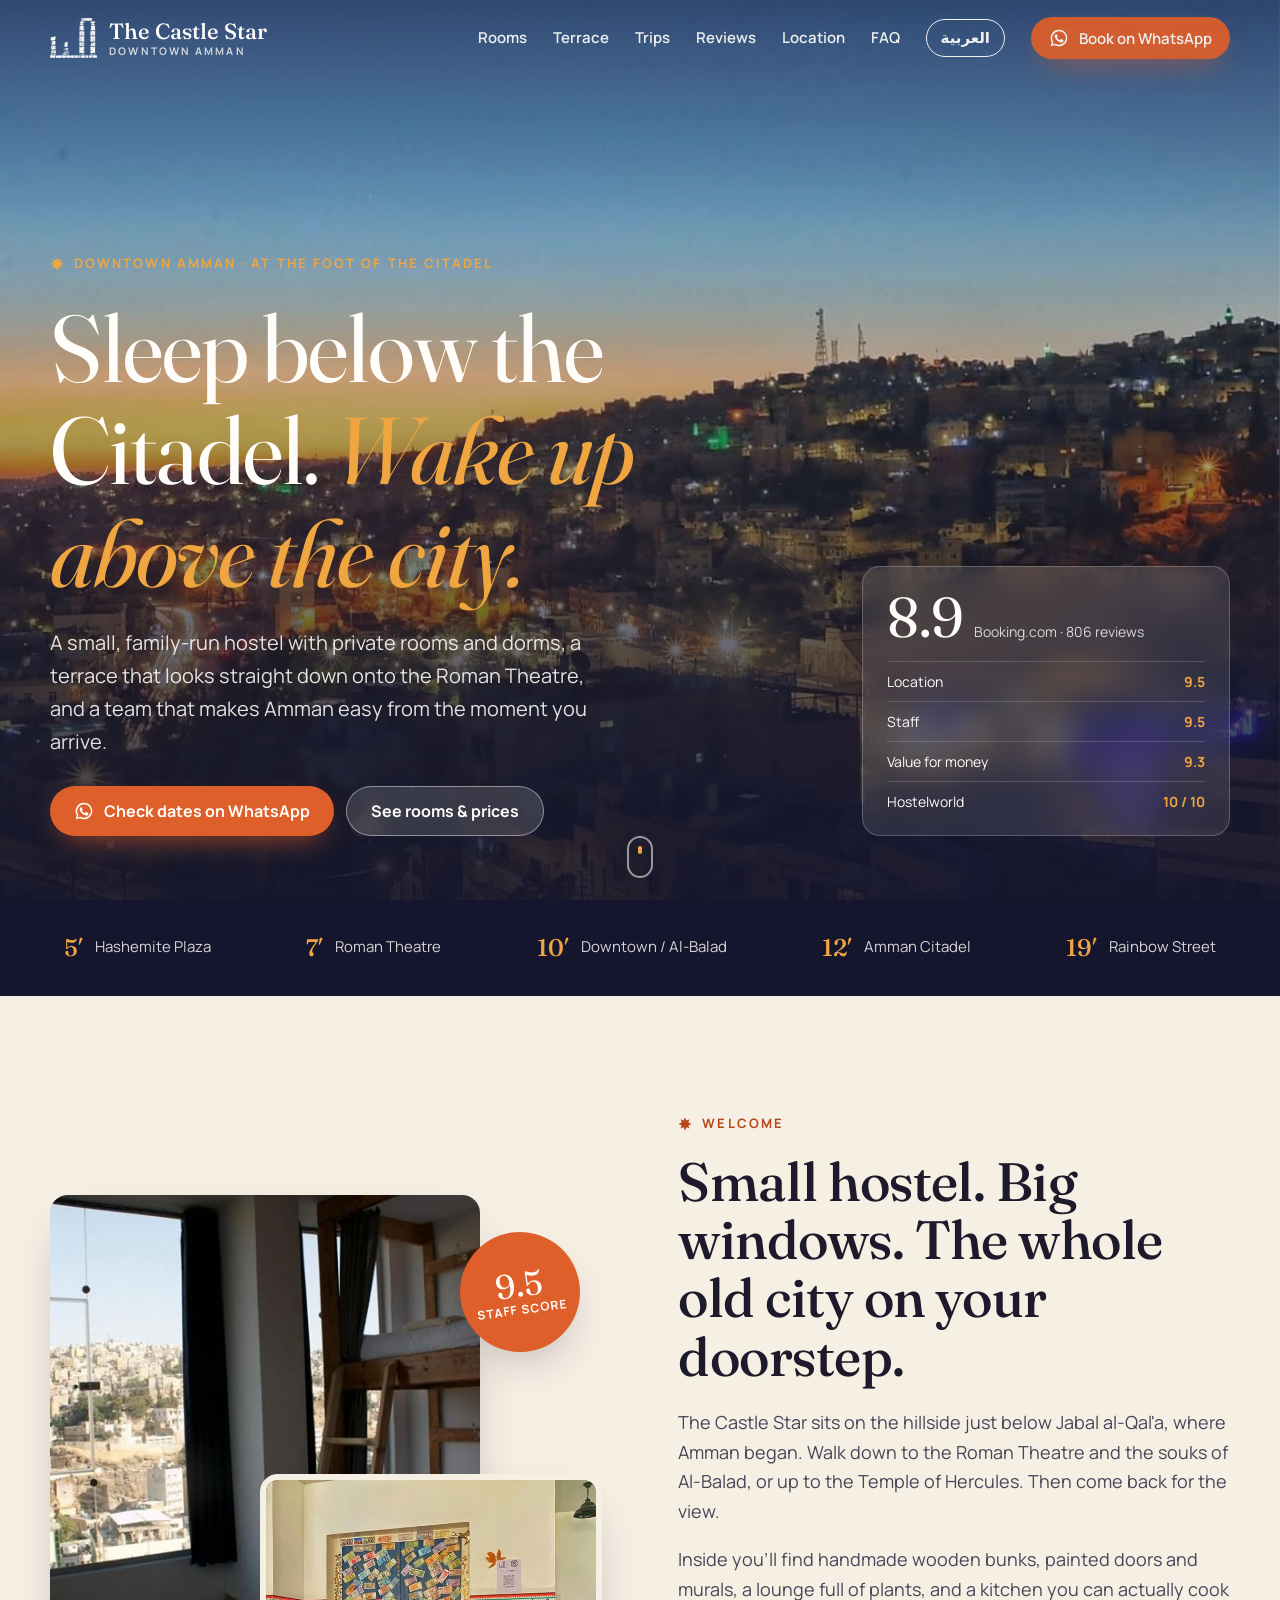
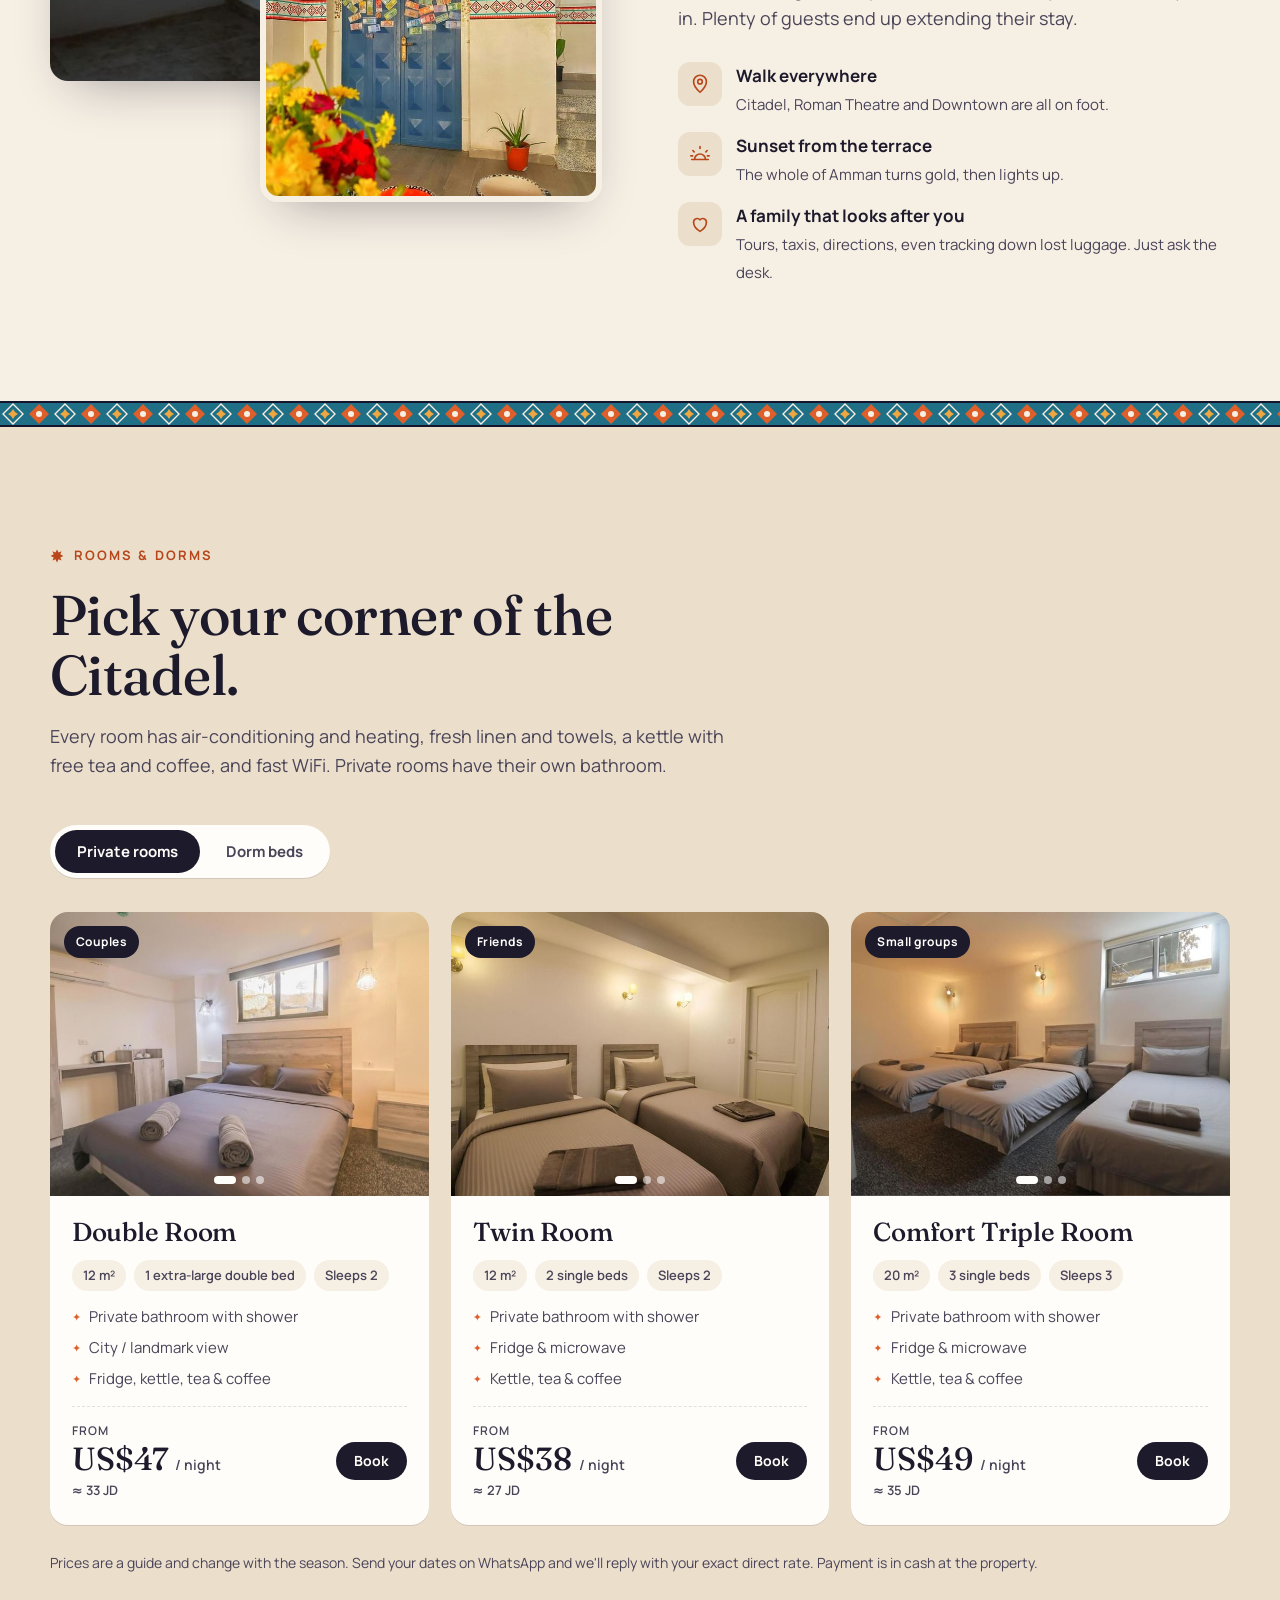
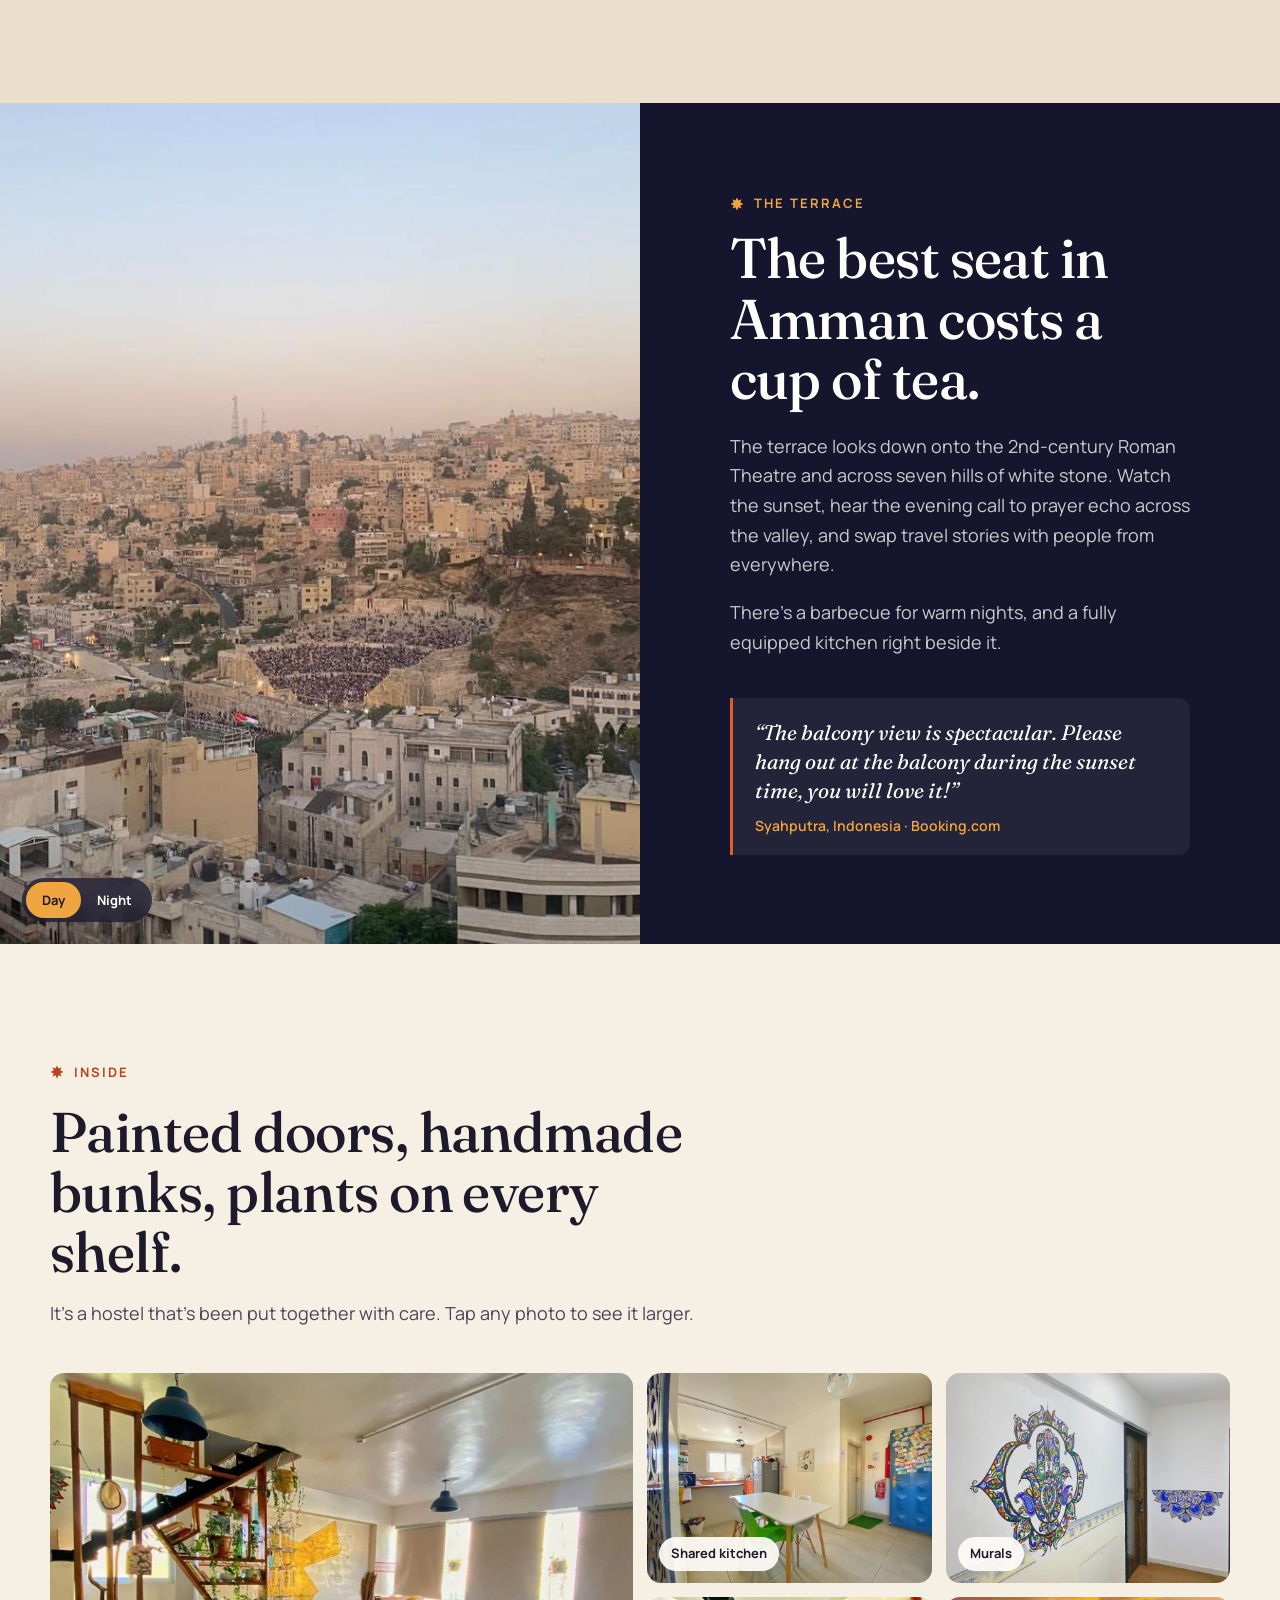
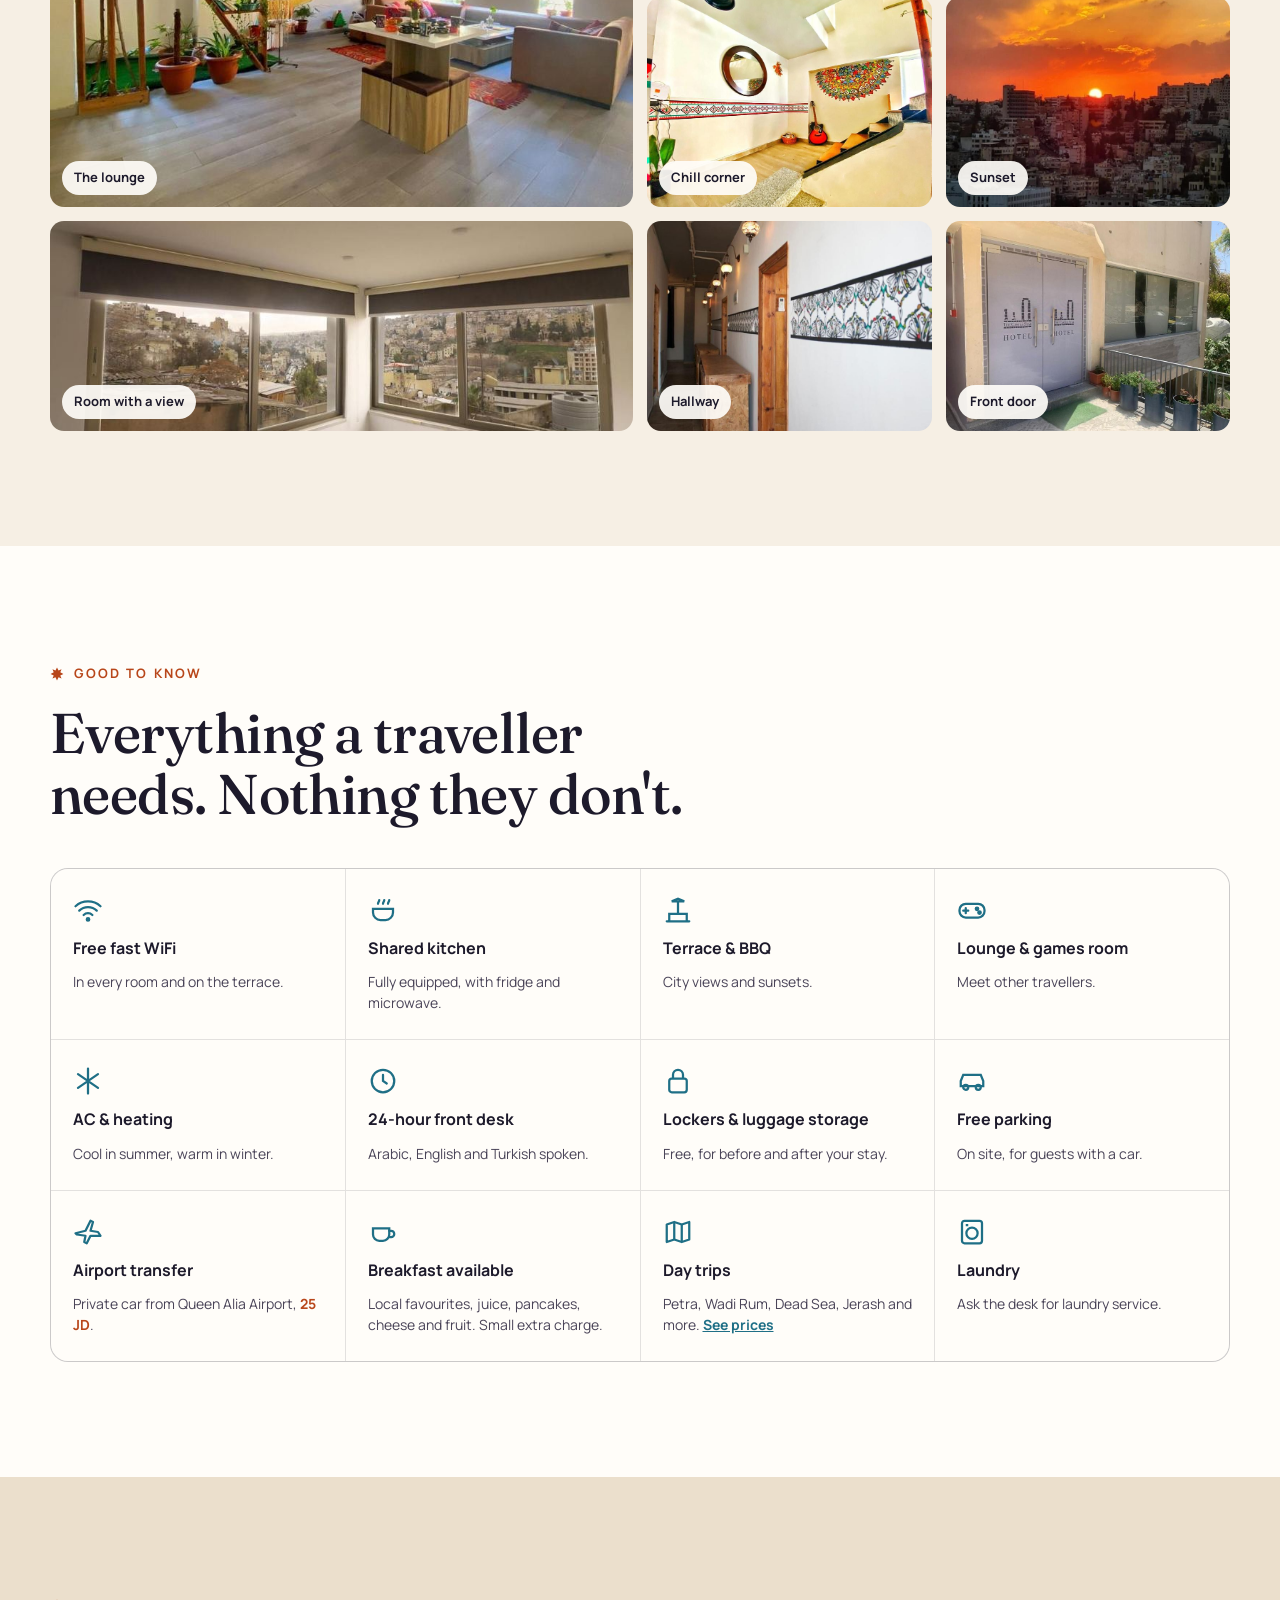
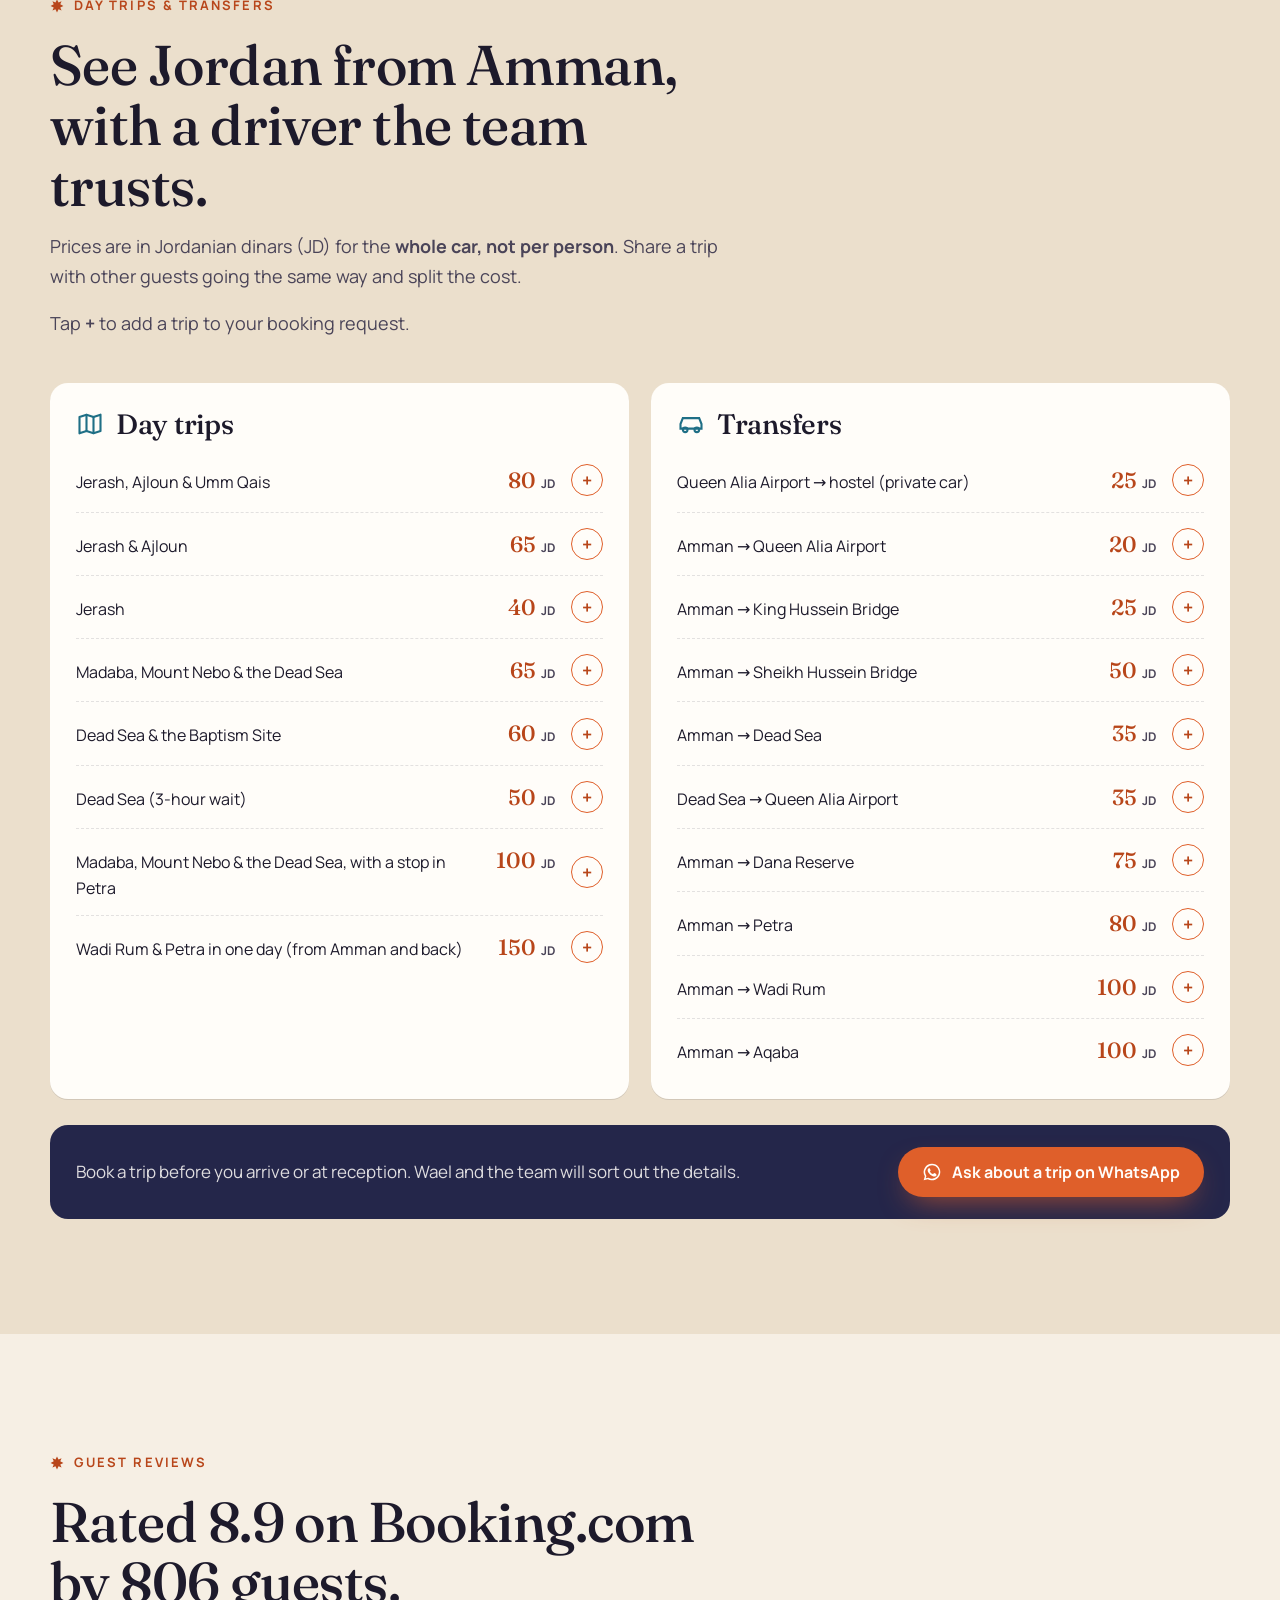
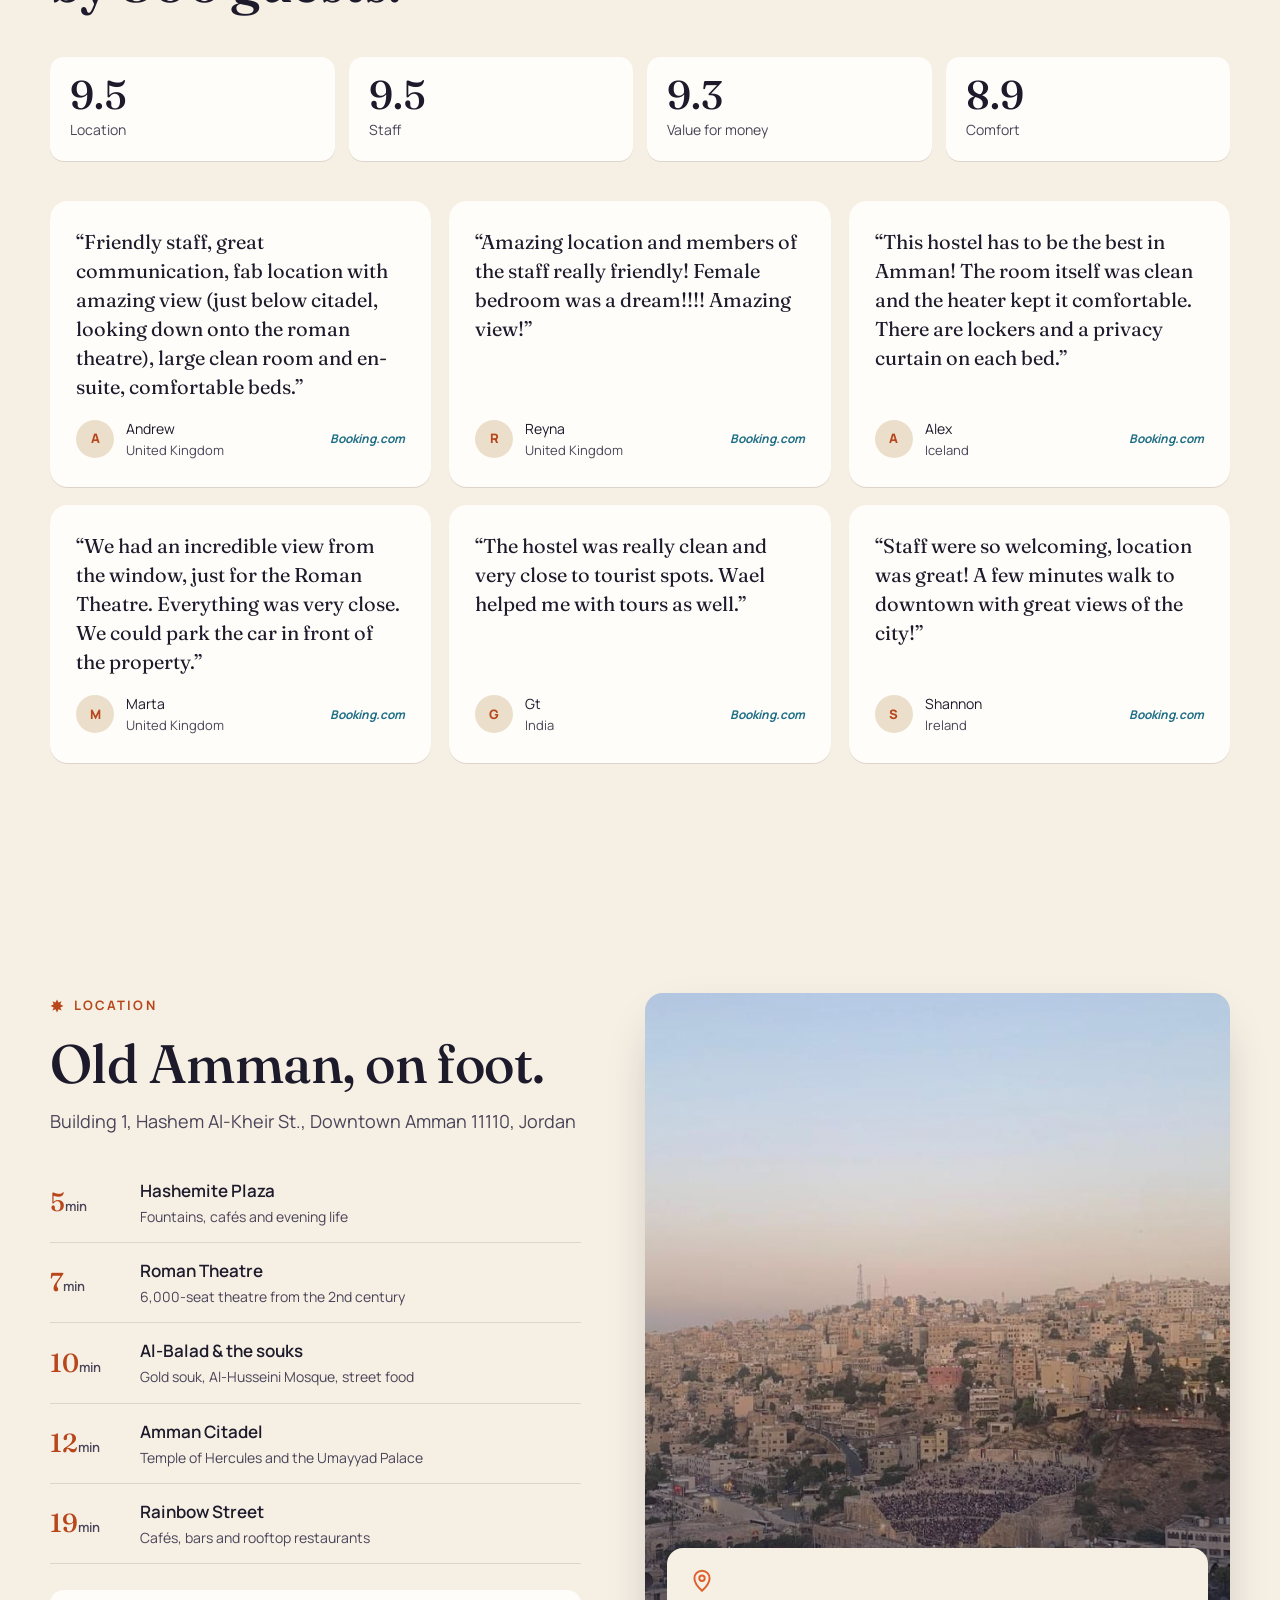
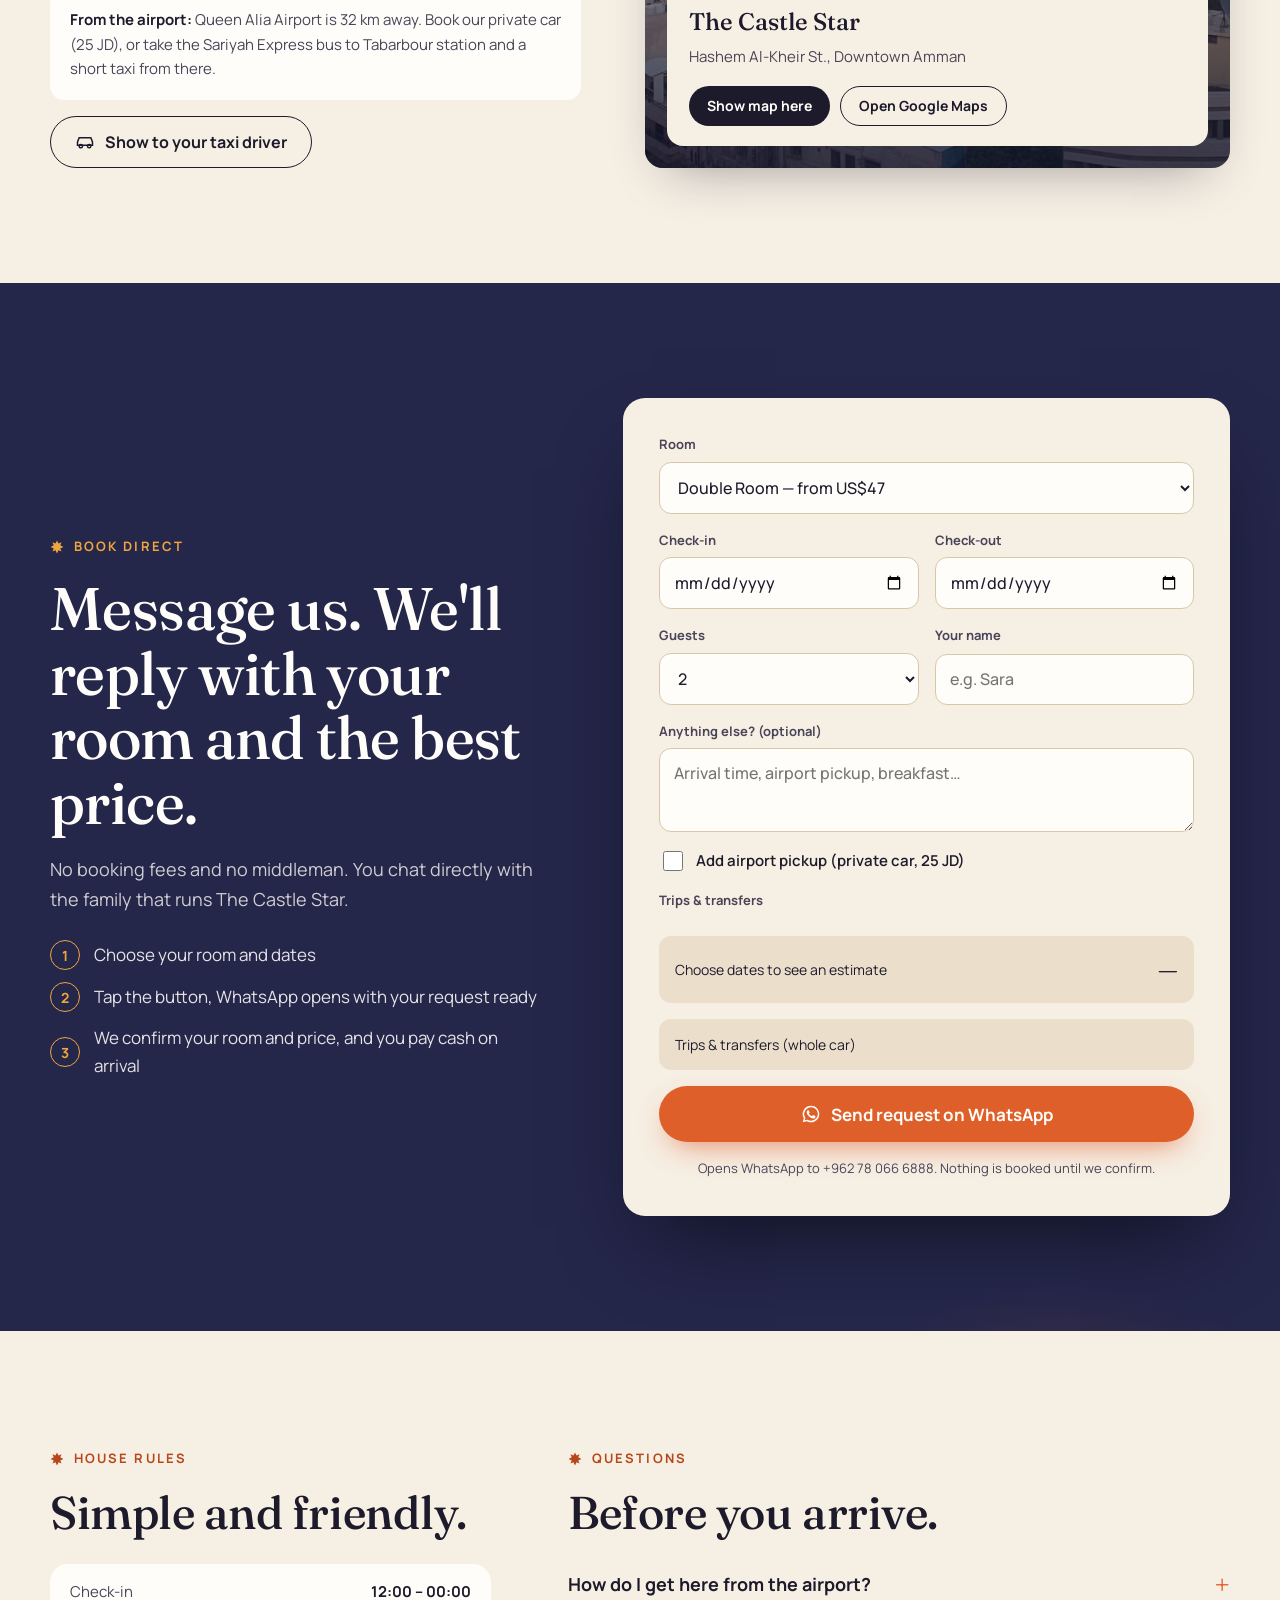
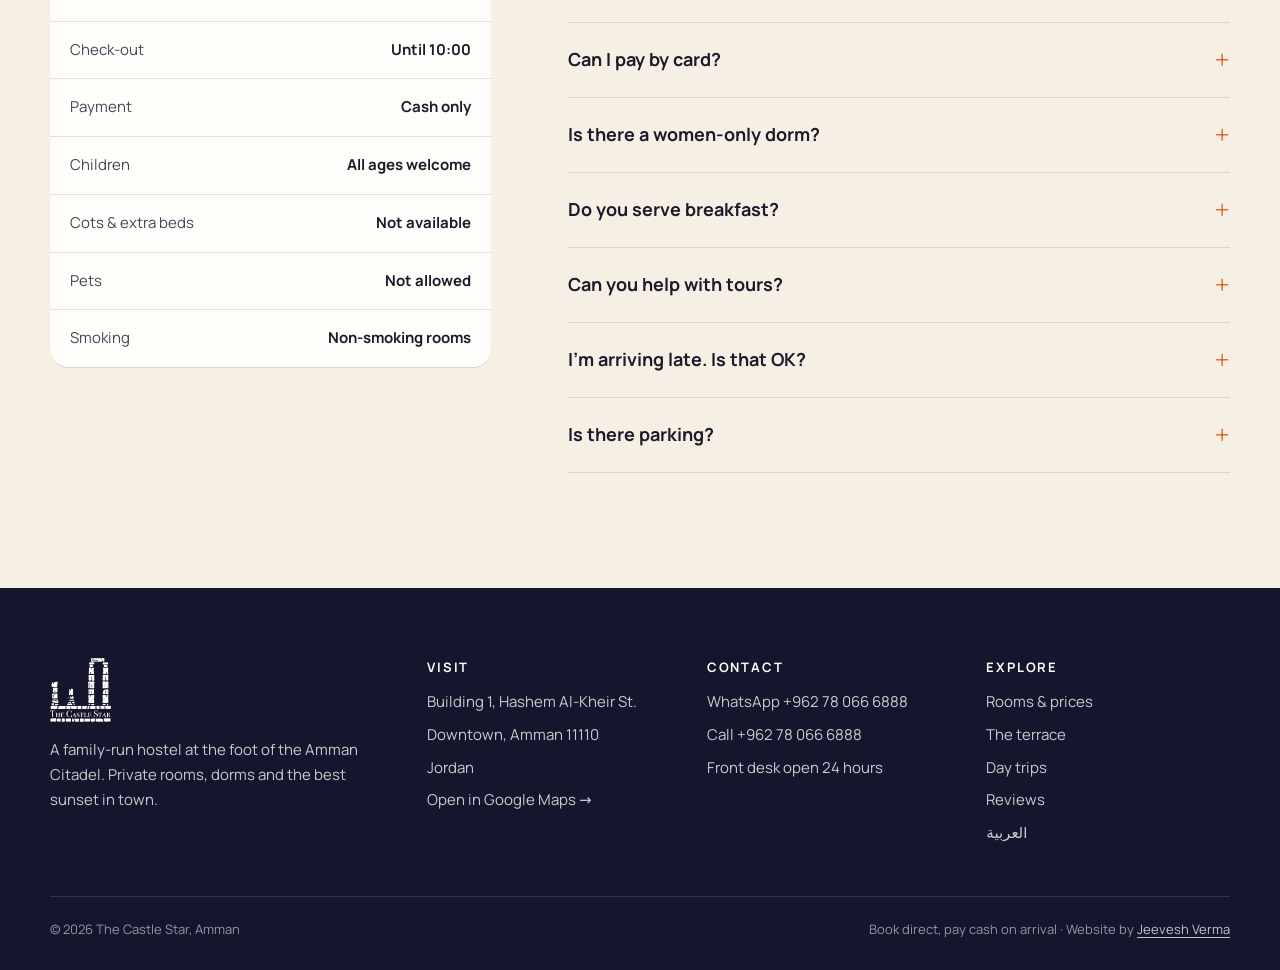
==== commit bf162406: "Add trips to the booking request, and an Arabic taxi card - '+' on every day trip and transfer adds " ====
--- a/index.html
+++ b/index.html
@@ -3,6 +3,8 @@
 <head>
 <meta charset="utf-8">
 <meta name="viewport" content="width=device-width, initial-scale=1">
+<meta http-equiv="Content-Security-Policy" content="default-src 'self'; script-src 'self'; style-src 'self' 'unsafe-inline'; img-src 'self' data:; font-src 'self'; connect-src 'self'; frame-src https://www.google.com; object-src 'none'; base-uri 'self'; form-action 'none'">
+<meta name="referrer" content="strict-origin-when-cross-origin">
 <title>The Castle Star — Hostel at the foot of the Citadel, Downtown Amman</title>
 <meta name="description" content="Family-run hostel in Downtown Amman, steps from the Citadel and Roman Theatre. Private rooms and dorms, rooftop sunset views, shared kitchen. Book direct on WhatsApp.">
 <meta property="og:title" content="The Castle Star — Downtown Amman">
@@ -349,34 +351,35 @@
       <span class="eyebrow"><svg><use href="#i-star"/></svg>Day trips &amp; transfers</span>
       <h2>See Jordan from Amman, with a driver the team trusts.</h2>
       <p>Prices are in Jordanian dinars (JD) for the <b>whole car, not per person</b>. Share a trip with other guests going the same way and split the cost.</p>
+      <p class="trips-hint">Tap <b>+</b> to add a trip to your booking request.</p>
     </div>
     <div class="trips-grid">
       <div class="trip-card reveal">
         <h3><svg><use href="#i-map"/></svg>Day trips</h3>
         <ul class="price-list">
-          <li><span>Jerash, Ajloun &amp; Umm Qais</span><b>80 <small>JD</small></b></li>
-          <li><span>Jerash &amp; Ajloun</span><b>65 <small>JD</small></b></li>
-          <li><span>Jerash</span><b>40 <small>JD</small></b></li>
-          <li><span>Madaba, Mount Nebo &amp; the Dead Sea</span><b>65 <small>JD</small></b></li>
-          <li><span>Dead Sea &amp; the Baptism Site</span><b>60 <small>JD</small></b></li>
-          <li><span>Dead Sea (3-hour wait)</span><b>50 <small>JD</small></b></li>
-          <li><span>Madaba, Mount Nebo &amp; the Dead Sea, with a stop in Petra</span><b>100 <small>JD</small></b></li>
-          <li><span>Wadi Rum &amp; Petra in one day (from Amman and back)</span><b>150 <small>JD</small></b></li>
+          <li><span>Jerash, Ajloun &amp; Umm Qais</span><b>80 <small>JD</small></b><button type="button" class="add-trip" data-trip="Jerash, Ajloun &amp; Umm Qais" data-price="80" aria-pressed="false" aria-label="Add to my request"></button></li>
+          <li><span>Jerash &amp; Ajloun</span><b>65 <small>JD</small></b><button type="button" class="add-trip" data-trip="Jerash &amp; Ajloun" data-price="65" aria-pressed="false" aria-label="Add to my request"></button></li>
+          <li><span>Jerash</span><b>40 <small>JD</small></b><button type="button" class="add-trip" data-trip="Jerash" data-price="40" aria-pressed="false" aria-label="Add to my request"></button></li>
+          <li><span>Madaba, Mount Nebo &amp; the Dead Sea</span><b>65 <small>JD</small></b><button type="button" class="add-trip" data-trip="Madaba, Mount Nebo &amp; the Dead Sea" data-price="65" aria-pressed="false" aria-label="Add to my request"></button></li>
+          <li><span>Dead Sea &amp; the Baptism Site</span><b>60 <small>JD</small></b><button type="button" class="add-trip" data-trip="Dead Sea &amp; the Baptism Site" data-price="60" aria-pressed="false" aria-label="Add to my request"></button></li>
+          <li><span>Dead Sea (3-hour wait)</span><b>50 <small>JD</small></b><button type="button" class="add-trip" data-trip="Dead Sea (3-hour wait)" data-price="50" aria-pressed="false" aria-label="Add to my request"></button></li>
+          <li><span>Madaba, Mount Nebo &amp; the Dead Sea, with a stop in Petra</span><b>100 <small>JD</small></b><button type="button" class="add-trip" data-trip="Madaba, Mount Nebo &amp; the Dead Sea, with a stop in Petra" data-price="100" aria-pressed="false" aria-label="Add to my request"></button></li>
+          <li><span>Wadi Rum &amp; Petra in one day (from Amman and back)</span><b>150 <small>JD</small></b><button type="button" class="add-trip" data-trip="Wadi Rum &amp; Petra in one day (from Amman and back)" data-price="150" aria-pressed="false" aria-label="Add to my request"></button></li>
         </ul>
       </div>
       <div class="trip-card reveal">
         <h3><svg><use href="#i-car"/></svg>Transfers</h3>
         <ul class="price-list">
-          <li><span>Queen Alia Airport → hostel (private car)</span><b>25 <small>JD</small></b></li>
-          <li><span>Amman → Queen Alia Airport</span><b>20 <small>JD</small></b></li>
-          <li><span>Amman → King Hussein Bridge</span><b>25 <small>JD</small></b></li>
-          <li><span>Amman → Sheikh Hussein Bridge</span><b>50 <small>JD</small></b></li>
-          <li><span>Amman → Dead Sea</span><b>35 <small>JD</small></b></li>
-          <li><span>Dead Sea → Queen Alia Airport</span><b>35 <small>JD</small></b></li>
-          <li><span>Amman → Dana Reserve</span><b>75 <small>JD</small></b></li>
-          <li><span>Amman → Petra</span><b>80 <small>JD</small></b></li>
-          <li><span>Amman → Wadi Rum</span><b>100 <small>JD</small></b></li>
-          <li><span>Amman → Aqaba</span><b>100 <small>JD</small></b></li>
+          <li><span>Queen Alia Airport → hostel (private car)</span><b>25 <small>JD</small></b><button type="button" class="add-trip" data-trip="Queen Alia Airport → hostel (private car)" data-price="25" aria-pressed="false" aria-label="Add to my request"></button></li>
+          <li><span>Amman → Queen Alia Airport</span><b>20 <small>JD</small></b><button type="button" class="add-trip" data-trip="Amman → Queen Alia Airport" data-price="20" aria-pressed="false" aria-label="Add to my request"></button></li>
+          <li><span>Amman → King Hussein Bridge</span><b>25 <small>JD</small></b><button type="button" class="add-trip" data-trip="Amman → King Hussein Bridge" data-price="25" aria-pressed="false" aria-label="Add to my request"></button></li>
+          <li><span>Amman → Sheikh Hussein Bridge</span><b>50 <small>JD</small></b><button type="button" class="add-trip" data-trip="Amman → Sheikh Hussein Bridge" data-price="50" aria-pressed="false" aria-label="Add to my request"></button></li>
+          <li><span>Amman → Dead Sea</span><b>35 <small>JD</small></b><button type="button" class="add-trip" data-trip="Amman → Dead Sea" data-price="35" aria-pressed="false" aria-label="Add to my request"></button></li>
+          <li><span>Dead Sea → Queen Alia Airport</span><b>35 <small>JD</small></b><button type="button" class="add-trip" data-trip="Dead Sea → Queen Alia Airport" data-price="35" aria-pressed="false" aria-label="Add to my request"></button></li>
+          <li><span>Amman → Dana Reserve</span><b>75 <small>JD</small></b><button type="button" class="add-trip" data-trip="Amman → Dana Reserve" data-price="75" aria-pressed="false" aria-label="Add to my request"></button></li>
+          <li><span>Amman → Petra</span><b>80 <small>JD</small></b><button type="button" class="add-trip" data-trip="Amman → Petra" data-price="80" aria-pressed="false" aria-label="Add to my request"></button></li>
+          <li><span>Amman → Wadi Rum</span><b>100 <small>JD</small></b><button type="button" class="add-trip" data-trip="Amman → Wadi Rum" data-price="100" aria-pressed="false" aria-label="Add to my request"></button></li>
+          <li><span>Amman → Aqaba</span><b>100 <small>JD</small></b><button type="button" class="add-trip" data-trip="Amman → Aqaba" data-price="100" aria-pressed="false" aria-label="Add to my request"></button></li>
         </ul>
       </div>
     </div>
@@ -426,6 +429,7 @@
         <li><b>19<small>min</small></b><span>Rainbow Street<em>Cafés, bars and rooftop restaurants</em></span></li>
       </ul>
       <div class="arrive"><b>From the airport:</b> Queen Alia Airport is 32 km away. Book our private car (25 JD), or take the Sariyah Express bus to Tabarbour station and a short taxi from there.</div>
+      <button type="button" class="btn btn-ghost-dark taxi-btn" id="taxiBtn"><svg><use href="#i-car"/></svg>Show to your taxi driver</button>
     </div>
     <div class="map reveal" id="map" data-src="https://www.google.com/maps?q=The%20Castle%20Star%20Hotel%2C%20Hashem%20Al-Kheir%20St%2C%20Amman%2C%20Jordan&amp;z=16&amp;output=embed">
       <img src="assets/img/view-day.jpg" alt="Downtown Amman and the Roman Theatre seen from The Castle Star" loading="lazy" width="675" height="900">
@@ -460,7 +464,7 @@
       data-t-hello="Hello The Castle Star! I'd like to book:"
       data-t-room="Room" data-t-in="Check-in" data-t-out="Check-out" data-t-nights="nights" data-t-guests="Guests"
       data-t-name="Name" data-t-note="Note" data-t-est="Estimated" data-t-err="Please choose your check-in and check-out dates."
-      data-t-pick="Choose dates to see an estimate" data-t-per="per night" data-t-pickup="Airport pickup: yes please" data-t-bed="bed">
+      data-t-pick="Choose dates to see an estimate" data-t-per="per night" data-t-pickup="Airport pickup: yes please" data-t-trips="Trips &amp; transfers" data-t-jd="JD" data-t-bed="bed">
       <label class="full">Room
         <select name="room" id="room">
           <option value="Double Room" data-price="47" data-unit="room">Double Room — from US$47</option>
@@ -480,7 +484,9 @@
       <label>Your name<input type="text" name="name" id="name" autocomplete="name" placeholder="e.g. Sara"></label>
       <label class="full">Anything else? (optional)<textarea name="note" id="note" placeholder="Arrival time, airport pickup, breakfast…"></textarea></label>
       <label class="check full"><input type="checkbox" id="pickup"> Add airport pickup (private car, 25 JD)</label>
+      <div class="trips-added full" id="tripsAdded" data-remove="Remove" aria-live="polite" hidden><span class="lbl">Trips &amp; transfers</span><ul></ul></div>
       <div class="summary"><span id="sumText">Choose dates to see an estimate</span><b id="sumPrice">—</b></div>
+      <div class="summary trips-sum" id="tripSum" hidden><span>Trips &amp; transfers (whole car)</span><b></b></div>
       <p class="err" id="err" role="alert"></p>
       <button class="btn btn-wa" type="submit"><svg><use href="#i-wa"/></svg>Send request on WhatsApp</button>
       <p class="fine">Opens WhatsApp to +962 78 066 6888. Nothing is booked until we confirm.</p>
@@ -519,6 +525,18 @@
 </section>
 </main>
 
+<dialog class="taxi" id="taxi" aria-labelledby="taxiFor">
+  <p class="taxi-for" id="taxiFor">Show this to your driver</p>
+  <div class="taxi-ar" lang="ar" dir="rtl">
+    <p class="t1">من فضلك خذني إلى</p>
+    <p class="t2">فندق ذا كاسل ستار <span dir="ltr">(The Castle Star)</span></p>
+    <p class="t3">مبنى 1، شارع هاشم الخير، وسط البلد، عمّان</p>
+    <p class="t4">أسفل جبل القلعة، بالقرب من المدرج الروماني</p>
+  </div>
+  <a class="taxi-tel" href="tel:+962780666888" dir="ltr">+962 78 066 6888</a>
+  <button type="button" class="btn btn-dark" id="taxiClose">Close</button>
+</dialog>
+
 <footer class="site-footer">
   <div class="wrap">
     <div class="foot-grid">
--- a/assets/css/style.css
+++ b/assets/css/style.css
@@ -478,3 +478,38 @@
 
 @media (prefers-reduced-motion: reduce) { .hero-cue::after { animation: none; } }
 @media (max-width: 640px) { .hero-cue { display: none; } }
+
+/* add day trips & transfers to the booking request */
+.price-list li span { flex: 1; }
+.add-trip { flex: none; align-self: center; width: 32px; height: 32px; border-radius: 50%; border: 1.5px solid var(--ember); background: transparent; color: var(--ember-deep); font: 700 18px/1 var(--body); cursor: pointer; display: grid; place-items: center; transition: background .15s, color .15s; }
+.add-trip::before { content: "+"; }
+.add-trip:hover { background: rgba(223, 95, 42, .1); }
+.add-trip[aria-pressed="true"] { background: var(--ember); color: var(--white); }
+.add-trip[aria-pressed="true"]::before { content: "✓"; font-size: 15px; }
+.trips-added { grid-column: 1 / -1; display: grid; gap: 8px; }
+.trips-added .lbl { font-size: 13px; font-weight: 700; color: var(--ink-soft); }
+.trips-added ul { list-style: none; margin: 0; padding: 0; display: grid; gap: 6px; }
+.trips-added li { display: flex; align-items: center; gap: 10px; background: var(--white); border: 1px solid var(--line); border-radius: 10px; padding: 8px 8px 8px 14px; font-size: 14.5px; }
+html[dir="rtl"] .trips-added li { padding: 8px 14px 8px 8px; }
+.trips-added li span { flex: 1; }
+.trips-added li b { white-space: nowrap; color: var(--ember-deep); }
+.trips-added li button { width: 30px; height: 30px; border-radius: 50%; border: 0; background: var(--stone); font-size: 18px; line-height: 1; cursor: pointer; }
+.trips-added li button:hover { background: var(--stone-deep); }
+.form .summary.trips-sum b { font-size: 20px; }
+
+/* taxi card */
+.taxi-btn { margin-top: 16px; }
+.taxi { border: 0; border-radius: 22px; padding: 28px 26px; width: min(560px, calc(100vw - 32px)); background: var(--white); color: var(--ink); text-align: center; box-shadow: 0 30px 80px -30px rgba(0,0,0,.6); }
+.taxi::backdrop { background: rgba(21, 22, 46, .82); }
+.taxi[open] { display: grid; gap: 18px; justify-items: center; }
+.taxi-for { margin: 0; font-size: 13px; font-weight: 700; letter-spacing: .14em; text-transform: uppercase; color: var(--ink-soft); }
+.taxi-ar { display: grid; gap: 8px; font-family: "IBM Plex Sans Arabic", var(--body); }
+.taxi-ar p { margin: 0; }
+.taxi-ar .t1 { font-size: 20px; color: var(--ink-soft); }
+.taxi-ar .t2 { font-family: "Reem Kufi", "IBM Plex Sans Arabic", sans-serif; font-size: clamp(30px, 8vw, 42px); line-height: 1.25; color: var(--night); }
+.taxi-ar .t2 span { display: block; font-family: var(--display); font-size: 18px; color: var(--ink-soft); }
+.taxi-ar .t3 { font-size: clamp(22px, 5.6vw, 28px); font-weight: 700; line-height: 1.45; }
+.taxi-ar .t4 { font-size: clamp(18px, 4.6vw, 22px); color: var(--ink-soft); }
+.taxi-tel { font-size: 22px; font-weight: 700; color: var(--ember-deep); text-decoration: none; }
+
+.trips-hint { margin-top: 6px; font-size: 15px; color: var(--ink-soft); }
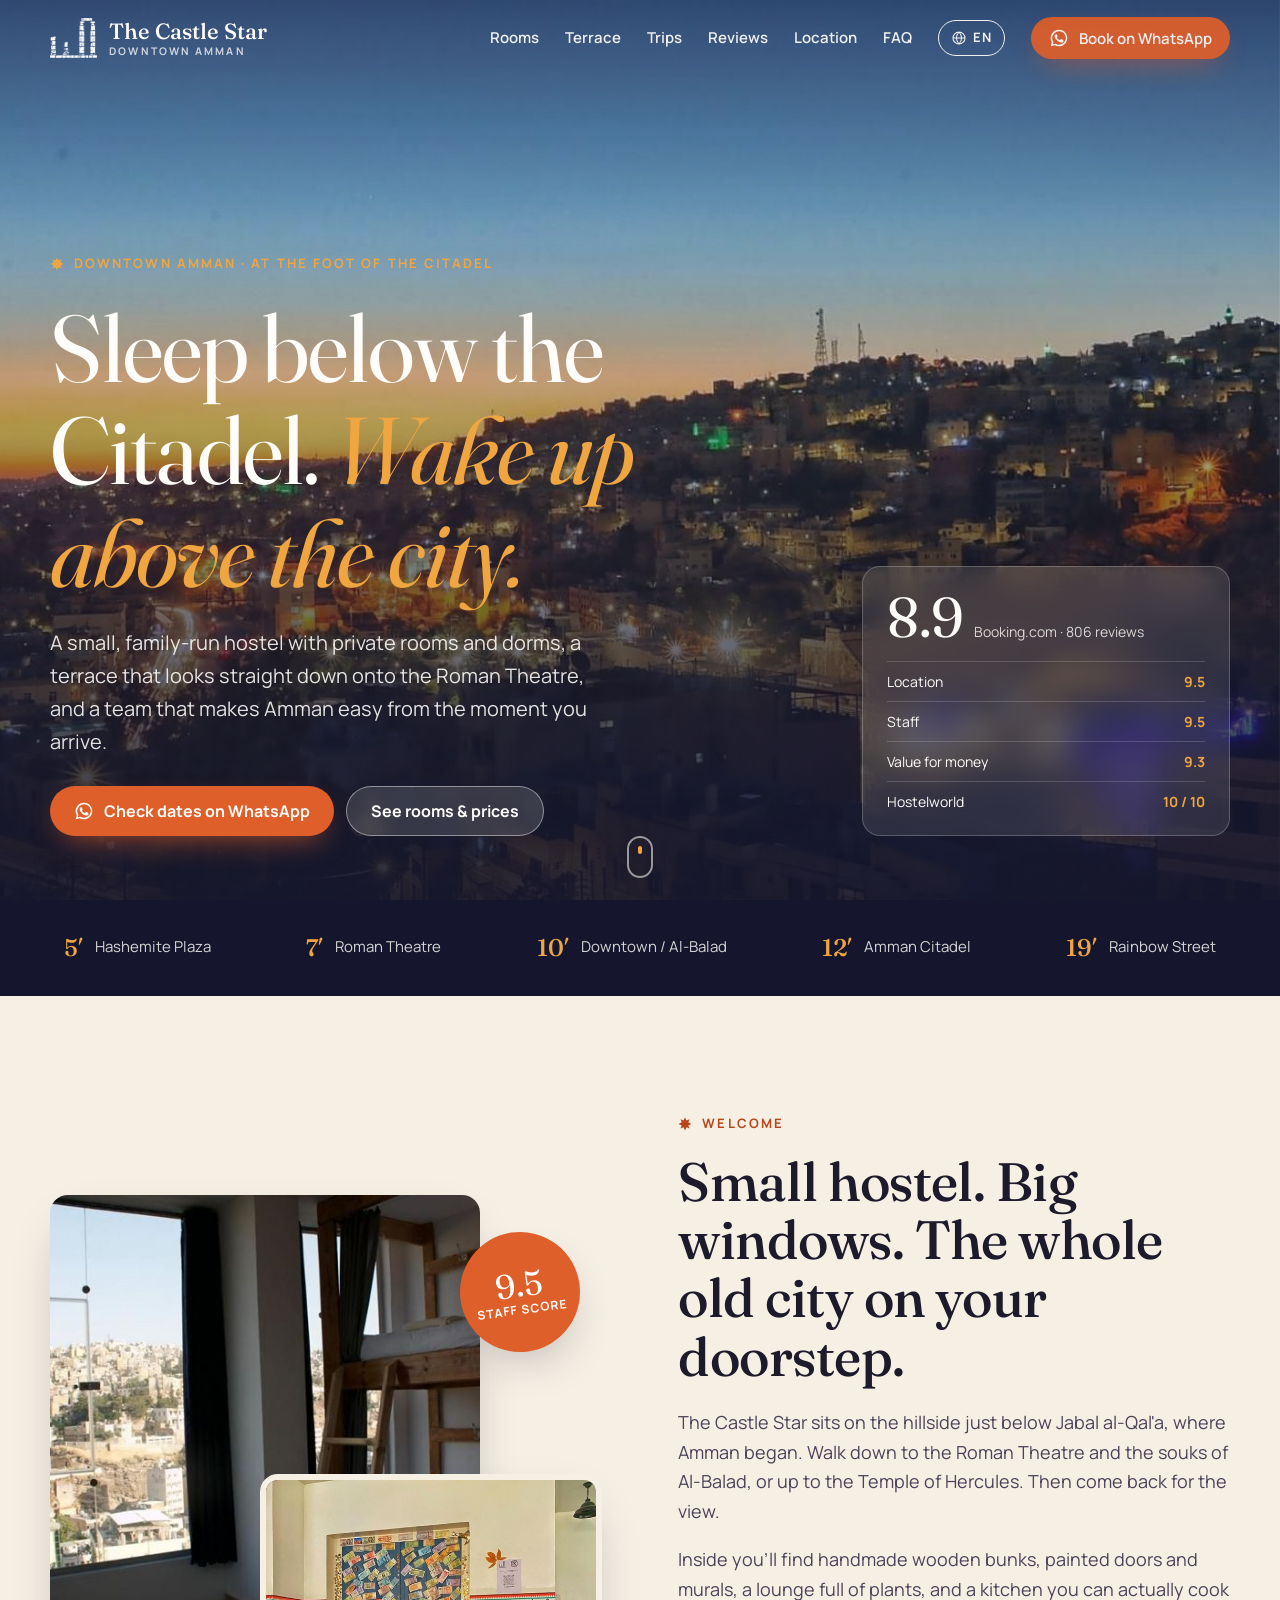
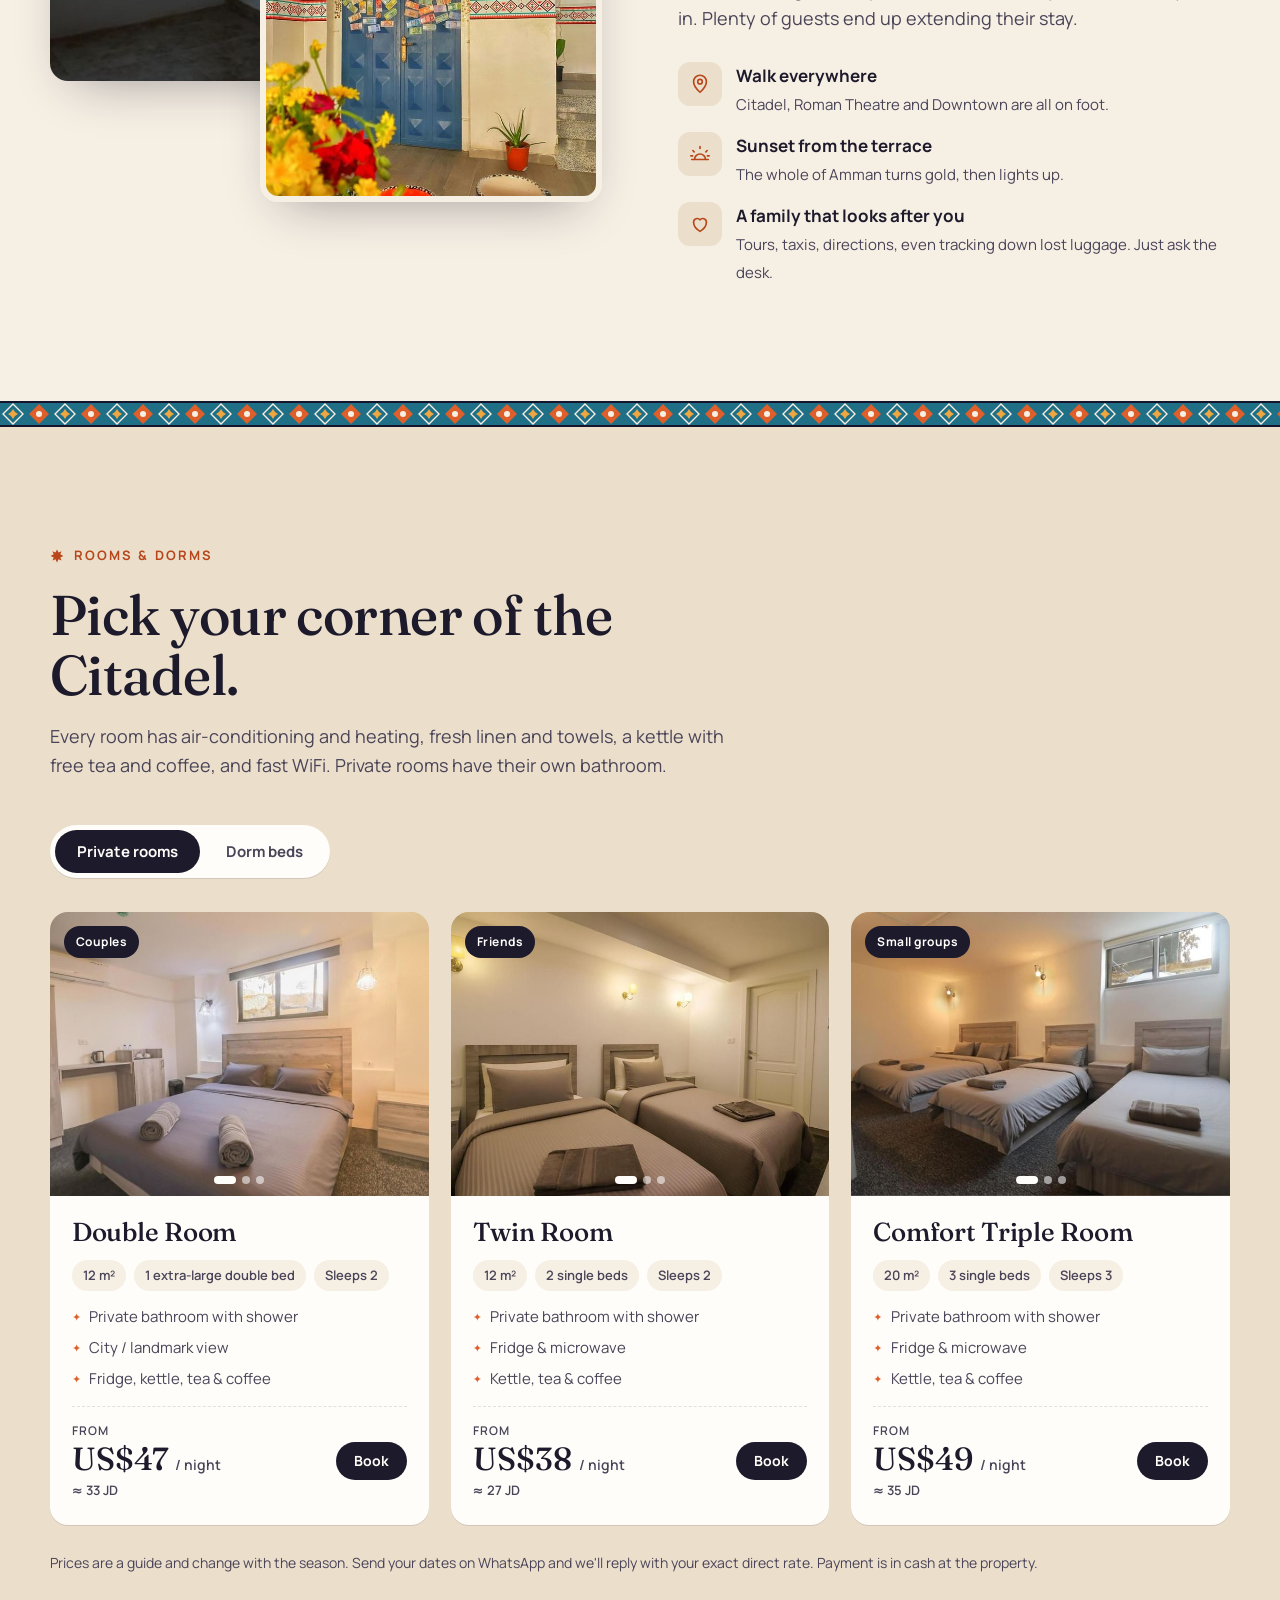
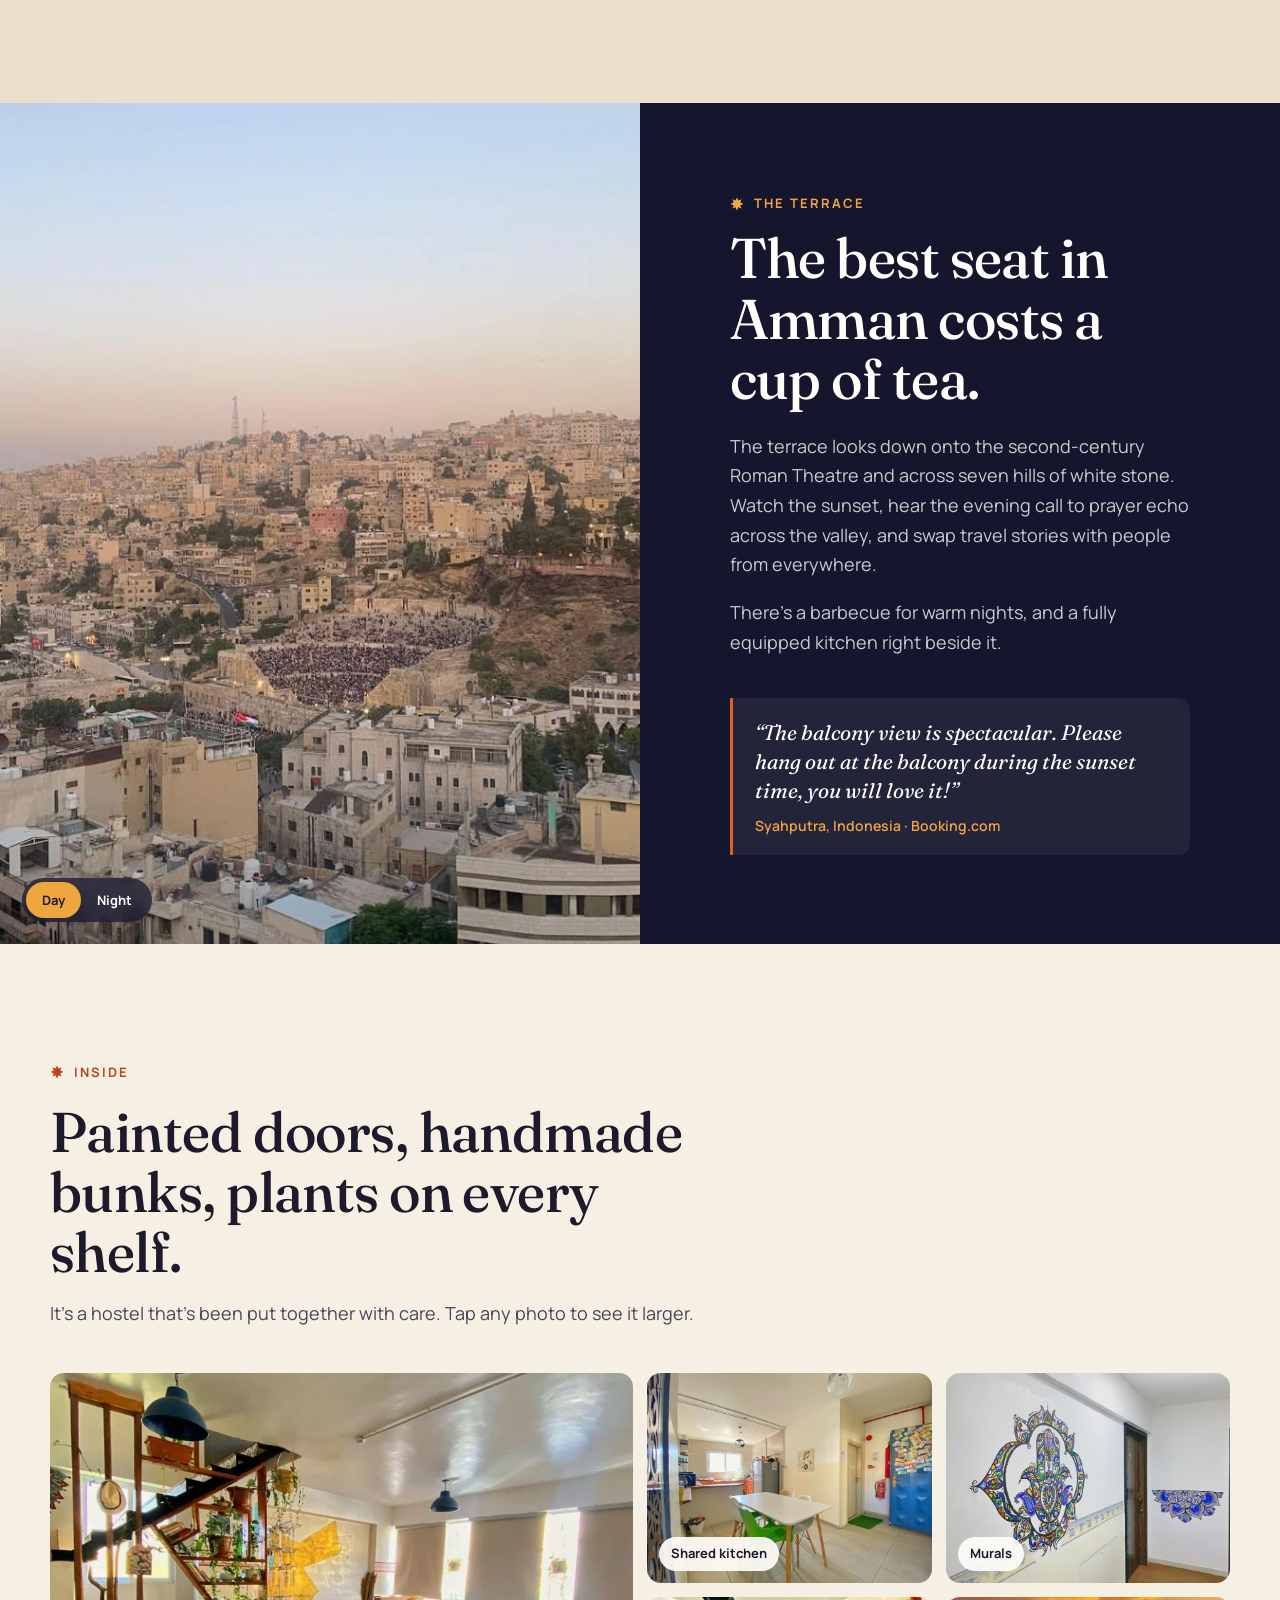
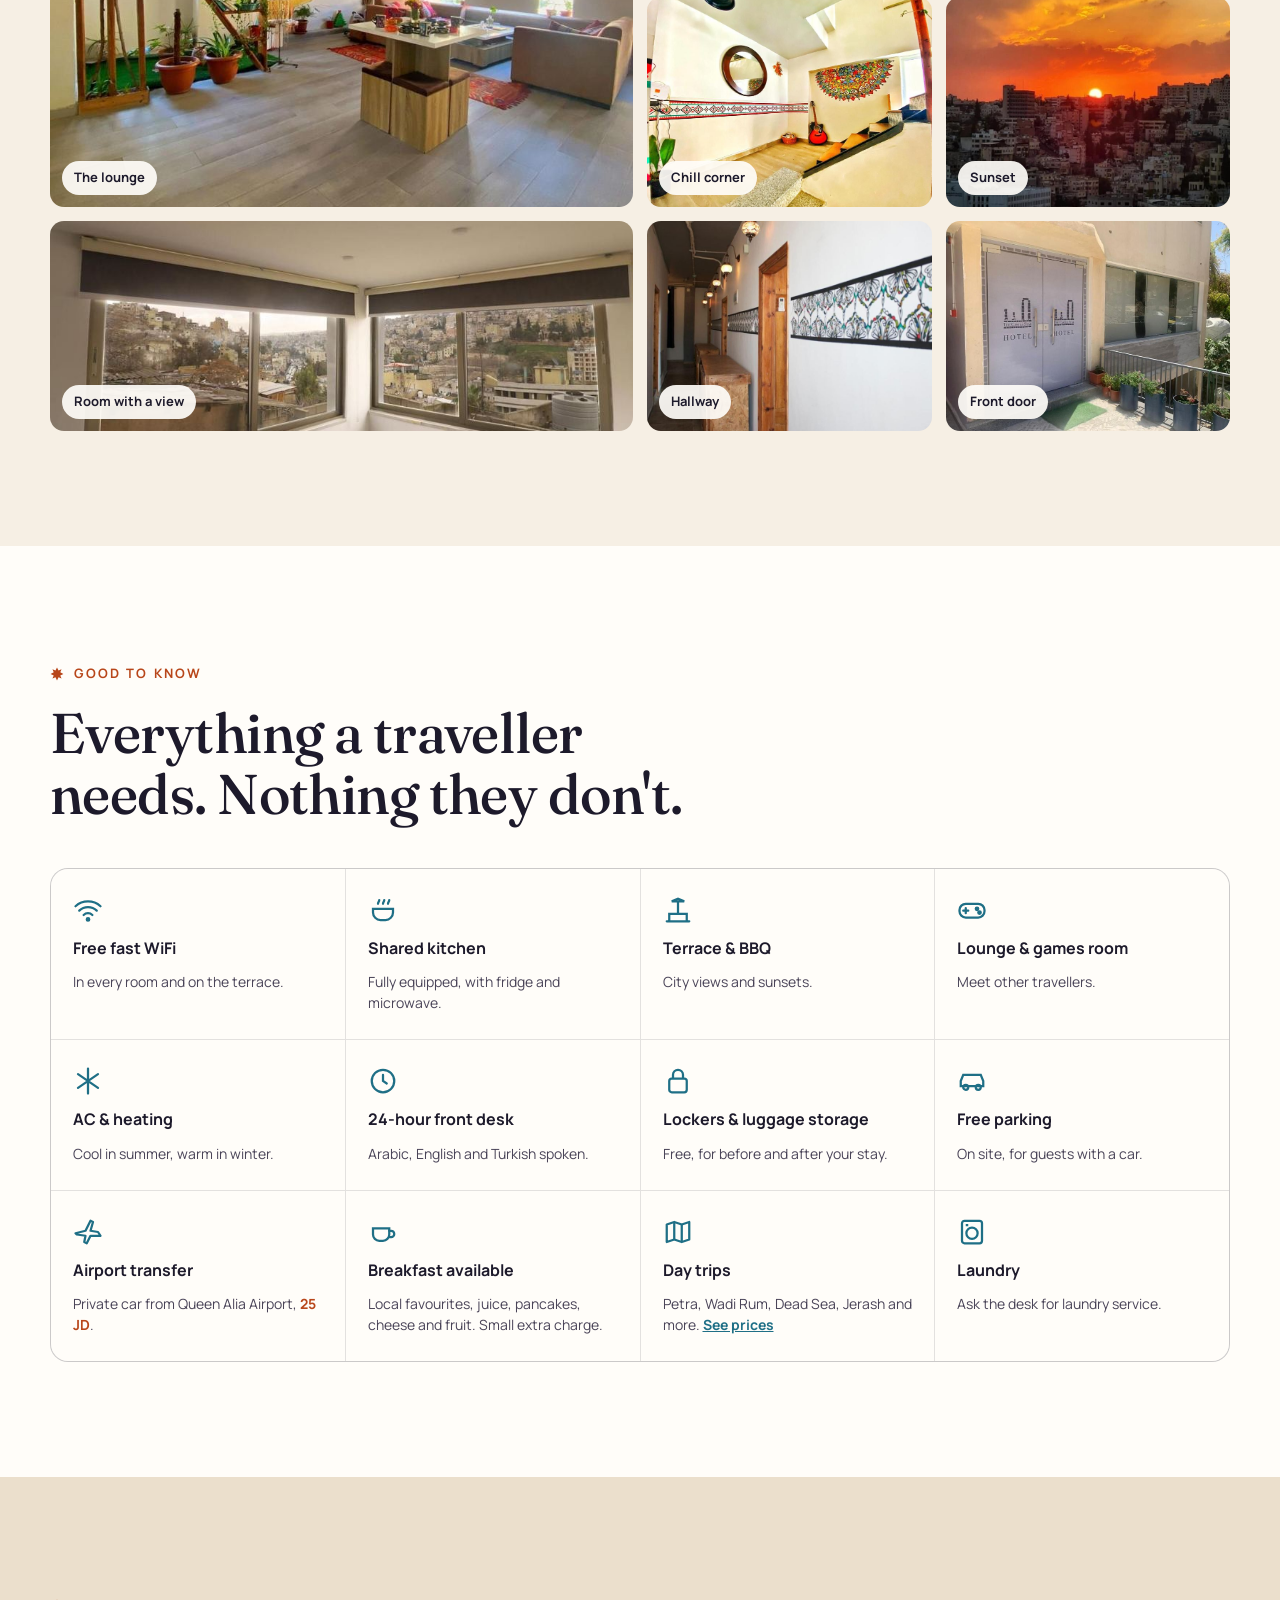
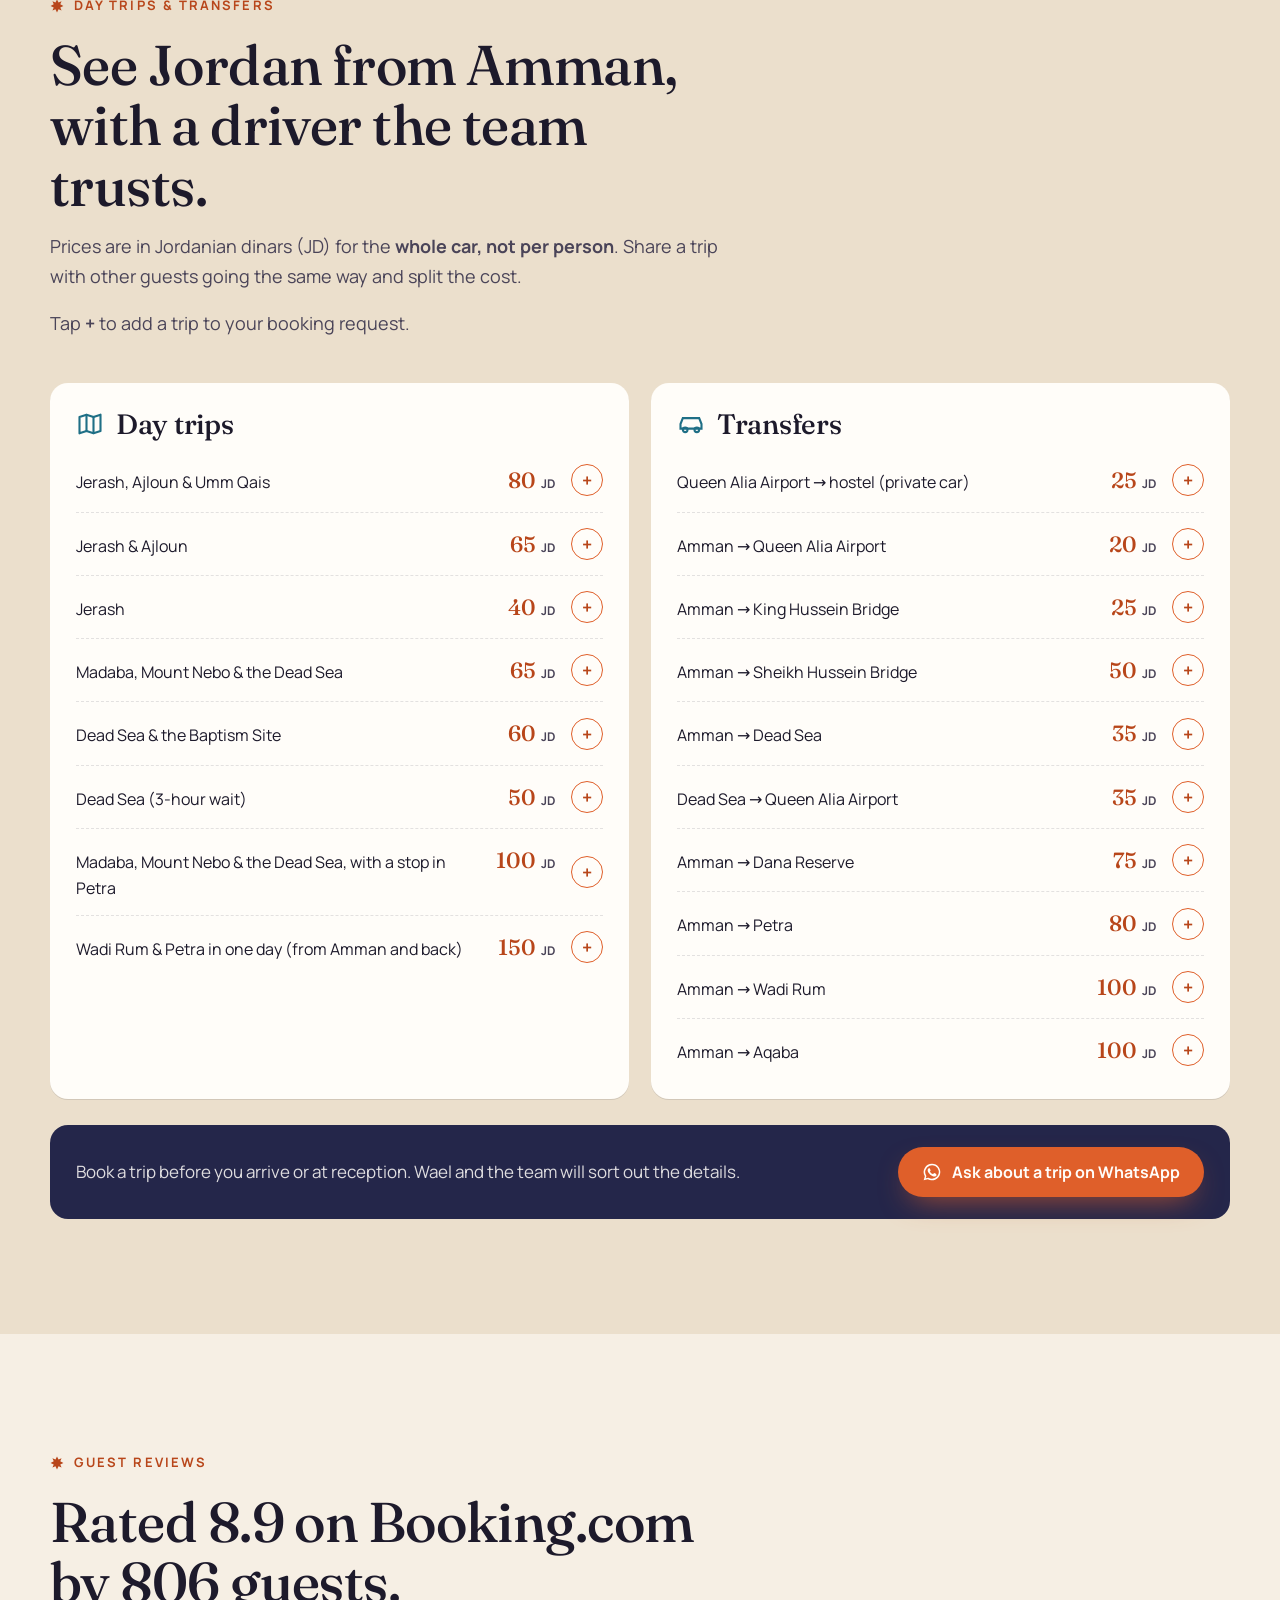
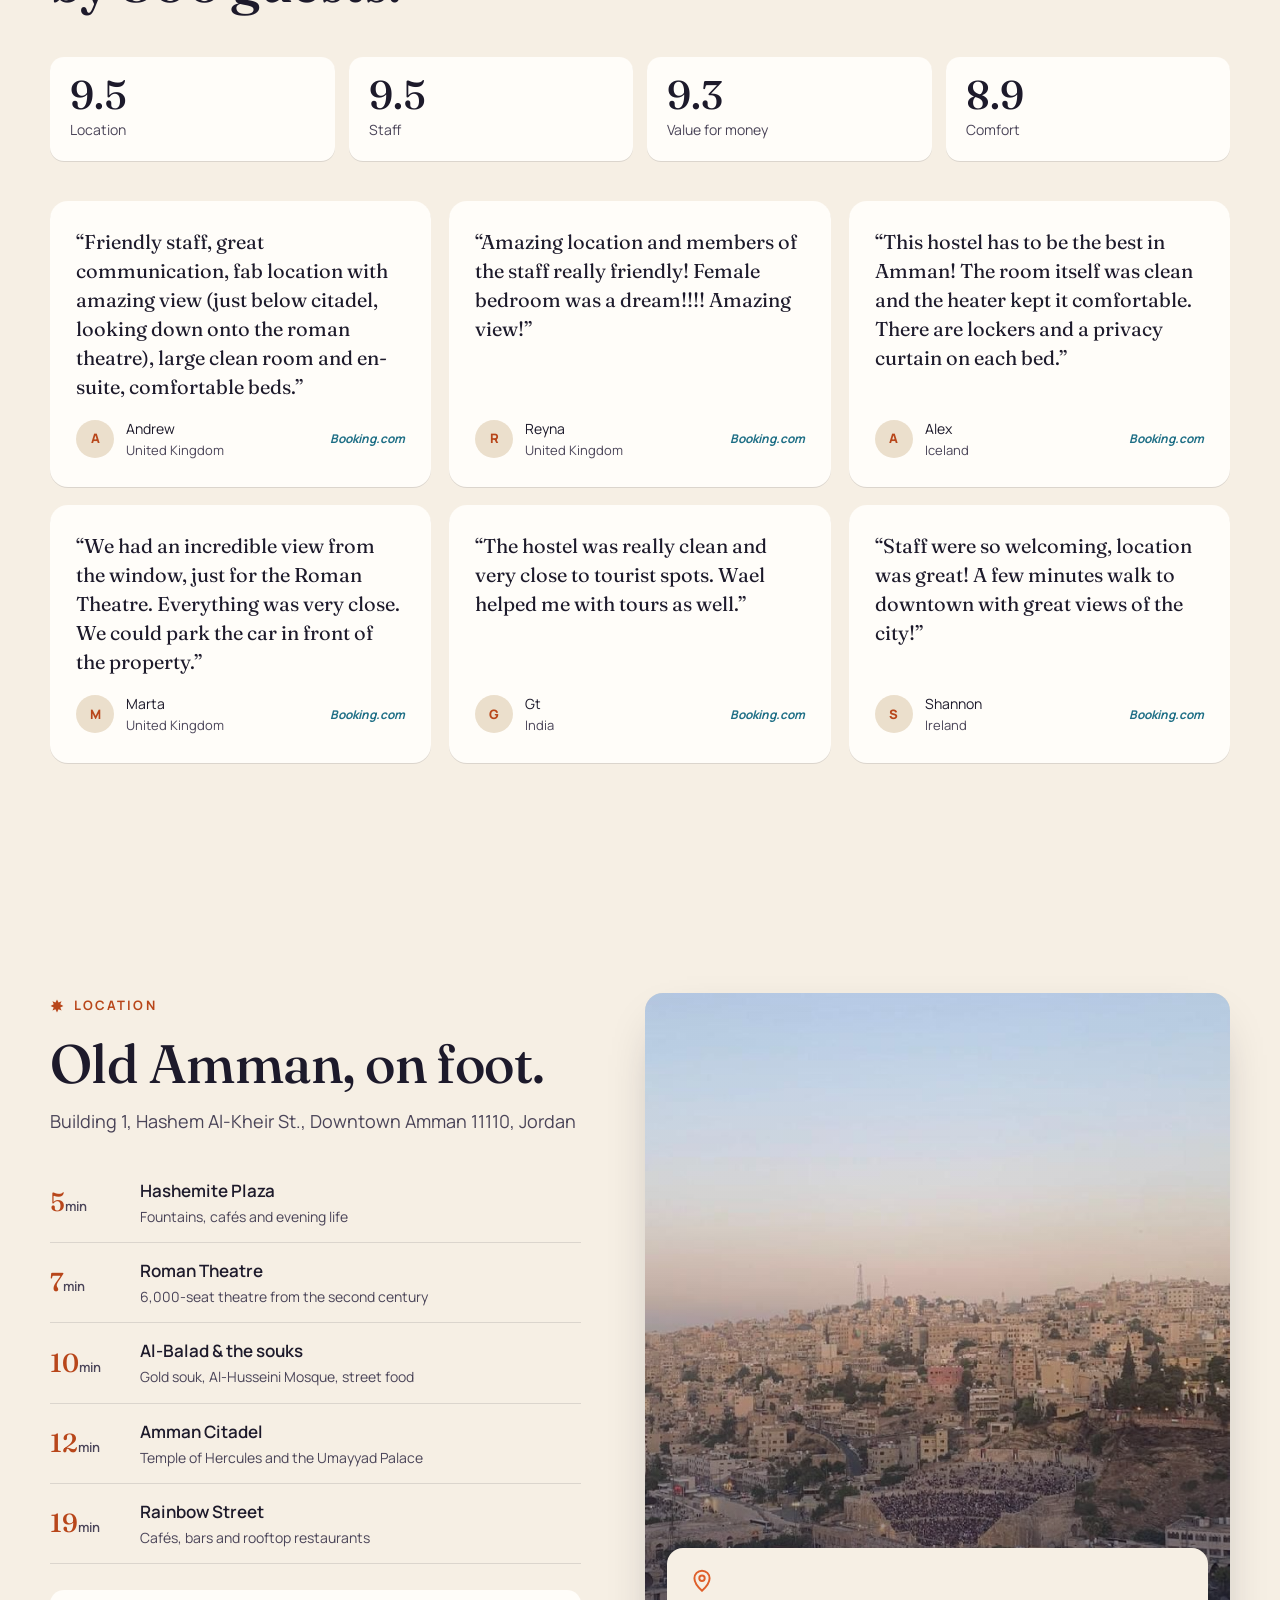
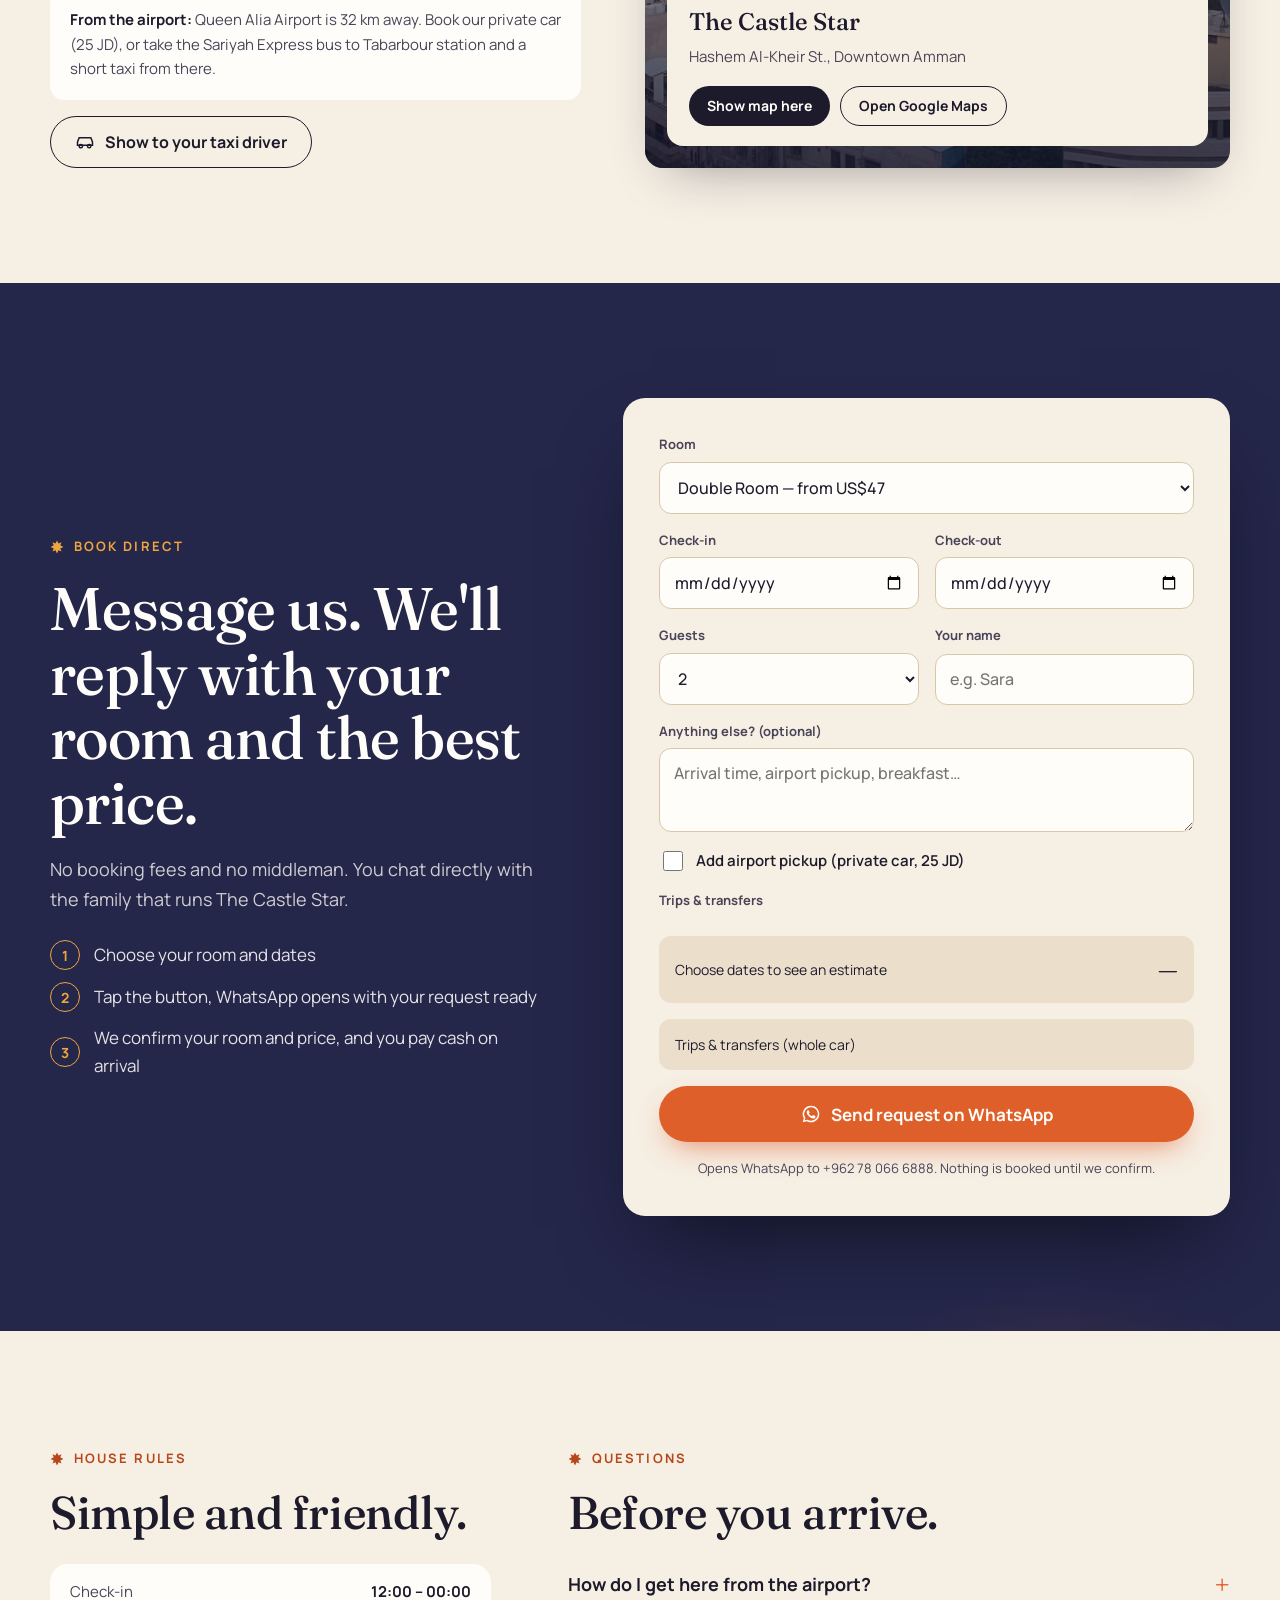
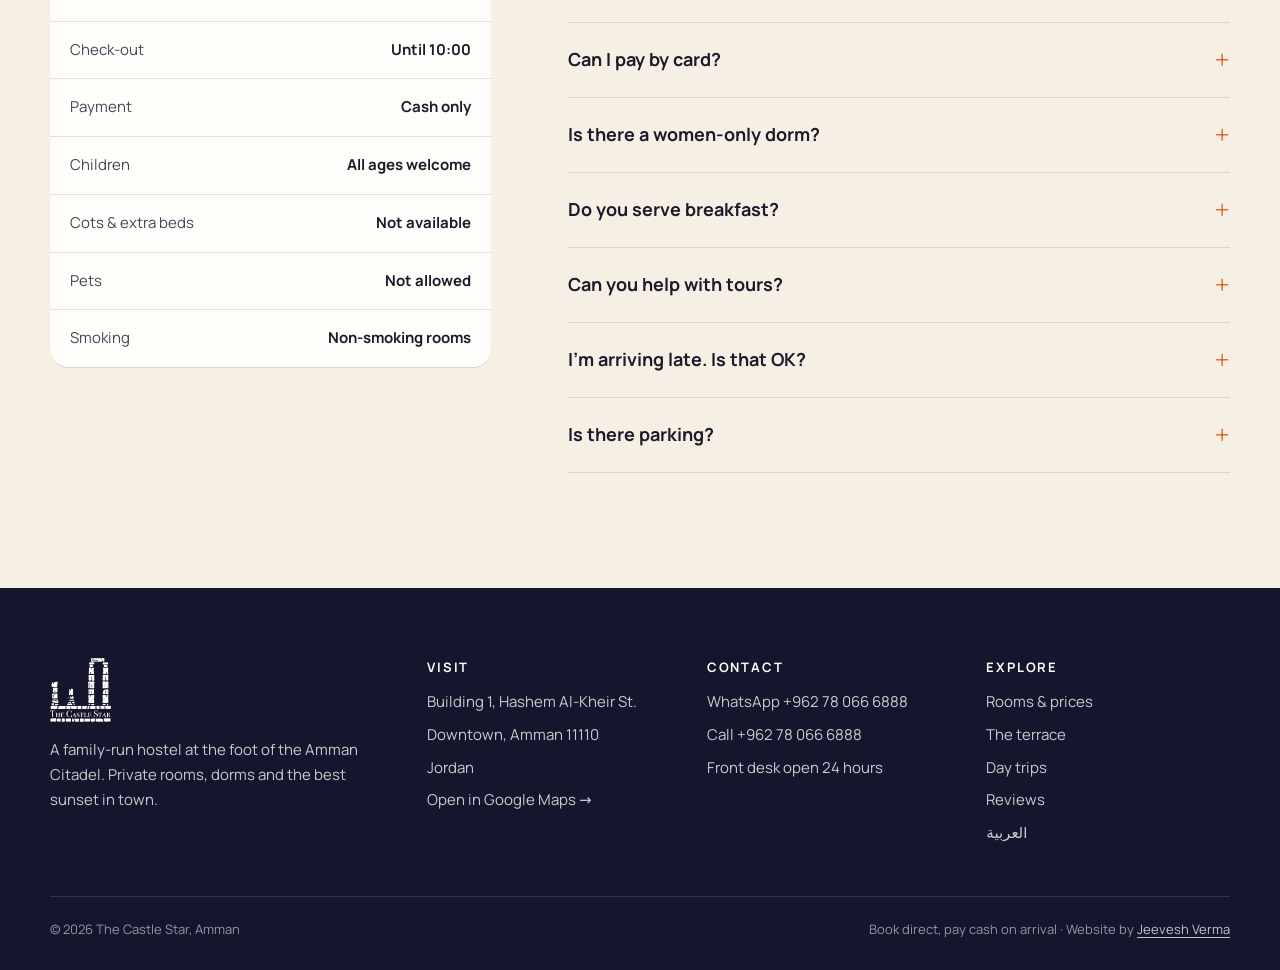
==== commit e268fc67: "Site in 10 more languages: fr, de, it, es, nl, pl, ru, zh, ja, ko - tools/build.py generates <code>/" ====
--- a/index.html
+++ b/index.html
@@ -14,13 +14,23 @@
 <meta property="og:site_name" content="The Castle Star">
 <meta property="og:locale" content="en_GB">
 <meta name="twitter:card" content="summary_large_image">
+<link rel="alternate" hreflang="en" href="https://jeeveshverma.github.io/castlestaramman/">
+<link rel="alternate" hreflang="ar" href="https://jeeveshverma.github.io/castlestaramman/ar/">
+<link rel="alternate" hreflang="fr" href="https://jeeveshverma.github.io/castlestaramman/fr/">
+<link rel="alternate" hreflang="de" href="https://jeeveshverma.github.io/castlestaramman/de/">
+<link rel="alternate" hreflang="it" href="https://jeeveshverma.github.io/castlestaramman/it/">
+<link rel="alternate" hreflang="es" href="https://jeeveshverma.github.io/castlestaramman/es/">
+<link rel="alternate" hreflang="nl" href="https://jeeveshverma.github.io/castlestaramman/nl/">
+<link rel="alternate" hreflang="pl" href="https://jeeveshverma.github.io/castlestaramman/pl/">
+<link rel="alternate" hreflang="ru" href="https://jeeveshverma.github.io/castlestaramman/ru/">
+<link rel="alternate" hreflang="zh-Hans" href="https://jeeveshverma.github.io/castlestaramman/zh/">
+<link rel="alternate" hreflang="ja" href="https://jeeveshverma.github.io/castlestaramman/ja/">
+<link rel="alternate" hreflang="ko" href="https://jeeveshverma.github.io/castlestaramman/ko/">
+<link rel="alternate" hreflang="x-default" href="https://jeeveshverma.github.io/castlestaramman/">
 <link rel="canonical" href="https://jeeveshverma.github.io/castlestaramman/">
 <meta property="og:type" content="website">
 <meta name="theme-color" content="#15162e">
 <link rel="icon" type="image/png" href="favicon.png">
-<link rel="alternate" hreflang="en" href="https://jeeveshverma.github.io/castlestaramman/">
-<link rel="alternate" hreflang="ar" href="https://jeeveshverma.github.io/castlestaramman/ar/">
-<link rel="alternate" hreflang="x-default" href="https://jeeveshverma.github.io/castlestaramman/">
 <link rel="apple-touch-icon" href="apple-touch-icon.png">
 
 
@@ -54,7 +64,7 @@
 }
 </script>
 </head>
-<body>
+<body data-t-photo="Photo">
 <a class="skip" href="#main">Skip to content</a>
 
 <svg width="0" height="0" style="position:absolute" aria-hidden="true">
@@ -94,7 +104,7 @@
       <a href="#reviews">Reviews</a>
       <a href="#location">Location</a>
       <a href="#faq">FAQ</a>
-      <a class="lang" href="ar/" hreflang="ar" lang="ar">العربية</a>
+      <!--langs--><details class="langs" translate="no"><summary aria-label="Language: English"><svg viewBox="0 0 24 24" aria-hidden="true"><path fill="none" stroke="currentColor" stroke-width="1.6" d="M12 3a9 9 0 1 0 0 18 9 9 0 0 0 0-18zm-9 9h18M12 3c2.5 2.6 3.8 5.6 3.8 9s-1.3 6.4-3.8 9c-2.5-2.6-3.8-5.6-3.8-9S9.5 5.6 12 3z"/></svg>EN</summary><ul><li><a href="./" hreflang="en" lang="en" aria-current="true">English</a></li><li><a href="ar/" hreflang="ar" lang="ar">العربية</a></li><li><a href="fr/" hreflang="fr" lang="fr">Français</a></li><li><a href="de/" hreflang="de" lang="de">Deutsch</a></li><li><a href="it/" hreflang="it" lang="it">Italiano</a></li><li><a href="es/" hreflang="es" lang="es">Español</a></li><li><a href="nl/" hreflang="nl" lang="nl">Nederlands</a></li><li><a href="pl/" hreflang="pl" lang="pl">Polski</a></li><li><a href="ru/" hreflang="ru" lang="ru">Русский</a></li><li><a href="zh/" hreflang="zh-Hans" lang="zh-Hans">简体中文</a></li><li><a href="ja/" hreflang="ja" lang="ja">日本語</a></li><li><a href="ko/" hreflang="ko" lang="ko">한국어</a></li></ul></details><!--/langs-->
       <a class="btn btn-wa" href="#book"><svg><use href="#i-wa"/></svg>Book on WhatsApp</a>
     </nav>
     <button class="menu-toggle" aria-label="Open menu" aria-expanded="false" aria-controls="nav"><svg><use href="#i-menu"/></svg></button>
@@ -291,7 +301,7 @@
     <div class="rooftop-text reveal">
       <span class="eyebrow"><svg><use href="#i-star"/></svg>The terrace</span>
       <h2>The best seat in Amman costs a cup of tea.</h2>
-      <p>The terrace looks down onto the 2nd-century Roman Theatre and across seven hills of white stone. Watch the sunset, hear the evening call to prayer echo across the valley, and swap travel stories with people from everywhere.</p>
+      <p>The terrace looks down onto the second-century Roman Theatre and across seven hills of white stone. Watch the sunset, hear the evening call to prayer echo across the valley, and swap travel stories with people from everywhere.</p>
       <p>There's a barbecue for warm nights, and a fully equipped kitchen right beside it.</p>
       <blockquote>“The balcony view is spectacular. Please hang out at the balcony during the sunset time, you will love it!”<cite>Syahputra, Indonesia · Booking.com</cite></blockquote>
     </div>
@@ -423,7 +433,7 @@
       <p style="color:var(--ink-soft);font-size:18px">Building 1, Hashem Al-Kheir St., Downtown Amman 11110, Jordan</p>
       <ul class="walk">
         <li><b>5<small>min</small></b><span>Hashemite Plaza<em>Fountains, cafés and evening life</em></span></li>
-        <li><b>7<small>min</small></b><span>Roman Theatre<em>6,000-seat theatre from the 2nd century</em></span></li>
+        <li><b>7<small>min</small></b><span>Roman Theatre<em>6,000-seat theatre from the second century</em></span></li>
         <li><b>10<small>min</small></b><span>Al-Balad &amp; the souks<em>Gold souk, Al-Husseini Mosque, street food</em></span></li>
         <li><b>12<small>min</small></b><span>Amman Citadel<em>Temple of Hercules and the Umayyad Palace</em></span></li>
         <li><b>19<small>min</small></b><span>Rainbow Street<em>Cafés, bars and rooftop restaurants</em></span></li>
@@ -438,7 +448,7 @@
         <b>The Castle Star</b>
         <span>Hashem Al-Kheir St., Downtown Amman</span>
         <div class="map-btns">
-          <button type="button" class="btn btn-dark" id="mapLoad">Show map here</button>
+          <button type="button" class="btn btn-dark" id="mapLoad" data-title="Map of The Castle Star">Show map here</button>
           <a class="btn btn-ghost-dark" href="https://www.google.com/maps/search/?api=1&amp;query=The%20Castle%20Star%20Hotel%20Amman" target="_blank" rel="noopener">Open Google Maps</a>
         </div>
       </div>
@@ -464,7 +474,7 @@
       data-t-hello="Hello The Castle Star! I'd like to book:"
       data-t-room="Room" data-t-in="Check-in" data-t-out="Check-out" data-t-nights="nights" data-t-guests="Guests"
       data-t-name="Name" data-t-note="Note" data-t-est="Estimated" data-t-err="Please choose your check-in and check-out dates."
-      data-t-pick="Choose dates to see an estimate" data-t-per="per night" data-t-pickup="Airport pickup: yes please" data-t-trips="Trips &amp; transfers" data-t-jd="JD" data-t-bed="bed">
+      data-t-pick="Choose dates to see an estimate" data-t-per="per night" data-t-pickup="Airport pickup: yes please" data-t-trips="Trips &amp; transfers" data-t-jd="JD" data-t-bed="bed" data-ui-night="night" data-ui-nights="nights">
       <label class="full">Room
         <select name="room" id="room">
           <option value="Double Room" data-price="47" data-unit="room">Double Room — from US$47</option>
--- a/assets/css/fonts.css
+++ b/assets/css/fonts.css
@@ -1,8 +1,13 @@
 /* Self-hosted fonts (SIL Open Font License) */
-@font-face { font-family: "Fraunces"; src: url("../fonts/fraunces.woff2") format("woff2"); font-weight: 100 900; font-style: normal; font-display: swap; }
-@font-face { font-family: "Fraunces"; src: url("../fonts/fraunces-italic.woff2") format("woff2"); font-weight: 100 900; font-style: italic; font-display: swap; }
-@font-face { font-family: "Manrope"; src: url("../fonts/manrope.woff2") format("woff2"); font-weight: 200 800; font-style: normal; font-display: swap; }
+@font-face { font-family: "Fraunces"; src: url("../fonts/fraunces.woff2") format("woff2"); font-weight: 100 900; font-style: normal; font-display: swap; unicode-range: U+0000-00FF, U+0131, U+0152-0153, U+02BB-02BC, U+02C6, U+02DA, U+02DC, U+0304, U+0308, U+0329, U+2000-206F, U+20AC, U+2122, U+2191, U+2193, U+2212, U+2215, U+FEFF, U+FFFD; }
+@font-face { font-family: "Fraunces"; src: url("../fonts/fraunces-italic.woff2") format("woff2"); font-weight: 100 900; font-style: italic; font-display: swap; unicode-range: U+0000-00FF, U+0131, U+0152-0153, U+02BB-02BC, U+02C6, U+02DA, U+02DC, U+0304, U+0308, U+0329, U+2000-206F, U+20AC, U+2122, U+2191, U+2193, U+2212, U+2215, U+FEFF, U+FFFD; }
+@font-face { font-family: "Manrope"; src: url("../fonts/manrope.woff2") format("woff2"); font-weight: 200 800; font-style: normal; font-display: swap; unicode-range: U+0000-00FF, U+0131, U+0152-0153, U+02BB-02BC, U+02C6, U+02DA, U+02DC, U+0304, U+0308, U+0329, U+2000-206F, U+20AC, U+2122, U+2191, U+2193, U+2212, U+2215, U+FEFF, U+FFFD; }
 @font-face { font-family: "Reem Kufi"; src: url("../fonts/reem-kufi-arabic.woff2") format("woff2"); font-weight: 400 700; font-display: swap; unicode-range: U+0600-06FF, U+0750-077F, U+FB50-FDFF, U+FE70-FEFF, U+200C-200E; }
 @font-face { font-family: "IBM Plex Sans Arabic"; src: url("../fonts/plex-arabic-400.woff2") format("woff2"); font-weight: 400; font-display: swap; unicode-range: U+0600-06FF, U+0750-077F, U+FB50-FDFF, U+FE70-FEFF, U+200C-200E; }
 @font-face { font-family: "IBM Plex Sans Arabic"; src: url("../fonts/plex-arabic-500.woff2") format("woff2"); font-weight: 500 600; font-display: swap; unicode-range: U+0600-06FF, U+0750-077F, U+FB50-FDFF, U+FE70-FEFF, U+200C-200E; }
 @font-face { font-family: "IBM Plex Sans Arabic"; src: url("../fonts/plex-arabic-700.woff2") format("woff2"); font-weight: 700 800; font-display: swap; unicode-range: U+0600-06FF, U+0750-077F, U+FB50-FDFF, U+FE70-FEFF, U+200C-200E; }
+/* Polish, Czech etc. and Russian (Fraunces has no Cyrillic; Russian headings use a system serif) */
+@font-face { font-family: "Fraunces"; src: url("../fonts/fraunces-latin-ext-normal.woff2") format("woff2"); font-weight: 100 900; font-style: normal; font-display: swap; unicode-range: U+0100-02BA, U+02BD-02C5, U+02C7-02CC, U+02CE-02D7, U+02DD-02FF, U+1D00-1DBF, U+1E00-1E9F, U+1EF2-1EFF, U+2020, U+20A0-20AB, U+20AD-20C0, U+2113, U+2C60-2C7F, U+A720-A7FF; }
+@font-face { font-family: "Fraunces"; src: url("../fonts/fraunces-latin-ext-italic.woff2") format("woff2"); font-weight: 100 900; font-style: italic; font-display: swap; unicode-range: U+0100-02BA, U+02BD-02C5, U+02C7-02CC, U+02CE-02D7, U+02DD-02FF, U+1D00-1DBF, U+1E00-1E9F, U+1EF2-1EFF, U+2020, U+20A0-20AB, U+20AD-20C0, U+2113, U+2C60-2C7F, U+A720-A7FF; }
+@font-face { font-family: "Manrope"; src: url("../fonts/manrope-latin-ext-normal.woff2") format("woff2"); font-weight: 200 800; font-style: normal; font-display: swap; unicode-range: U+0100-02BA, U+02BD-02C5, U+02C7-02CC, U+02CE-02D7, U+02DD-02FF, U+1D00-1DBF, U+1E00-1E9F, U+1EF2-1EFF, U+2020, U+20A0-20AB, U+20AD-20C0, U+2113, U+2C60-2C7F, U+A720-A7FF; }
+@font-face { font-family: "Manrope"; src: url("../fonts/manrope-cyrillic-normal.woff2") format("woff2"); font-weight: 200 800; font-style: normal; font-display: swap; unicode-range: U+0301, U+0400-045F, U+0490-0491, U+04B0-04B1, U+2116; }
--- a/assets/css/style.css
+++ b/assets/css/style.css
@@ -513,3 +513,30 @@
 .taxi-tel { font-size: 22px; font-weight: 700; color: var(--ember-deep); text-decoration: none; }
 
 .trips-hint { margin-top: 6px; font-size: 15px; color: var(--ink-soft); }
+
+/* language menu */
+.nav .langs { position: relative; color: var(--white); }
+.site-header.scrolled .nav .langs { color: var(--ink); }
+.nav .langs summary { list-style: none; display: inline-flex; align-items: center; gap: 6px; border: 1px solid currentColor; border-radius: 999px; padding: 6px 12px; font-weight: 700; font-size: 13px; letter-spacing: .06em; cursor: pointer; user-select: none; opacity: .92; }
+.nav .langs summary::-webkit-details-marker { display: none; }
+.nav .langs summary svg { width: 16px; height: 16px; }
+.nav .langs summary:hover, .nav .langs[open] summary { opacity: 1; }
+.nav .langs ul { position: absolute; top: calc(100% + 10px); right: 0; z-index: 60; list-style: none; margin: 0; padding: 6px; min-width: 170px; background: var(--white); border-radius: 14px; box-shadow: var(--shadow); max-height: 70vh; overflow: auto; }
+html[dir="rtl"] .nav .langs ul { right: auto; left: 0; }
+.nav .langs ul a { display: block; padding: 9px 12px; border-radius: 9px; color: var(--ink) !important; font: 500 15px/1.2 system-ui, -apple-system, "Segoe UI", sans-serif; opacity: 1; border: 0; }
+.nav .langs ul a:hover { background: var(--stone); }
+.nav .langs ul a[aria-current] { font-weight: 700; color: var(--ember-deep) !important; }
+@media (max-width: 900px) {
+  .nav .langs { color: var(--ink); border-bottom: 1px solid var(--line); }
+  .nav .langs summary { border: 0; border-radius: 0; padding: 14px 4px; font-size: 15px; }
+  .nav .langs ul { position: static; box-shadow: none; background: none; padding: 0 0 10px; display: grid; grid-template-columns: 1fr 1fr; max-height: none; }
+  .nav .langs ul a { padding: 10px 4px; }
+}
+
+/* languages without Fraunces/Manrope glyphs: Chinese, Japanese, Korean use the system's fonts */
+html[lang="zh-Hans"] { --display: "PingFang SC", "Hiragino Sans GB", "Microsoft YaHei", "Noto Serif SC", serif; --body: "PingFang SC", "Hiragino Sans GB", "Microsoft YaHei", "Noto Sans SC", sans-serif; }
+html[lang="ja"] { --display: "Hiragino Mincho ProN", "Yu Mincho", "Noto Serif JP", serif; --body: "Hiragino Sans", "Hiragino Kaku Gothic ProN", "Yu Gothic", "Meiryo", "Noto Sans JP", sans-serif; }
+html[lang="ko"] { --display: "Apple SD Gothic Neo", "Malgun Gothic", "Noto Serif KR", serif; --body: "Apple SD Gothic Neo", "Malgun Gothic", "Noto Sans KR", sans-serif; }
+html:is([lang="zh-Hans"], [lang="ja"], [lang="ko"]) :is(.eyebrow, .wordmark small, .taxi-for) { letter-spacing: .06em; }
+html[lang="ko"] body { word-break: keep-all; }
+html[lang="ja"] body, html[lang="zh-Hans"] body { line-break: strict; }
